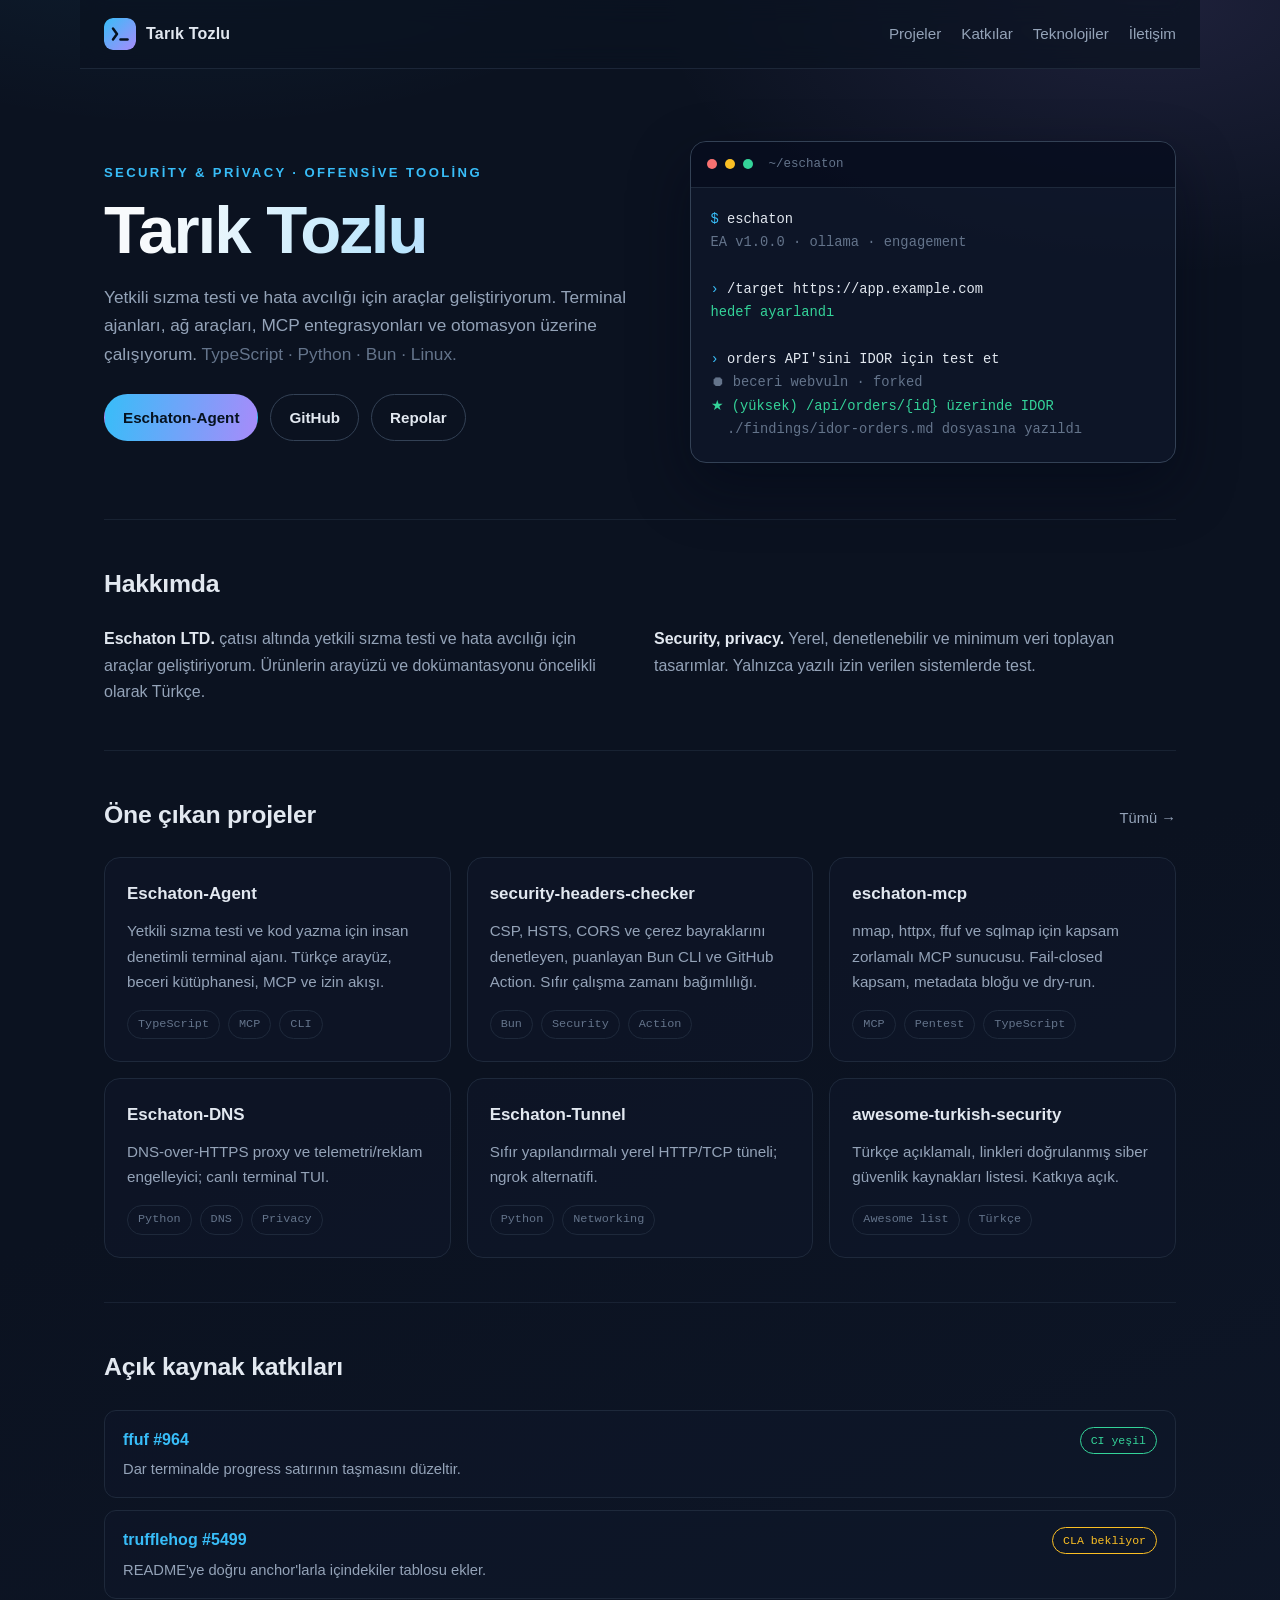
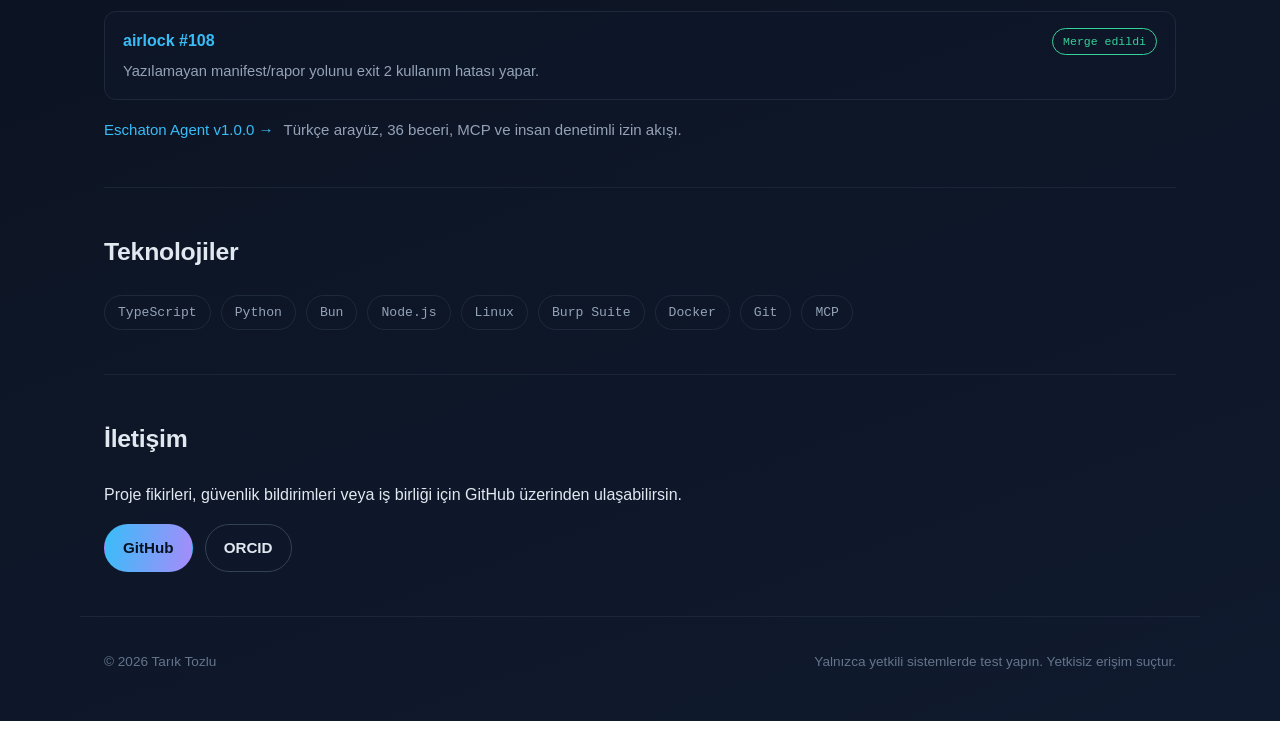
==== index.html @ df63c242 "Katkı: airlock PR merge edildi" ====
<!doctype html>
<html lang="tr">
  <head>
    <meta charset="utf-8" />
    <meta name="viewport" content="width=device-width, initial-scale=1" />
    <title>Tarık Tozlu — Güvenlik Araçları ve Açık Kaynak</title>
    <meta name="description" content="Yetkili sızma testi ve hata avcılığı için Türkçe açık kaynak araçlar: Eschaton-Agent, security-headers-checker, eschaton-mcp." />
    <meta name="theme-color" content="#0b1220" />
    <meta property="og:title" content="Tarık Tozlu — Güvenlik Araçları ve Açık Kaynak" />
    <meta property="og:description" content="Terminal ajanları, güvenlik araçları ve MCP entegrasyonları. TypeScript · Python · Bun · Linux." />
    <meta property="og:type" content="website" />
    <meta property="og:url" content="https://tarikdxd.github.io/" />
    <link rel="icon" href="assets/logo.svg" type="image/svg+xml" />
    <link rel="stylesheet" href="styles.css" />
  </head>
  <body>
    <a class="skip-link" href="#main">İçeriğe geç</a>

    <header class="site-header">
      <a class="brand" href="/" aria-label="Tarık Tozlu, ana sayfa">
        <img src="assets/logo.svg" alt="" width="32" height="32" />
        <span>Tarık Tozlu</span>
      </a>
      <nav aria-label="Ana gezinme">
        <a href="#projects">Projeler</a>
        <a href="#contributions">Katkılar</a>
        <a href="#stack">Teknolojiler</a>
        <a href="#contact">İletişim</a>
      </nav>
    </header>

    <main id="main">
      <section class="hero">
        <div class="hero-copy">
        <p class="eyebrow">Security &amp; Privacy · Offensive Tooling</p>
        <h1>Tarık Tozlu</h1>
        <p class="lead">
          Yetkili sızma testi ve hata avcılığı için araçlar geliştiriyorum. Terminal
          ajanları, ağ araçları, MCP entegrasyonları ve otomasyon üzerine çalışıyorum.
          <span class="muted">TypeScript · Python · Bun · Linux.</span>
        </p>
        <div class="actions">
          <a class="button primary" href="https://github.com/Tarikdxd/Eschaton-Agent">Eschaton-Agent</a>
          <a class="button" href="https://github.com/Tarikdxd">GitHub</a>
          <a class="button" href="https://github.com/Tarikdxd?tab=repositories">Repolar</a>
        </div>
        </div>
        <div class="terminal" aria-hidden="true">
          <div class="terminal-bar">
            <span></span><span></span><span></span>
            <code>~/eschaton</code>
          </div>
          <pre><code><span class="prompt">$</span> eschaton
<span class="dim">EA v1.0.0 · ollama · engagement</span>

<span class="prompt">›</span> /target https://app.example.com
<span class="ok">hedef ayarlandı</span>

<span class="prompt">›</span> orders API'sini IDOR için test et
<span class="dim">⏺ beceri webvuln · forked</span>
<span class="ok">★ (yüksek) /api/orders/{id} üzerinde IDOR</span>
<span class="dim">  ./findings/idor-orders.md dosyasına yazıldı</span></code></pre>
        </div>
      </section>

      <section id="about" class="section">
        <h2>Hakkımda</h2>
        <div class="about-grid">
          <p>
            <strong>Eschaton LTD.</strong> çatısı altında yetkili sızma testi ve hata
            avcılığı için araçlar geliştiriyorum. Ürünlerin arayüzü ve dokümantasyonu
            öncelikli olarak Türkçe.
          </p>
          <p>
            <strong>Security, privacy.</strong> Yerel, denetlenebilir ve minimum veri
            toplayan tasarımlar. Yalnızca yazılı izin verilen sistemlerde test.
          </p>
        </div>
      </section>

      <section id="projects" class="section">
        <div class="section-head">
          <h2>Öne çıkan projeler</h2>
          <a href="https://github.com/Tarikdxd?tab=repositories">Tümü →</a>
        </div>
        <div class="cards">
          <article class="card">
            <h3><a href="https://github.com/Tarikdxd/Eschaton-Agent">Eschaton-Agent</a></h3>
            <p>Yetkili sızma testi ve kod yazma için insan denetimli terminal ajanı. Türkçe arayüz, beceri kütüphanesi, MCP ve izin akışı.</p>
            <ul class="tags"><li>TypeScript</li><li>MCP</li><li>CLI</li></ul>
          </article>
          <article class="card">
            <h3><a href="https://github.com/Tarikdxd/security-headers-checker">security-headers-checker</a></h3>
            <p>CSP, HSTS, CORS ve çerez bayraklarını denetleyen, puanlayan Bun CLI ve GitHub Action. Sıfır çalışma zamanı bağımlılığı.</p>
            <ul class="tags"><li>Bun</li><li>Security</li><li>Action</li></ul>
          </article>
          <article class="card">
            <h3><a href="https://github.com/Tarikdxd/eschaton-mcp">eschaton-mcp</a></h3>
            <p>nmap, httpx, ffuf ve sqlmap için kapsam zorlamalı MCP sunucusu. Fail-closed kapsam, metadata bloğu ve dry-run.</p>
            <ul class="tags"><li>MCP</li><li>Pentest</li><li>TypeScript</li></ul>
          </article>
          <article class="card">
            <h3><a href="https://github.com/Tarikdxd/Eschaton-DNS">Eschaton-DNS</a></h3>
            <p>DNS-over-HTTPS proxy ve telemetri/reklam engelleyici; canlı terminal TUI.</p>
            <ul class="tags"><li>Python</li><li>DNS</li><li>Privacy</li></ul>
          </article>
          <article class="card">
            <h3><a href="https://github.com/Tarikdxd/Eschaton-Tunnel">Eschaton-Tunnel</a></h3>
            <p>Sıfır yapılandırmalı yerel HTTP/TCP tüneli; ngrok alternatifi.</p>
            <ul class="tags"><li>Python</li><li>Networking</li></ul>
          </article>
          <article class="card">
            <h3><a href="https://github.com/Tarikdxd/awesome-turkish-security">awesome-turkish-security</a></h3>
            <p>Türkçe açıklamalı, linkleri doğrulanmış siber güvenlik kaynakları listesi. Katkıya açık.</p>
            <ul class="tags"><li>Awesome list</li><li>Türkçe</li></ul>
          </article>
        </div>
      </section>

      <section id="contributions" class="section">
        <h2>Açık kaynak katkıları</h2>
        <ul class="contributions">
          <li>
            <div>
              <a href="https://github.com/ffuf/ffuf/pull/964">ffuf #964</a>
              <p>Dar terminalde progress satırının taşmasını düzeltir.</p>
            </div>
            <span class="status ok">CI yeşil</span>
          </li>
          <li>
            <div>
              <a href="https://github.com/trufflesecurity/trufflehog/pull/5499">trufflehog #5499</a>
              <p>README'ye doğru anchor'larla içindekiler tablosu ekler.</p>
            </div>
            <span class="status wait">CLA bekliyor</span>
          </li>
          <li>
            <div>
              <a href="https://github.com/airlock-sec/airlock/pull/108">airlock #108</a>
              <p>Yazılamayan manifest/rapor yolunu exit 2 kullanım hatası yapar.</p>
            </div>
            <span class="status ok">Merge edildi</span>
          </li>
        </ul>
        <p class="release">
          <a href="https://github.com/Tarikdxd/Eschaton-Agent/releases/tag/v1.0.0">Eschaton Agent v1.0.0 →</a>
          Türkçe arayüz, 36 beceri, MCP ve insan denetimli izin akışı.
        </p>
      </section>

      <section id="stack" class="section">
        <h2>Teknolojiler</h2>
        <ul class="stack">
          <li>TypeScript</li><li>Python</li><li>Bun</li><li>Node.js</li><li>Linux</li>
          <li>Burp Suite</li><li>Docker</li><li>Git</li><li>MCP</li>
        </ul>
      </section>

      <section id="contact" class="section">
        <h2>İletişim</h2>
        <p>Proje fikirleri, güvenlik bildirimleri veya iş birliği için GitHub üzerinden ulaşabilirsin.</p>
        <div class="actions">
          <a class="button primary" href="https://github.com/Tarikdxd">GitHub</a>
          <a class="button" href="https://orcid.org/0009-0008-7306-9232">ORCID</a>
        </div>
      </section>
    </main>

    <footer class="site-footer">
      <p>© 2026 Tarık Tozlu</p>
      <p class="muted">Yalnızca yetkili sistemlerde test yapın. Yetkisiz erişim suçtur.</p>
    </footer>
  </body>
</html>
---- styles.css ----
:root {
  --bg: #0b1220;
  --bg-soft: #0f172a;
  --panel: rgba(15, 23, 42, 0.72);
  --border: #1e293b;
  --border-strong: #334155;
  --text: #e2e8f0;
  --muted: #94a3b8;
  --dim: #64748b;
  --accent: #38bdf8;
  --accent-2: #a78bfa;
  --ok: #34d399;
  --warn: #fbbf24;
  --radius: 16px;
  --shadow: 0 24px 60px rgba(2, 6, 23, 0.45);
  --font: Inter, "Segoe UI", Helvetica, Arial, sans-serif;
  --mono: ui-monospace, SFMono-Regular, Consolas, "Liberation Mono", monospace;
}

* {
  box-sizing: border-box;
}

html {
  scroll-behavior: smooth;
}

body {
  margin: 0;
  min-height: 100vh;
  background:
    radial-gradient(1000px 600px at 15% -10%, rgba(56, 189, 248, 0.12), transparent 60%),
    radial-gradient(900px 500px at 90% 0%, rgba(167, 139, 250, 0.12), transparent 55%),
    linear-gradient(160deg, #0b1220 0%, #0b1220 45%, #101a2e 100%);
  color: var(--text);
  font-family: var(--font);
  line-height: 1.65;
  -webkit-font-smoothing: antialiased;
}

a {
  color: var(--accent);
  text-decoration: none;
}

a:hover {
  text-decoration: underline;
  text-underline-offset: 3px;
}

.skip-link {
  position: absolute;
  left: -9999px;
  top: 0;
  background: var(--accent);
  color: #06121f;
  padding: 10px 16px;
  border-radius: 0 0 10px 0;
  font-weight: 700;
  z-index: 10;
}

.skip-link:focus {
  left: 0;
}

.site-header {
  position: sticky;
  top: 0;
  z-index: 5;
  display: flex;
  align-items: center;
  justify-content: space-between;
  gap: 24px;
  max-width: 1120px;
  margin: 0 auto;
  padding: 18px 24px;
  backdrop-filter: blur(12px);
  background: rgba(11, 18, 32, 0.72);
  border-bottom: 1px solid rgba(51, 65, 85, 0.45);
}

.brand {
  display: inline-flex;
  align-items: center;
  gap: 10px;
  color: var(--text);
  font-weight: 700;
  letter-spacing: 0.2px;
}

.brand:hover {
  text-decoration: none;
}

.brand img {
  border-radius: 9px;
}

.site-header nav {
  display: flex;
  gap: 20px;
  flex-wrap: wrap;
}

.site-header nav a {
  color: var(--muted);
  font-size: 0.95rem;
}

.site-header nav a:hover {
  color: var(--text);
  text-decoration: none;
}

main {
  max-width: 1120px;
  margin: 0 auto;
  padding: 0 24px;
}

.hero {
  display: grid;
  grid-template-columns: minmax(0, 1.05fr) minmax(320px, 0.95fr);
  gap: 48px;
  align-items: center;
  padding: 72px 0 56px;
}

.eyebrow {
  margin: 0 0 12px;
  color: var(--accent);
  font-size: 0.82rem;
  font-weight: 700;
  letter-spacing: 0.18em;
  text-transform: uppercase;
}

h1 {
  margin: 0 0 18px;
  font-size: clamp(2.6rem, 6vw, 4.2rem);
  line-height: 1.02;
  letter-spacing: -0.03em;
  background: linear-gradient(100deg, #f8fafc 10%, #bae6fd 55%, #c4b5fd 100%);
  -webkit-background-clip: text;
  background-clip: text;
  color: transparent;
}

.lead {
  margin: 0 0 26px;
  max-width: 56ch;
  color: var(--muted);
  font-size: 1.08rem;
}

.muted {
  color: var(--dim);
}

.actions {
  display: flex;
  flex-wrap: wrap;
  gap: 12px;
}

.button {
  display: inline-flex;
  align-items: center;
  justify-content: center;
  padding: 10px 18px;
  border: 1px solid var(--border-strong);
  border-radius: 999px;
  color: var(--text);
  font-weight: 600;
  font-size: 0.95rem;
  transition: border-color 160ms ease, transform 160ms ease, background 160ms ease;
}

.button:hover {
  text-decoration: none;
  border-color: var(--accent);
  transform: translateY(-1px);
}

.button.primary {
  border-color: transparent;
  background: linear-gradient(100deg, var(--accent), var(--accent-2));
  color: #06121f;
}

.terminal {
  overflow: hidden;
  border: 1px solid var(--border-strong);
  border-radius: var(--radius);
  background: var(--panel);
  box-shadow: var(--shadow);
}

.terminal-bar {
  display: flex;
  align-items: center;
  gap: 8px;
  padding: 12px 16px;
  border-bottom: 1px solid var(--border);
  background: rgba(2, 6, 23, 0.5);
}

.terminal-bar span {
  width: 10px;
  height: 10px;
  border-radius: 50%;
  background: #f87171;
}

.terminal-bar span:nth-child(2) {
  background: #fbbf24;
}

.terminal-bar span:nth-child(3) {
  background: #34d399;
}

.terminal-bar code {
  margin-left: 8px;
  color: var(--dim);
  font-family: var(--mono);
  font-size: 0.78rem;
}

.terminal pre {
  margin: 0;
  padding: 20px;
  overflow-x: auto;
  font-family: var(--mono);
  font-size: 0.86rem;
  line-height: 1.7;
}

.prompt {
  color: var(--accent);
}

.ok {
  color: var(--ok);
}

.dim {
  color: var(--dim);
}

.section {
  padding: 44px 0;
  border-top: 1px solid rgba(51, 65, 85, 0.35);
}

.section h2 {
  margin: 0 0 22px;
  font-size: 1.55rem;
  letter-spacing: -0.01em;
}

.section-head {
  display: flex;
  align-items: baseline;
  justify-content: space-between;
  gap: 16px;
}

.section-head a {
  font-size: 0.92rem;
  color: var(--muted);
}

.about-grid {
  display: grid;
  grid-template-columns: 1fr 1fr;
  gap: 28px;
}

.about-grid p {
  margin: 0;
  color: var(--muted);
}

.about-grid strong {
  color: var(--text);
}

.cards {
  display: grid;
  grid-template-columns: repeat(auto-fit, minmax(280px, 1fr));
  gap: 16px;
}

.card {
  padding: 22px;
  border: 1px solid var(--border);
  border-radius: var(--radius);
  background: rgba(15, 23, 42, 0.55);
  transition: border-color 160ms ease, transform 160ms ease;
}

.card:hover {
  border-color: var(--border-strong);
  transform: translateY(-2px);
}

.card h3 {
  margin: 0 0 10px;
  font-size: 1.06rem;
}

.card h3 a {
  color: var(--text);
}

.card p {
  margin: 0 0 16px;
  color: var(--muted);
  font-size: 0.95rem;
}

.tags {
  display: flex;
  flex-wrap: wrap;
  gap: 8px;
  margin: 0;
  padding: 0;
  list-style: none;
}

.tags li,
.stack li {
  padding: 4px 10px;
  border: 1px solid var(--border);
  border-radius: 999px;
  color: var(--dim);
  font-family: var(--mono);
  font-size: 0.74rem;
}

.contributions {
  display: grid;
  gap: 12px;
  margin: 0;
  padding: 0;
  list-style: none;
}

.contributions li {
  display: flex;
  align-items: flex-start;
  justify-content: space-between;
  gap: 18px;
  padding: 16px 18px;
  border: 1px solid var(--border);
  border-radius: 12px;
  background: rgba(15, 23, 42, 0.45);
}

.contributions a {
  font-weight: 600;
}

.contributions p {
  margin: 4px 0 0;
  color: var(--muted);
  font-size: 0.92rem;
}

.status {
  flex-shrink: 0;
  padding: 3px 10px;
  border-radius: 999px;
  font-family: var(--mono);
  font-size: 0.72rem;
  border: 1px solid currentColor;
}

.status.ok {
  color: var(--ok);
}

.status.wait {
  color: var(--warn);
}

.status.review {
  color: var(--accent);
}

.release {
  margin: 18px 0 0;
  color: var(--muted);
  font-size: 0.94rem;
}

.release a {
  margin-right: 6px;
}

.stack {
  display: flex;
  flex-wrap: wrap;
  gap: 10px;
  margin: 0;
  padding: 0;
  list-style: none;
}

.stack li {
  padding: 6px 13px;
  color: var(--muted);
  font-size: 0.82rem;
}

.site-footer {
  max-width: 1120px;
  margin: 0 auto;
  padding: 34px 24px 48px;
  border-top: 1px solid rgba(51, 65, 85, 0.35);
  display: flex;
  justify-content: space-between;
  gap: 16px;
  flex-wrap: wrap;
  color: var(--dim);
  font-size: 0.85rem;
}

.site-footer p {
  margin: 0;
}

:focus-visible {
  outline: 2px solid var(--accent);
  outline-offset: 3px;
  border-radius: 4px;
}

@media (max-width: 860px) {
  .hero {
    grid-template-columns: 1fr;
    gap: 32px;
    padding-top: 48px;
  }

  .about-grid {
    grid-template-columns: 1fr;
  }

  .site-header {
    align-items: flex-start;
    flex-direction: column;
    gap: 12px;
  }
}

@media (prefers-reduced-motion: reduce) {
  html {
    scroll-behavior: auto;
  }

  .button,
  .card {
    transition: none;
  }
}
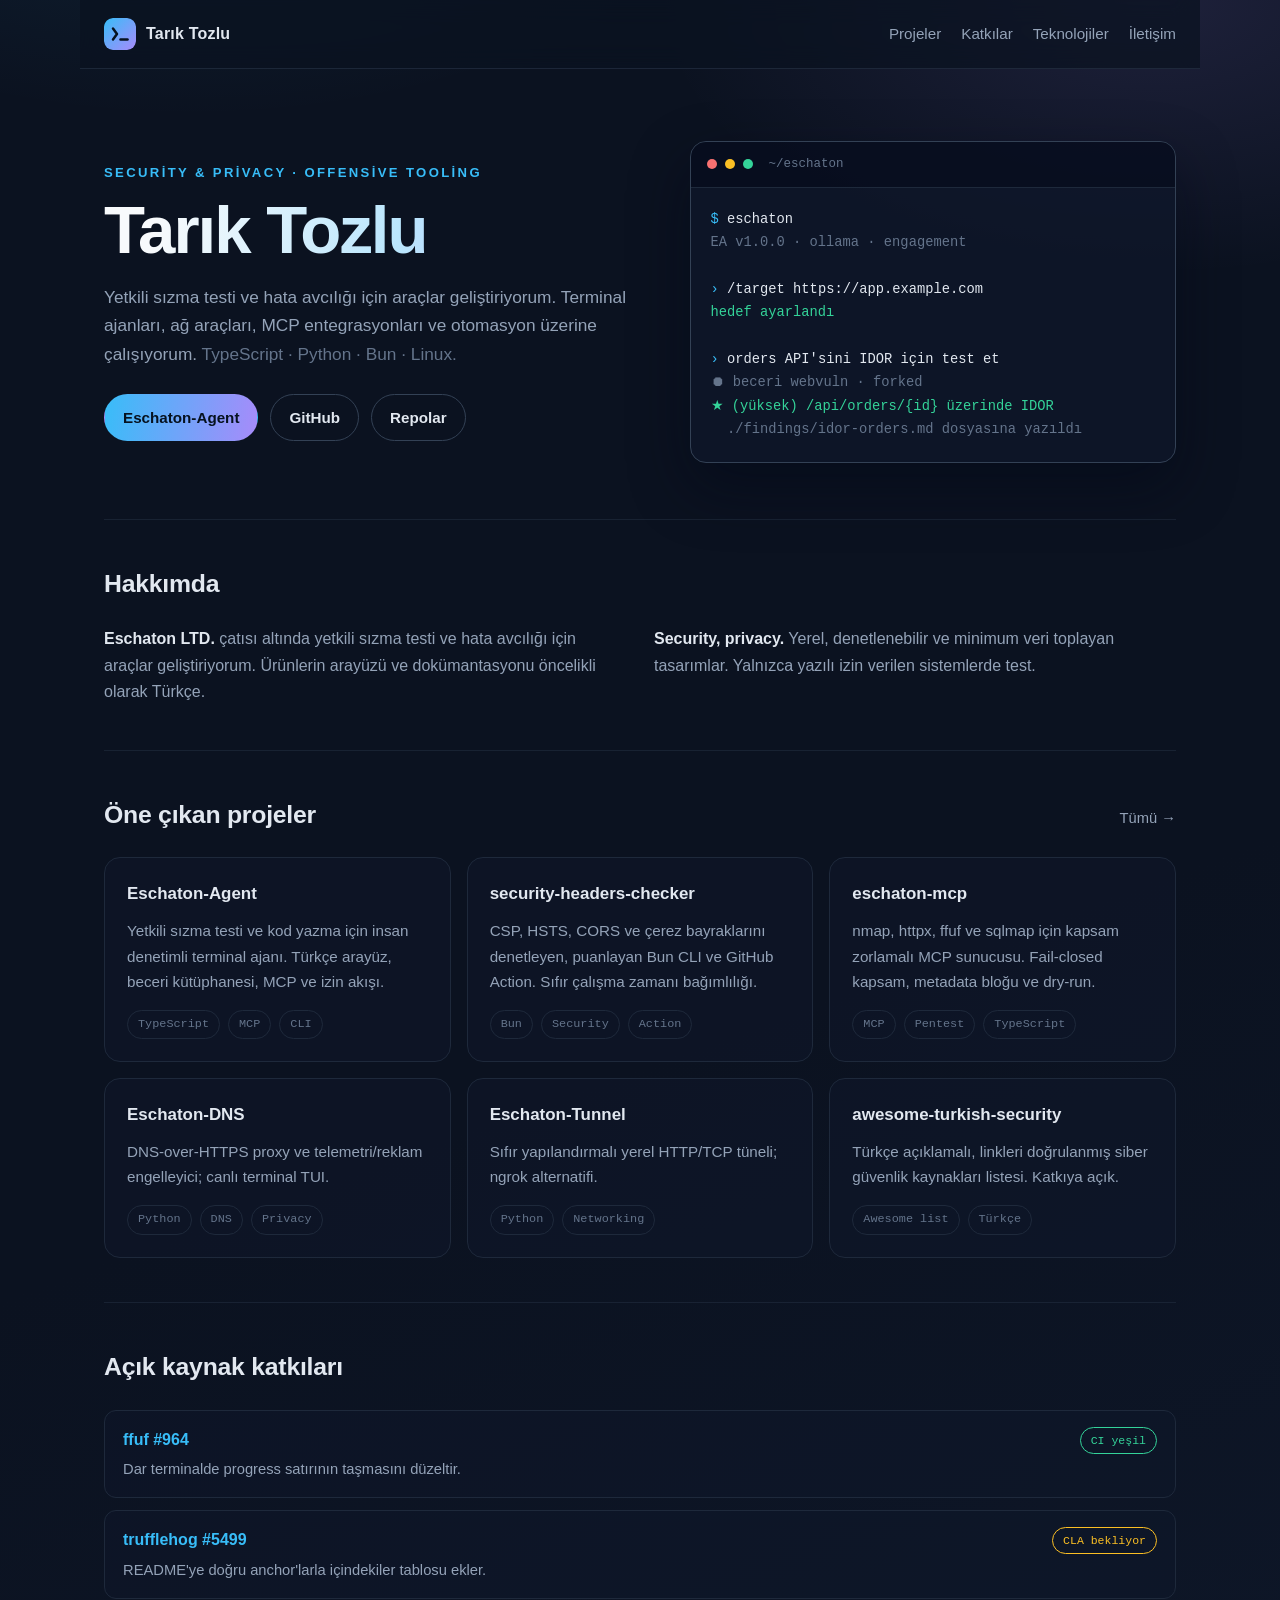
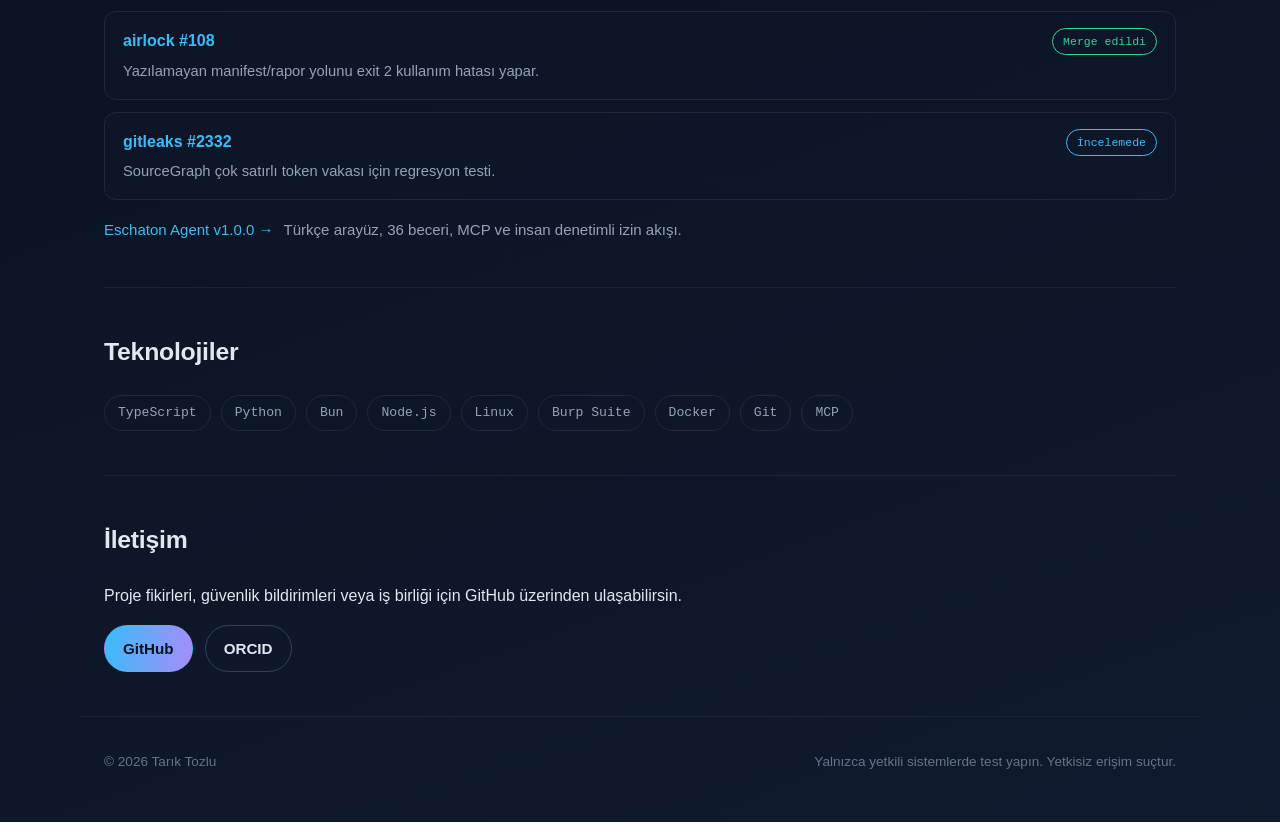
==== commit 55074c23: "Katkı: gitleaks PR'ını ekle" ====
--- a/index.html
+++ b/index.html
@@ -6,6 +6,32 @@
     <title>Tarık Tozlu — Güvenlik Araçları ve Açık Kaynak</title>
     <meta name="description" content="Yetkili sızma testi ve hata avcılığı için Türkçe açık kaynak araçlar: Eschaton-Agent, security-headers-checker, eschaton-mcp." />
     <meta name="theme-color" content="#0b1220" />
+    <meta name="author" content="Tarık Tozlu" />
+    <link rel="canonical" href="https://tarikdxd.github.io/" />
+    <meta name="twitter:card" content="summary" />
+    <meta name="twitter:title" content="Tarık Tozlu — Güvenlik Araçları ve Açık Kaynak" />
+    <meta name="twitter:description" content="Terminal ajanları, güvenlik araçları ve MCP entegrasyonları. TypeScript · Python · Bun · Linux." />
+    <script type="application/ld+json">
+      {
+        "@context": "https://schema.org",
+        "@type": "Person",
+        "name": "Tarık Tozlu",
+        "url": "https://tarikdxd.github.io/",
+        "jobTitle": "Security tooling developer",
+        "worksFor": { "@type": "Organization", "name": "Eschaton LTD." },
+        "sameAs": [
+          "https://github.com/Tarikdxd",
+          "https://orcid.org/0009-0008-7306-9232"
+        ],
+        "knowsAbout": [
+          "Penetration testing",
+          "Application security",
+          "TypeScript",
+          "Python",
+          "Model Context Protocol"
+        ]
+      }
+    </script>
     <meta property="og:title" content="Tarık Tozlu — Güvenlik Araçları ve Açık Kaynak" />
     <meta property="og:description" content="Terminal ajanları, güvenlik araçları ve MCP entegrasyonları. TypeScript · Python · Bun · Linux." />
     <meta property="og:type" content="website" />
@@ -141,6 +167,13 @@
             </div>
             <span class="status ok">Merge edildi</span>
           </li>
+          <li>
+            <div>
+              <a href="https://github.com/gitleaks/gitleaks/pull/2332">gitleaks #2332</a>
+              <p>SourceGraph çok satırlı token vakası için regresyon testi.</p>
+            </div>
+            <span class="status review">İncelemede</span>
+          </li>
         </ul>
         <p class="release">
           <a href="https://github.com/Tarikdxd/Eschaton-Agent/releases/tag/v1.0.0">Eschaton Agent v1.0.0 →</a>
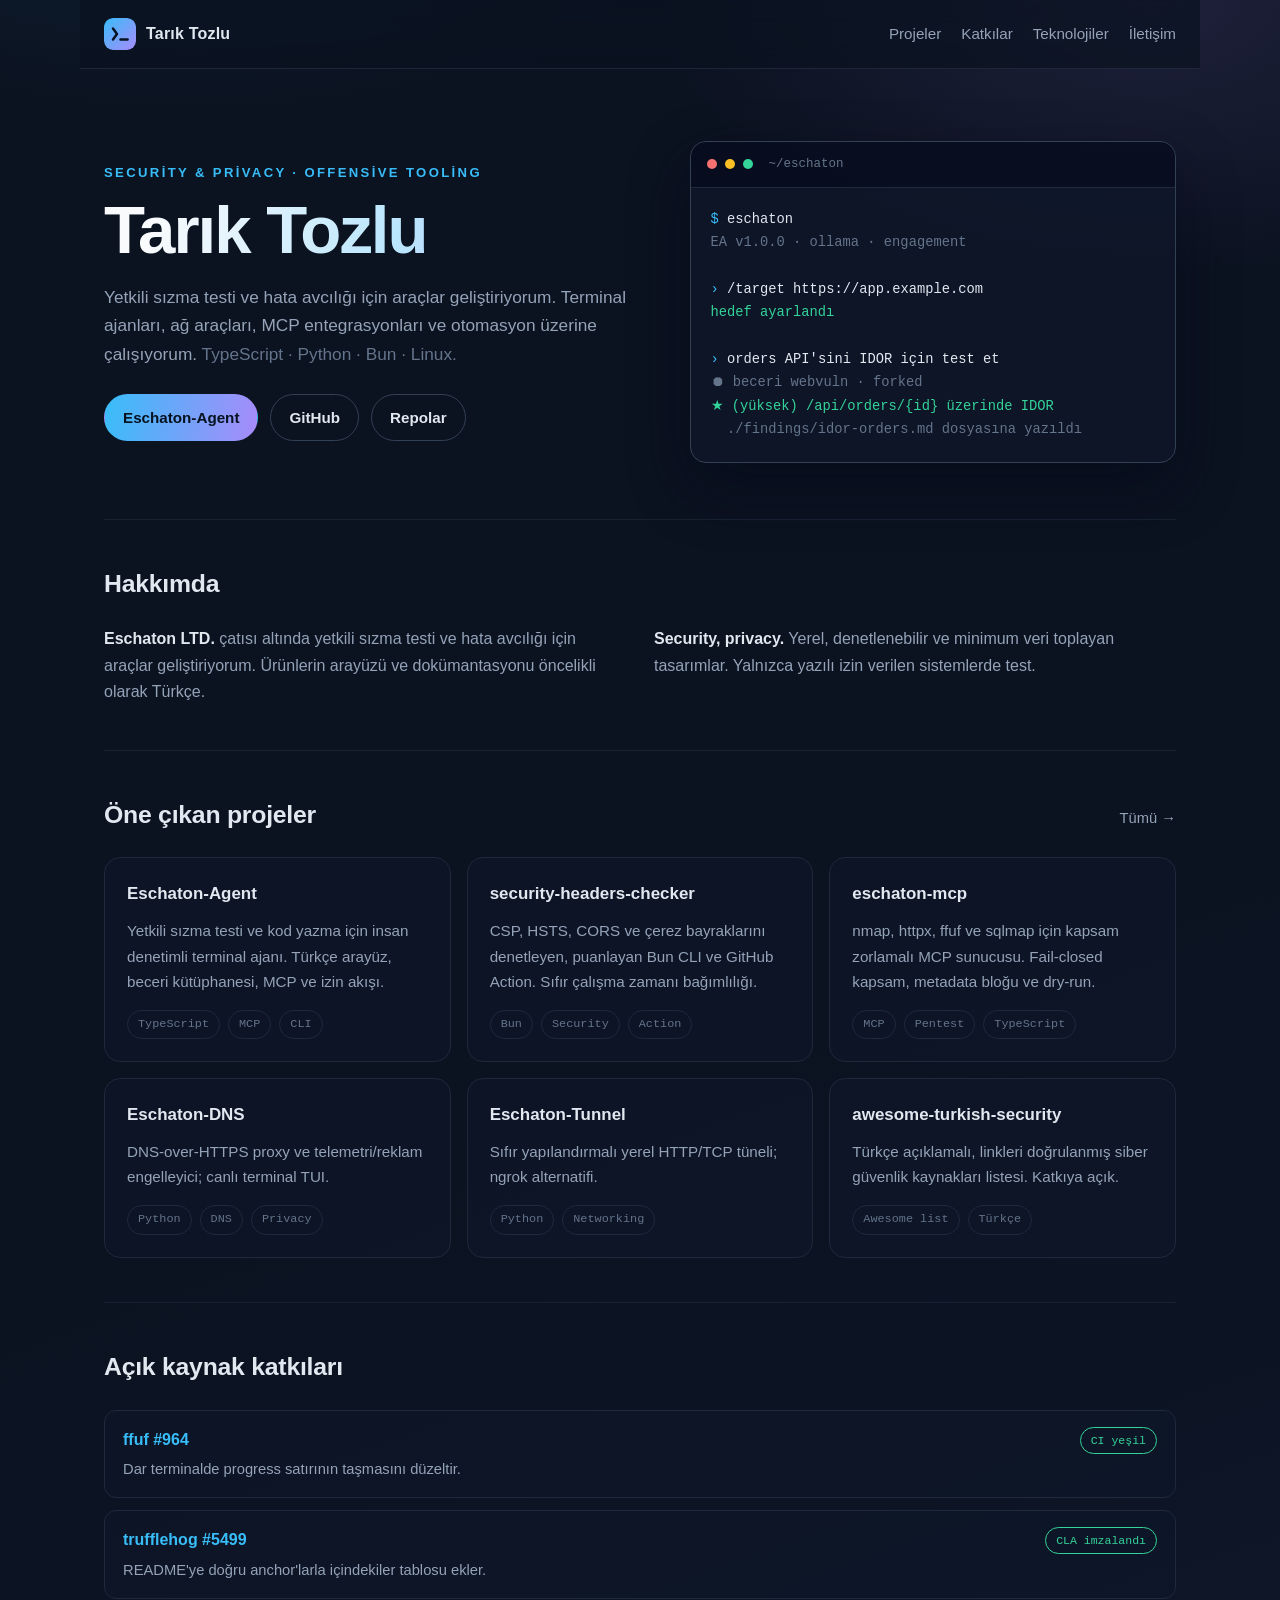
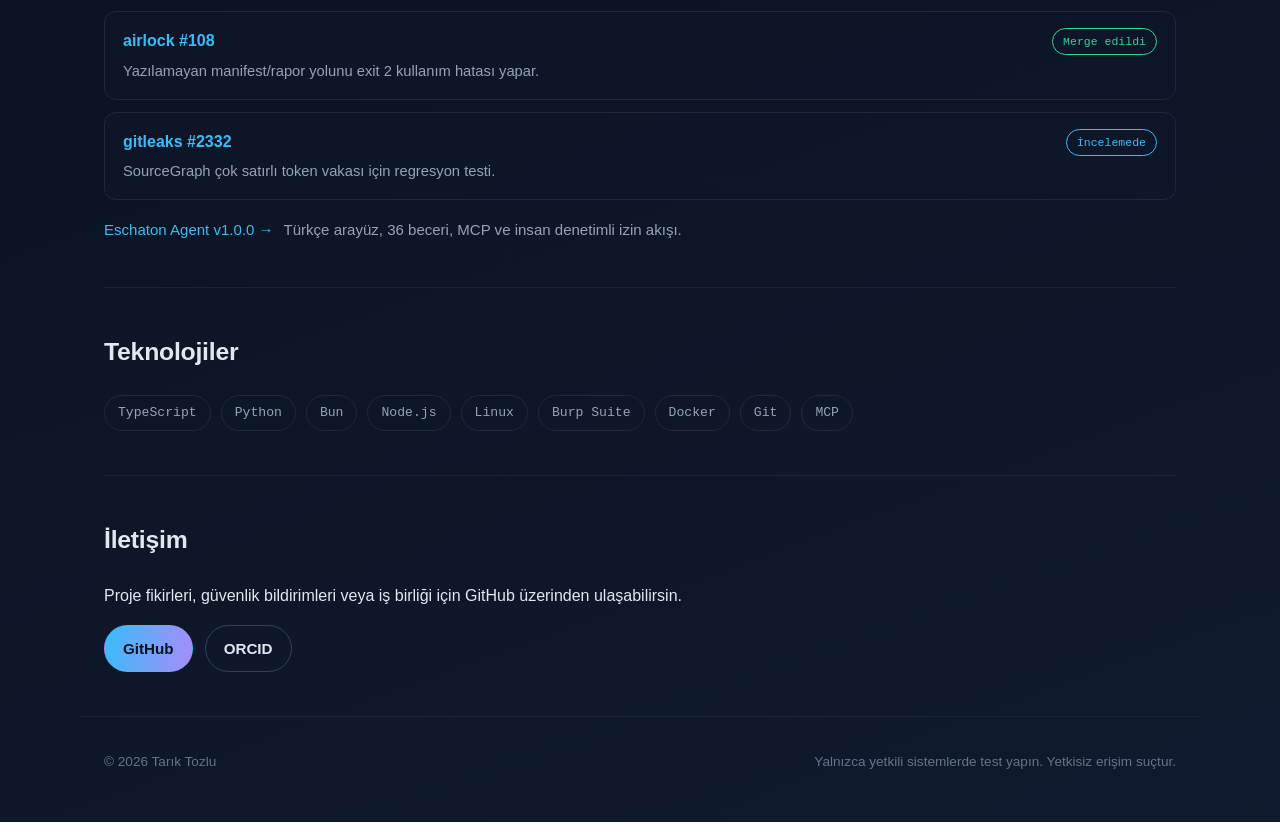
==== commit 89911578: "Katkı: trufflehog CLA durumunu güncelle" ====
--- a/index.html
+++ b/index.html
@@ -158,7 +158,7 @@
               <a href="https://github.com/trufflesecurity/trufflehog/pull/5499">trufflehog #5499</a>
               <p>README'ye doğru anchor'larla içindekiler tablosu ekler.</p>
             </div>
-            <span class="status wait">CLA bekliyor</span>
+            <span class="status ok">CLA imzalandı</span>
           </li>
           <li>
             <div>
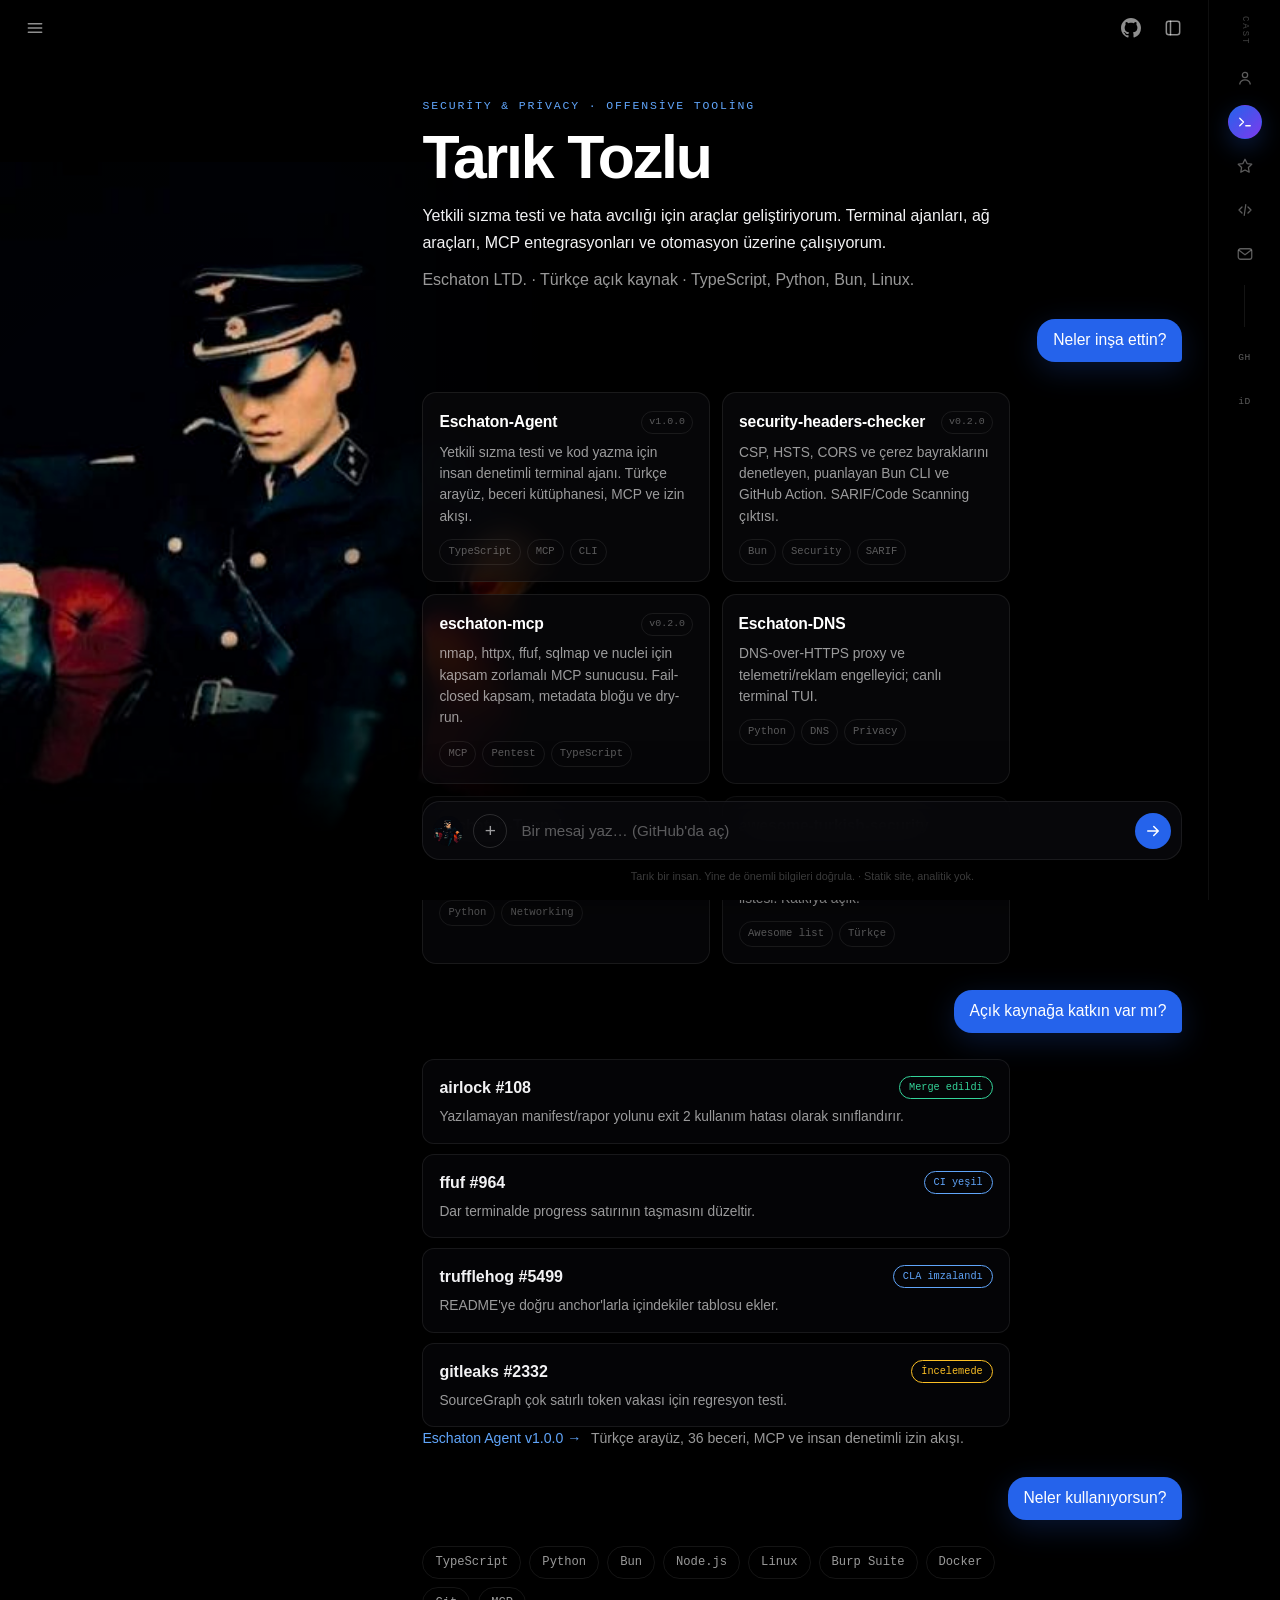
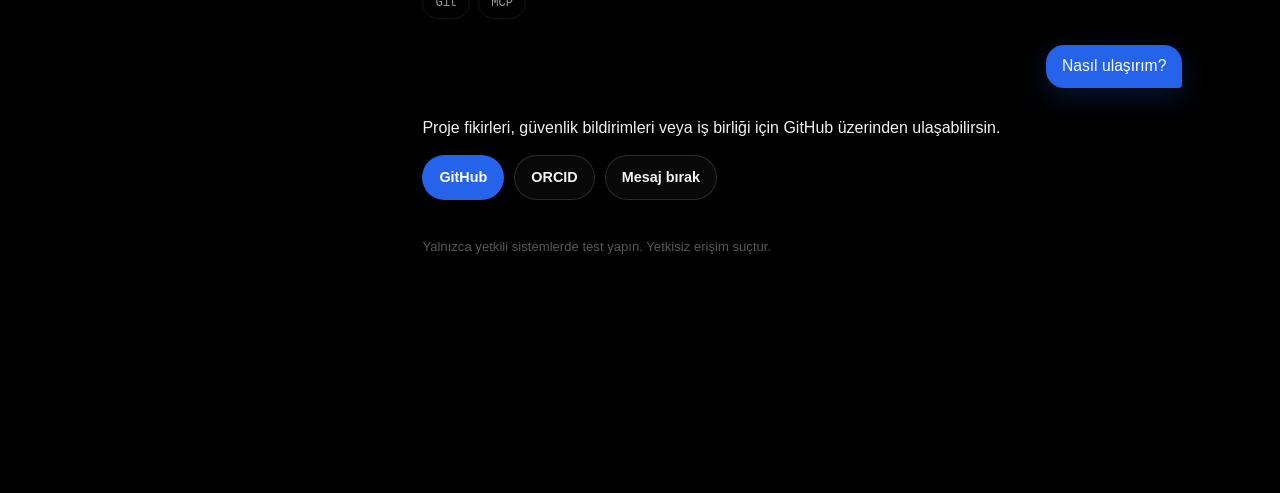
==== commit e3a04dc1: "Tasarım: sohbet arayüzü ve karanlık tema" ====
--- a/index.html
+++ b/index.html
@@ -3,13 +3,18 @@
   <head>
     <meta charset="utf-8" />
     <meta name="viewport" content="width=device-width, initial-scale=1" />
-    <title>Tarık Tozlu — Güvenlik Araçları ve Açık Kaynak</title>
+    <title>Tarık Tozlu — Güvenlik Araçları ve Terminal Ajanları</title>
     <meta name="description" content="Yetkili sızma testi ve hata avcılığı için Türkçe açık kaynak araçlar: Eschaton-Agent, security-headers-checker, eschaton-mcp." />
-    <meta name="theme-color" content="#0b1220" />
     <meta name="author" content="Tarık Tozlu" />
+    <meta name="theme-color" content="#000000" />
     <link rel="canonical" href="https://tarikdxd.github.io/" />
+    <meta property="og:type" content="website" />
+    <meta property="og:site_name" content="Tarık Tozlu" />
+    <meta property="og:title" content="Tarık Tozlu — Güvenlik Araçları ve Terminal Ajanları" />
+    <meta property="og:description" content="Terminal ajanları, güvenlik araçları ve MCP entegrasyonları. TypeScript · Python · Bun · Linux." />
+    <meta property="og:url" content="https://tarikdxd.github.io/" />
     <meta name="twitter:card" content="summary" />
-    <meta name="twitter:title" content="Tarık Tozlu — Güvenlik Araçları ve Açık Kaynak" />
+    <meta name="twitter:title" content="Tarık Tozlu — Güvenlik Araçları ve Terminal Ajanları" />
     <meta name="twitter:description" content="Terminal ajanları, güvenlik araçları ve MCP entegrasyonları. TypeScript · Python · Bun · Linux." />
     <script type="application/ld+json">
       {
@@ -19,189 +24,197 @@
         "url": "https://tarikdxd.github.io/",
         "jobTitle": "Security tooling developer",
         "worksFor": { "@type": "Organization", "name": "Eschaton LTD." },
-        "sameAs": [
-          "https://github.com/Tarikdxd",
-          "https://orcid.org/0009-0008-7306-9232"
-        ],
-        "knowsAbout": [
-          "Penetration testing",
-          "Application security",
-          "TypeScript",
-          "Python",
-          "Model Context Protocol"
-        ]
+        "sameAs": ["https://github.com/Tarikdxd", "https://orcid.org/0009-0008-7306-9232"],
+        "knowsAbout": ["Penetration testing", "Application security", "TypeScript", "Python", "Model Context Protocol"]
       }
     </script>
-    <meta property="og:title" content="Tarık Tozlu — Güvenlik Araçları ve Açık Kaynak" />
-    <meta property="og:description" content="Terminal ajanları, güvenlik araçları ve MCP entegrasyonları. TypeScript · Python · Bun · Linux." />
-    <meta property="og:type" content="website" />
-    <meta property="og:url" content="https://tarikdxd.github.io/" />
     <link rel="icon" href="assets/logo.svg" type="image/svg+xml" />
     <link rel="stylesheet" href="styles.css" />
   </head>
   <body>
     <a class="skip-link" href="#main">İçeriğe geç</a>
 
-    <header class="site-header">
-      <a class="brand" href="/" aria-label="Tarık Tozlu, ana sayfa">
-        <img src="assets/logo.svg" alt="" width="32" height="32" />
-        <span>Tarık Tozlu</span>
-      </a>
-      <nav aria-label="Ana gezinme">
-        <a href="#projects">Projeler</a>
-        <a href="#contributions">Katkılar</a>
-        <a href="#stack">Teknolojiler</a>
-        <a href="#contact">İletişim</a>
+    <div class="splash" id="splash" aria-hidden="true">
+      <div class="splash-inner">
+        <img src="assets/logo.svg" width="64" height="64" alt="" />
+        <span>tarık</span>
+      </div>
+    </div>
+
+    <header class="topbar">
+      <button class="icon-button" id="menu-button" type="button" aria-label="Menüyü aç" aria-expanded="false" aria-controls="drawer">
+        <svg viewBox="0 0 24 24" aria-hidden="true"><path d="M4 7h16M4 12h16M4 17h16" /></svg>
+      </button>
+      <div class="topbar-actions">
+        <a class="icon-button" href="https://github.com/Tarikdxd" target="_blank" rel="noopener" aria-label="GitHub profili">
+          <svg viewBox="0 0 16 16" aria-hidden="true"><path d="M8 0C3.58 0 0 3.58 0 8c0 3.54 2.29 6.53 5.47 7.59.4.07.55-.17.55-.38 0-.19-.01-.82-.01-1.49-2.01.37-2.53-.49-2.69-.94-.09-.23-.48-.94-.82-1.13-.28-.15-.68-.52-.01-.53.63-.01 1.08.58 1.23.82.72 1.21 1.87.87 2.33.66.07-.52.28-.87.51-1.07-1.78-.2-3.64-.89-3.64-3.95 0-.87.31-1.59.82-2.15-.08-.2-.36-1.02.08-2.12 0 0 .67-.21 2.2.82.64-.18 1.32-.27 2-.27.68 0 1.36.09 2 .27 1.53-1.04 2.2-.82 2.2-.82.44 1.1.16 1.92.08 2.12.51.56.82 1.27.82 2.15 0 3.07-1.87 3.75-3.65 3.95.29.25.54.73.54 1.48 0 1.07-.01 1.93-.01 2.2 0 .21.15.46.55.38A8.013 8.013 0 0 0 16 8c0-4.42-3.58-8-8-8Z" /></svg>
+        </a>
+        <button class="icon-button" id="info-button" type="button" aria-label="İletişime git">
+          <svg viewBox="0 0 24 24" aria-hidden="true"><rect x="4" y="4" width="16" height="16" rx="3" /><path d="M9 4v16" /></svg>
+        </button>
+      </div>
+    </header>
+
+    <div class="drawer" id="drawer" hidden>
+      <button class="icon-button drawer-close" id="drawer-close" type="button" aria-label="Menüyü kapat">
+        <svg viewBox="0 0 24 24" aria-hidden="true"><path d="M6 6l12 12M18 6 6 18" /></svg>
+      </button>
+      <nav aria-label="Bölümler">
+        <a href="#about"><span>01</span>Hakkımda</a>
+        <a href="#projects"><span>02</span>Projeler</a>
+        <a href="#contributions"><span>03</span>Katkılar</a>
+        <a href="#stack"><span>04</span>Teknolojiler</a>
+        <a href="#contact"><span>05</span>İletişim</a>
       </nav>
-    </header>
-
-    <main id="main">
-      <section class="hero">
-        <div class="hero-copy">
-        <p class="eyebrow">Security &amp; Privacy · Offensive Tooling</p>
-        <h1>Tarık Tozlu</h1>
-        <p class="lead">
-          Yetkili sızma testi ve hata avcılığı için araçlar geliştiriyorum. Terminal
-          ajanları, ağ araçları, MCP entegrasyonları ve otomasyon üzerine çalışıyorum.
-          <span class="muted">TypeScript · Python · Bun · Linux.</span>
-        </p>
-        <div class="actions">
-          <a class="button primary" href="https://github.com/Tarikdxd/Eschaton-Agent">Eschaton-Agent</a>
-          <a class="button" href="https://github.com/Tarikdxd">GitHub</a>
-          <a class="button" href="https://github.com/Tarikdxd?tab=repositories">Repolar</a>
-        </div>
-        </div>
-        <div class="terminal" aria-hidden="true">
-          <div class="terminal-bar">
-            <span></span><span></span><span></span>
-            <code>~/eschaton</code>
+      <div class="drawer-meta">
+        <a href="https://github.com/Tarikdxd" target="_blank" rel="noopener">GitHub</a>
+        <a href="https://orcid.org/0009-0008-7306-9232" target="_blank" rel="noopener">ORCID</a>
+        <a href="https://github.com/Tarikdxd/Tarikdxd/issues/new" target="_blank" rel="noopener">Mesaj bırak</a>
+      </div>
+    </div>
+
+    <main class="stage" id="main">
+      <div class="portrait" aria-hidden="true">
+        <img src="assets/avatar.jpg" alt="" />
+      </div>
+
+      <div class="chat">
+        <article class="msg assistant" id="about">
+          <p class="kicker">Security &amp; Privacy · Offensive Tooling</p>
+          <h1>Tarık Tozlu</h1>
+          <p>
+            Yetkili sızma testi ve hata avcılığı için araçlar geliştiriyorum. Terminal
+            ajanları, ağ araçları, MCP entegrasyonları ve otomasyon üzerine çalışıyorum.
+          </p>
+          <p class="muted">
+            Eschaton LTD. · Türkçe açık kaynak · TypeScript, Python, Bun, Linux.
+          </p>
+        </article>
+
+        <div class="msg user">Neler inşa ettin?</div>
+
+        <article class="msg assistant" id="projects">
+          <div class="project-grid">
+            <a class="project-card" href="https://github.com/Tarikdxd/Eschaton-Agent" target="_blank" rel="noopener">
+              <div class="project-head"><h3>Eschaton-Agent</h3><span class="version">v1.0.0</span></div>
+              <p>Yetkili sızma testi ve kod yazma için insan denetimli terminal ajanı. Türkçe arayüz, beceri kütüphanesi, MCP ve izin akışı.</p>
+              <ul class="tags"><li>TypeScript</li><li>MCP</li><li>CLI</li></ul>
+            </a>
+            <a class="project-card" href="https://github.com/Tarikdxd/security-headers-checker" target="_blank" rel="noopener">
+              <div class="project-head"><h3>security-headers-checker</h3><span class="version">v0.2.0</span></div>
+              <p>CSP, HSTS, CORS ve çerez bayraklarını denetleyen, puanlayan Bun CLI ve GitHub Action. SARIF/Code Scanning çıktısı.</p>
+              <ul class="tags"><li>Bun</li><li>Security</li><li>SARIF</li></ul>
+            </a>
+            <a class="project-card" href="https://github.com/Tarikdxd/eschaton-mcp" target="_blank" rel="noopener">
+              <div class="project-head"><h3>eschaton-mcp</h3><span class="version">v0.2.0</span></div>
+              <p>nmap, httpx, ffuf, sqlmap ve nuclei için kapsam zorlamalı MCP sunucusu. Fail-closed kapsam, metadata bloğu ve dry-run.</p>
+              <ul class="tags"><li>MCP</li><li>Pentest</li><li>TypeScript</li></ul>
+            </a>
+            <a class="project-card" href="https://github.com/Tarikdxd/Eschaton-DNS" target="_blank" rel="noopener">
+              <div class="project-head"><h3>Eschaton-DNS</h3></div>
+              <p>DNS-over-HTTPS proxy ve telemetri/reklam engelleyici; canlı terminal TUI.</p>
+              <ul class="tags"><li>Python</li><li>DNS</li><li>Privacy</li></ul>
+            </a>
+            <a class="project-card" href="https://github.com/Tarikdxd/Eschaton-Tunnel" target="_blank" rel="noopener">
+              <div class="project-head"><h3>Eschaton-Tunnel</h3></div>
+              <p>Sıfır yapılandırmalı yerel HTTP/TCP tüneli; ngrok alternatifi.</p>
+              <ul class="tags"><li>Python</li><li>Networking</li></ul>
+            </a>
+            <a class="project-card" href="https://github.com/Tarikdxd/awesome-turkish-security" target="_blank" rel="noopener">
+              <div class="project-head"><h3>awesome-turkish-security</h3></div>
+              <p>Türkçe açıklamalı, linkleri CI ile doğrulanan siber güvenlik kaynakları listesi. Katkıya açık.</p>
+              <ul class="tags"><li>Awesome list</li><li>Türkçe</li></ul>
+            </a>
           </div>
-          <pre><code><span class="prompt">$</span> eschaton
-<span class="dim">EA v1.0.0 · ollama · engagement</span>
-
-<span class="prompt">›</span> /target https://app.example.com
-<span class="ok">hedef ayarlandı</span>
-
-<span class="prompt">›</span> orders API'sini IDOR için test et
-<span class="dim">⏺ beceri webvuln · forked</span>
-<span class="ok">★ (yüksek) /api/orders/{id} üzerinde IDOR</span>
-<span class="dim">  ./findings/idor-orders.md dosyasına yazıldı</span></code></pre>
-        </div>
-      </section>
-
-      <section id="about" class="section">
-        <h2>Hakkımda</h2>
-        <div class="about-grid">
-          <p>
-            <strong>Eschaton LTD.</strong> çatısı altında yetkili sızma testi ve hata
-            avcılığı için araçlar geliştiriyorum. Ürünlerin arayüzü ve dokümantasyonu
-            öncelikli olarak Türkçe.
+        </article>
+
+        <div class="msg user">Açık kaynağa katkın var mı?</div>
+
+        <article class="msg assistant" id="contributions">
+          <ul class="contributions">
+            <li>
+              <div class="contribution-head"><a href="https://github.com/airlock-sec/airlock/pull/108" target="_blank" rel="noopener">airlock #108</a><span class="status done">Merge edildi</span></div>
+              <p>Yazılamayan manifest/rapor yolunu exit 2 kullanım hatası olarak sınıflandırır.</p>
+            </li>
+            <li>
+              <div class="contribution-head"><a href="https://github.com/ffuf/ffuf/pull/964" target="_blank" rel="noopener">ffuf #964</a><span class="status ok">CI yeşil</span></div>
+              <p>Dar terminalde progress satırının taşmasını düzeltir.</p>
+            </li>
+            <li>
+              <div class="contribution-head"><a href="https://github.com/trufflesecurity/trufflehog/pull/5499" target="_blank" rel="noopener">trufflehog #5499</a><span class="status ok">CLA imzalandı</span></div>
+              <p>README'ye doğru anchor'larla içindekiler tablosu ekler.</p>
+            </li>
+            <li>
+              <div class="contribution-head"><a href="https://github.com/gitleaks/gitleaks/pull/2332" target="_blank" rel="noopener">gitleaks #2332</a><span class="status wait">İncelemede</span></div>
+              <p>SourceGraph çok satırlı token vakası için regresyon testi.</p>
+            </li>
+          </ul>
+          <p class="muted release-line">
+            <a href="https://github.com/Tarikdxd/Eschaton-Agent/releases/tag/v1.0.0" target="_blank" rel="noopener">Eschaton Agent v1.0.0 →</a>
+            Türkçe arayüz, 36 beceri, MCP ve insan denetimli izin akışı.
           </p>
-          <p>
-            <strong>Security, privacy.</strong> Yerel, denetlenebilir ve minimum veri
-            toplayan tasarımlar. Yalnızca yazılı izin verilen sistemlerde test.
-          </p>
-        </div>
-      </section>
-
-      <section id="projects" class="section">
-        <div class="section-head">
-          <h2>Öne çıkan projeler</h2>
-          <a href="https://github.com/Tarikdxd?tab=repositories">Tümü →</a>
-        </div>
-        <div class="cards">
-          <article class="card">
-            <h3><a href="https://github.com/Tarikdxd/Eschaton-Agent">Eschaton-Agent</a></h3>
-            <p>Yetkili sızma testi ve kod yazma için insan denetimli terminal ajanı. Türkçe arayüz, beceri kütüphanesi, MCP ve izin akışı.</p>
-            <ul class="tags"><li>TypeScript</li><li>MCP</li><li>CLI</li></ul>
-          </article>
-          <article class="card">
-            <h3><a href="https://github.com/Tarikdxd/security-headers-checker">security-headers-checker</a></h3>
-            <p>CSP, HSTS, CORS ve çerez bayraklarını denetleyen, puanlayan Bun CLI ve GitHub Action. Sıfır çalışma zamanı bağımlılığı.</p>
-            <ul class="tags"><li>Bun</li><li>Security</li><li>Action</li></ul>
-          </article>
-          <article class="card">
-            <h3><a href="https://github.com/Tarikdxd/eschaton-mcp">eschaton-mcp</a></h3>
-            <p>nmap, httpx, ffuf ve sqlmap için kapsam zorlamalı MCP sunucusu. Fail-closed kapsam, metadata bloğu ve dry-run.</p>
-            <ul class="tags"><li>MCP</li><li>Pentest</li><li>TypeScript</li></ul>
-          </article>
-          <article class="card">
-            <h3><a href="https://github.com/Tarikdxd/Eschaton-DNS">Eschaton-DNS</a></h3>
-            <p>DNS-over-HTTPS proxy ve telemetri/reklam engelleyici; canlı terminal TUI.</p>
-            <ul class="tags"><li>Python</li><li>DNS</li><li>Privacy</li></ul>
-          </article>
-          <article class="card">
-            <h3><a href="https://github.com/Tarikdxd/Eschaton-Tunnel">Eschaton-Tunnel</a></h3>
-            <p>Sıfır yapılandırmalı yerel HTTP/TCP tüneli; ngrok alternatifi.</p>
-            <ul class="tags"><li>Python</li><li>Networking</li></ul>
-          </article>
-          <article class="card">
-            <h3><a href="https://github.com/Tarikdxd/awesome-turkish-security">awesome-turkish-security</a></h3>
-            <p>Türkçe açıklamalı, linkleri doğrulanmış siber güvenlik kaynakları listesi. Katkıya açık.</p>
-            <ul class="tags"><li>Awesome list</li><li>Türkçe</li></ul>
-          </article>
-        </div>
-      </section>
-
-      <section id="contributions" class="section">
-        <h2>Açık kaynak katkıları</h2>
-        <ul class="contributions">
-          <li>
-            <div>
-              <a href="https://github.com/ffuf/ffuf/pull/964">ffuf #964</a>
-              <p>Dar terminalde progress satırının taşmasını düzeltir.</p>
-            </div>
-            <span class="status ok">CI yeşil</span>
-          </li>
-          <li>
-            <div>
-              <a href="https://github.com/trufflesecurity/trufflehog/pull/5499">trufflehog #5499</a>
-              <p>README'ye doğru anchor'larla içindekiler tablosu ekler.</p>
-            </div>
-            <span class="status ok">CLA imzalandı</span>
-          </li>
-          <li>
-            <div>
-              <a href="https://github.com/airlock-sec/airlock/pull/108">airlock #108</a>
-              <p>Yazılamayan manifest/rapor yolunu exit 2 kullanım hatası yapar.</p>
-            </div>
-            <span class="status ok">Merge edildi</span>
-          </li>
-          <li>
-            <div>
-              <a href="https://github.com/gitleaks/gitleaks/pull/2332">gitleaks #2332</a>
-              <p>SourceGraph çok satırlı token vakası için regresyon testi.</p>
-            </div>
-            <span class="status review">İncelemede</span>
-          </li>
-        </ul>
-        <p class="release">
-          <a href="https://github.com/Tarikdxd/Eschaton-Agent/releases/tag/v1.0.0">Eschaton Agent v1.0.0 →</a>
-          Türkçe arayüz, 36 beceri, MCP ve insan denetimli izin akışı.
-        </p>
-      </section>
-
-      <section id="stack" class="section">
-        <h2>Teknolojiler</h2>
-        <ul class="stack">
-          <li>TypeScript</li><li>Python</li><li>Bun</li><li>Node.js</li><li>Linux</li>
-          <li>Burp Suite</li><li>Docker</li><li>Git</li><li>MCP</li>
-        </ul>
-      </section>
-
-      <section id="contact" class="section">
-        <h2>İletişim</h2>
-        <p>Proje fikirleri, güvenlik bildirimleri veya iş birliği için GitHub üzerinden ulaşabilirsin.</p>
-        <div class="actions">
-          <a class="button primary" href="https://github.com/Tarikdxd">GitHub</a>
-          <a class="button" href="https://orcid.org/0009-0008-7306-9232">ORCID</a>
-        </div>
-      </section>
+        </article>
+
+        <div class="msg user">Neler kullanıyorsun?</div>
+
+        <article class="msg assistant" id="stack">
+          <ul class="chips">
+            <li>TypeScript</li><li>Python</li><li>Bun</li><li>Node.js</li><li>Linux</li>
+            <li>Burp Suite</li><li>Docker</li><li>Git</li><li>MCP</li>
+          </ul>
+        </article>
+
+        <div class="msg user">Nasıl ulaşırım?</div>
+
+        <article class="msg assistant" id="contact">
+          <p>Proje fikirleri, güvenlik bildirimleri veya iş birliği için GitHub üzerinden ulaşabilirsin.</p>
+          <div class="actions">
+            <a class="button primary" href="https://github.com/Tarikdxd" target="_blank" rel="noopener">GitHub</a>
+            <a class="button" href="https://orcid.org/0009-0008-7306-9232" target="_blank" rel="noopener">ORCID</a>
+            <a class="button" href="https://github.com/Tarikdxd/Tarikdxd/issues/new" target="_blank" rel="noopener">Mesaj bırak</a>
+          </div>
+        </article>
+
+        <p class="assistant-note">Yalnızca yetkili sistemlerde test yapın. Yetkisiz erişim suçtur.</p>
+      </div>
+
+      <div class="composer-wrap">
+        <form class="composer" id="composer">
+          <img class="composer-avatar" src="assets/avatar.jpg" alt="" width="30" height="30" />
+          <a class="composer-plus" href="https://github.com/Tarikdxd?tab=repositories" target="_blank" rel="noopener" aria-label="Repolar">+</a>
+          <input id="message" name="message" type="text" autocomplete="off" placeholder="Bir mesaj yaz… (GitHub'da aç)" aria-label="Mesaj" />
+          <button class="composer-send" type="submit" aria-label="Gönder">
+            <svg viewBox="0 0 24 24" aria-hidden="true"><path d="M5 12h13M13 6l6 6-6 6" /></svg>
+          </button>
+        </form>
+        <p class="composer-note">Tarık bir insan. Yine de önemli bilgileri doğrula. · Statik site, analitik yok.</p>
+      </div>
+
+      <div class="brand-mark" aria-hidden="true">Eschaton</div>
     </main>
 
-    <footer class="site-footer">
-      <p>© 2026 Tarık Tozlu</p>
-      <p class="muted">Yalnızca yetkili sistemlerde test yapın. Yetkisiz erişim suçtur.</p>
-    </footer>
+    <aside class="rail" aria-label="Hızlı gezinme">
+      <span class="rail-label">CAST</span>
+      <a class="rail-item" href="#about" data-section="about" aria-label="Hakkımda">
+        <svg viewBox="0 0 24 24" aria-hidden="true"><circle cx="12" cy="8" r="3.5" /><path d="M5 20c.8-3.6 3.4-5.5 7-5.5s6.2 1.9 7 5.5" /></svg>
+      </a>
+      <a class="rail-item" href="#projects" data-section="projects" aria-label="Projeler">
+        <svg viewBox="0 0 24 24" aria-hidden="true"><path d="M5 7l5 5-5 5M13 17h6" /></svg>
+      </a>
+      <a class="rail-item" href="#contributions" data-section="contributions" aria-label="Katkılar">
+        <svg viewBox="0 0 24 24" aria-hidden="true"><path d="m12 3 2.8 5.7 6.2.9-4.5 4.4 1.1 6.2L12 17.3 6.4 20.2l1.1-6.2L3 9.6l6.2-.9L12 3Z" /></svg>
+      </a>
+      <a class="rail-item" href="#stack" data-section="stack" aria-label="Teknolojiler">
+        <svg viewBox="0 0 24 24" aria-hidden="true"><path d="m8 8-4 4 4 4M16 8l4 4-4 4M13 5l-2 14" /></svg>
+      </a>
+      <a class="rail-item" href="#contact" data-section="contact" aria-label="İletişim">
+        <svg viewBox="0 0 24 24" aria-hidden="true"><rect x="3" y="5" width="18" height="14" rx="3" /><path d="m4 7 8 6 8-6" /></svg>
+      </a>
+      <span class="rail-line"></span>
+      <a class="rail-item rail-text" href="https://github.com/Tarikdxd" target="_blank" rel="noopener" aria-label="GitHub">GH</a>
+      <a class="rail-item rail-text" href="https://orcid.org/0009-0008-7306-9232" target="_blank" rel="noopener" aria-label="ORCID">iD</a>
+    </aside>
+
+    <script src="app.js" defer></script>
   </body>
 </html>
--- a/styles.css
+++ b/styles.css
@@ -1,20 +1,19 @@
 :root {
-  --bg: #0b1220;
-  --bg-soft: #0f172a;
-  --panel: rgba(15, 23, 42, 0.72);
-  --border: #1e293b;
-  --border-strong: #334155;
-  --text: #e2e8f0;
-  --muted: #94a3b8;
-  --dim: #64748b;
-  --accent: #38bdf8;
-  --accent-2: #a78bfa;
-  --ok: #34d399;
-  --warn: #fbbf24;
+  --bg: #000000;
+  --panel: rgba(11, 11, 15, 0.58);
+  --panel-solid: #141418;
+  --text: #f2f2f4;
+  --muted: rgba(255, 255, 255, 0.6);
+  --dim: rgba(255, 255, 255, 0.34);
+  --faint: rgba(255, 255, 255, 0.08);
+  --blue: #2563eb;
+  --blue-soft: #60a5fa;
+  --violet: #7c3aed;
+  --green: #34d399;
+  --amber: #fbbf24;
   --radius: 16px;
-  --shadow: 0 24px 60px rgba(2, 6, 23, 0.45);
-  --font: Inter, "Segoe UI", Helvetica, Arial, sans-serif;
-  --mono: ui-monospace, SFMono-Regular, Consolas, "Liberation Mono", monospace;
+  --font: Inter, Roboto, -apple-system, BlinkMacSystemFont, "Segoe UI", sans-serif;
+  --mono: ui-monospace, "SF Mono", Menlo, Consolas, monospace;
 }
 
 * {
@@ -23,436 +22,796 @@
 
 html {
   scroll-behavior: smooth;
+  scroll-padding-top: 84px;
+  background: var(--bg);
 }
 
 body {
   margin: 0;
   min-height: 100vh;
-  background:
-    radial-gradient(1000px 600px at 15% -10%, rgba(56, 189, 248, 0.12), transparent 60%),
-    radial-gradient(900px 500px at 90% 0%, rgba(167, 139, 250, 0.12), transparent 55%),
-    linear-gradient(160deg, #0b1220 0%, #0b1220 45%, #101a2e 100%);
+  background: var(--bg);
   color: var(--text);
   font-family: var(--font);
+  font-size: 16px;
+  font-weight: 450;
   line-height: 1.65;
   -webkit-font-smoothing: antialiased;
+  overflow-x: hidden;
+}
+
+body.no-scroll {
+  overflow: hidden;
 }
 
 a {
-  color: var(--accent);
+  color: var(--blue-soft);
   text-decoration: none;
 }
 
 a:hover {
   text-decoration: underline;
   text-underline-offset: 3px;
+}
+
+::selection {
+  background: rgba(37, 99, 235, 0.45);
+  color: #fff;
 }
 
 .skip-link {
   position: absolute;
   left: -9999px;
   top: 0;
-  background: var(--accent);
-  color: #06121f;
+  z-index: 200;
   padding: 10px 16px;
-  border-radius: 0 0 10px 0;
-  font-weight: 700;
-  z-index: 10;
+  background: var(--blue);
+  color: #fff;
+  font-weight: 600;
 }
 
 .skip-link:focus {
   left: 0;
 }
 
-.site-header {
-  position: sticky;
+/* Splash */
+.splash {
+  position: fixed;
+  inset: 0;
+  z-index: 100;
+  display: grid;
+  place-items: center;
+  background: #000;
+  animation: splash-out 0.5s 1s forwards;
+}
+
+.splash-inner {
+  display: flex;
+  flex-direction: column;
+  align-items: center;
+  gap: 14px;
+}
+
+.splash img {
+  width: 64px;
+  height: 64px;
+  animation: splash-pulse 1.6s cubic-bezier(0.32, 0.72, 0, 1) infinite;
+}
+
+.splash span {
+  font-size: 12px;
+  letter-spacing: 0.34em;
+  text-transform: lowercase;
+  color: rgba(255, 255, 255, 0.5);
+}
+
+@keyframes splash-pulse {
+  0%,
+  100% {
+    opacity: 0.7;
+    transform: scale(0.96);
+  }
+  50% {
+    opacity: 1;
+    transform: scale(1.04);
+  }
+}
+
+@keyframes splash-out {
+  to {
+    opacity: 0;
+    visibility: hidden;
+  }
+}
+
+/* Top bar */
+.topbar {
+  position: fixed;
   top: 0;
-  z-index: 5;
+  left: 0;
+  right: 72px;
+  z-index: 7;
   display: flex;
   align-items: center;
   justify-content: space-between;
-  gap: 24px;
-  max-width: 1120px;
-  margin: 0 auto;
-  padding: 18px 24px;
+  height: 56px;
+  padding: 0 16px;
+  background: linear-gradient(to bottom, rgba(0, 0, 0, 0.86), transparent);
+}
+
+.topbar-actions {
+  display: flex;
+  align-items: center;
+  gap: 4px;
+}
+
+.icon-button {
+  display: grid;
+  place-items: center;
+  width: 38px;
+  height: 38px;
+  border: 0;
+  border-radius: 10px;
+  background: transparent;
+  color: rgba(255, 255, 255, 0.56);
+  cursor: pointer;
+  transition: background 160ms ease, color 160ms ease;
+}
+
+.icon-button:hover {
+  background: rgba(255, 255, 255, 0.06);
+  color: #fff;
+}
+
+.icon-button svg {
+  width: 20px;
+  height: 20px;
+  fill: none;
+  stroke: currentColor;
+  stroke-width: 1.8;
+  stroke-linecap: round;
+  stroke-linejoin: round;
+}
+
+.icon-button a,
+a.icon-button {
+  display: grid;
+  place-items: center;
+}
+
+a.icon-button svg {
+  fill: currentColor;
+  stroke: none;
+}
+
+/* Drawer */
+.drawer {
+  position: fixed;
+  inset: 0;
+  z-index: 30;
+  display: flex;
+  flex-direction: column;
+  justify-content: space-between;
+  gap: 32px;
+  padding: 96px 28px 28px;
+  background: rgba(0, 0, 0, 0.9);
+  backdrop-filter: blur(20px);
+}
+
+.drawer[hidden] {
+  display: none;
+}
+
+.drawer-close {
+  position: absolute;
+  top: 16px;
+  right: 16px;
+}
+
+.drawer nav {
+  display: grid;
+  gap: 6px;
+  max-width: 720px;
+}
+
+.drawer nav a {
+  display: flex;
+  align-items: baseline;
+  gap: 18px;
+  padding: 8px 0;
+  color: rgba(255, 255, 255, 0.58);
+  font-size: clamp(1.9rem, 5vw, 3rem);
+  font-weight: 600;
+  letter-spacing: -0.02em;
+}
+
+.drawer nav a:hover {
+  color: #fff;
+  text-decoration: none;
+}
+
+.drawer nav span {
+  font-family: var(--mono);
+  font-size: 0.72rem;
+  letter-spacing: 0.16em;
+  color: var(--dim);
+}
+
+.drawer-meta {
+  display: flex;
+  flex-wrap: wrap;
+  gap: 20px;
+  font-family: var(--mono);
+  font-size: 0.78rem;
+}
+
+.drawer-meta a {
+  color: var(--dim);
+}
+
+.drawer-meta a:hover {
+  color: #fff;
+}
+
+/* Stage and portrait */
+.stage {
+  position: relative;
+  min-height: 100vh;
+}
+
+.portrait {
+  position: fixed;
+  left: 0;
+  bottom: 0;
+  z-index: 0;
+  width: min(44vw, 620px);
+  height: 82vh;
+  overflow: hidden;
+  pointer-events: none;
+  -webkit-mask-image: linear-gradient(to right, #000 55%, transparent 100%);
+  mask-image: linear-gradient(to right, #000 55%, transparent 100%);
+}
+
+.portrait img {
+  width: 100%;
+  height: 100%;
+  object-fit: cover;
+  object-position: center top;
+  opacity: 0.96;
+  filter: brightness(1.06) saturate(0.95) contrast(1.04);
+}
+
+.portrait::after {
+  content: "";
+  position: absolute;
+  inset: 0;
+  background:
+    linear-gradient(to top, #000 0%, transparent 38%),
+    radial-gradient(ellipse at 35% 55%, transparent 42%, rgba(0, 0, 0, 0.45) 100%);
+}
+
+/* Chat */
+.chat {
+  position: relative;
+  z-index: 2;
+  display: flex;
+  flex-direction: column;
+  gap: 26px;
+  width: min(760px, calc(100vw - clamp(320px, 33vw, 500px) - 90px));
+  margin-left: clamp(320px, 33vw, 500px);
+  padding: 96px 0 236px;
+}
+
+.msg {
+  position: relative;
+}
+
+.msg.assistant {
+  max-width: 66ch;
+  color: var(--text);
+  font-size: 1rem;
+  line-height: 1.7;
+}
+
+.msg.assistant > p {
+  margin: 0 0 10px;
+}
+
+.msg.assistant > p:last-child {
+  margin-bottom: 0;
+}
+
+.msg.user {
+  align-self: flex-end;
+  max-width: 72%;
+  padding: 10px 16px;
+  border-radius: 18px 18px 4px 18px;
+  background: var(--blue);
+  color: #fff;
+  font-size: 0.98rem;
+  line-height: 1.45;
+  box-shadow: 0 8px 30px rgba(37, 99, 235, 0.22);
+}
+
+.kicker {
+  margin: 0 0 10px;
+  font-family: var(--mono);
+  font-size: 0.72rem;
+  letter-spacing: 0.16em;
+  text-transform: uppercase;
+  color: var(--blue-soft);
+}
+
+h1 {
+  margin: 0 0 14px;
+  font-size: clamp(2.5rem, 5.4vw, 3.8rem);
+  font-weight: 700;
+  line-height: 1.02;
+  letter-spacing: -0.035em;
+  color: #fff;
+}
+
+.muted {
+  color: var(--muted);
+}
+
+.assistant-note {
+  margin: 10px 0 0;
+  font-size: 0.82rem;
+  color: var(--dim);
+}
+
+/* Project cards */
+.project-grid {
+  display: grid;
+  grid-template-columns: repeat(2, minmax(0, 1fr));
+  gap: 12px;
+  margin-top: 4px;
+}
+
+.project-card {
+  display: block;
+  padding: 16px;
+  border: 1px solid var(--faint);
+  border-radius: 14px;
+  background: var(--panel);
   backdrop-filter: blur(12px);
-  background: rgba(11, 18, 32, 0.72);
-  border-bottom: 1px solid rgba(51, 65, 85, 0.45);
-}
-
-.brand {
-  display: inline-flex;
+  color: var(--text);
+  transition: transform 160ms ease, border-color 160ms ease, background 160ms ease;
+}
+
+.project-card:hover {
+  transform: translateY(-2px);
+  border-color: rgba(96, 165, 250, 0.45);
+  background: rgba(15, 15, 20, 0.78);
+  text-decoration: none;
+}
+
+.project-head {
+  display: flex;
   align-items: center;
+  justify-content: space-between;
   gap: 10px;
+  margin-bottom: 6px;
+}
+
+.project-card h3 {
+  margin: 0;
+  font-size: 0.98rem;
+  font-weight: 600;
+  color: #fff;
+  letter-spacing: -0.01em;
+}
+
+.version {
+  flex-shrink: 0;
+  padding: 2px 7px;
+  border: 1px solid var(--faint);
+  border-radius: 999px;
+  font-family: var(--mono);
+  font-size: 0.62rem;
+  color: var(--dim);
+}
+
+.project-card p {
+  margin: 0 0 12px;
+  font-size: 0.86rem;
+  line-height: 1.55;
+  color: var(--muted);
+}
+
+.tags,
+.chips {
+  display: flex;
+  flex-wrap: wrap;
+  gap: 6px;
+  margin: 0;
+  padding: 0;
+  list-style: none;
+}
+
+.tags li,
+.chips li {
+  padding: 3px 8px;
+  border: 1px solid var(--faint);
+  border-radius: 999px;
+  font-family: var(--mono);
+  font-size: 0.66rem;
+  color: var(--dim);
+}
+
+.chips {
+  gap: 8px;
+}
+
+.chips li {
+  padding: 5px 12px;
+  font-size: 0.76rem;
+  color: var(--muted);
+}
+
+/* Contributions */
+.contributions {
+  display: grid;
+  gap: 10px;
+  margin: 0;
+  padding: 0;
+  list-style: none;
+}
+
+.contributions li {
+  padding: 14px 16px;
+  border: 1px solid var(--faint);
+  border-radius: 12px;
+  background: rgba(11, 11, 15, 0.45);
+}
+
+.contribution-head {
+  display: flex;
+  align-items: center;
+  justify-content: space-between;
+  gap: 12px;
+}
+
+.contribution-head a {
+  font-weight: 600;
   color: var(--text);
-  font-weight: 700;
-  letter-spacing: 0.2px;
-}
-
-.brand:hover {
-  text-decoration: none;
-}
-
-.brand img {
-  border-radius: 9px;
-}
-
-.site-header nav {
-  display: flex;
-  gap: 20px;
+}
+
+.contributions p {
+  margin: 4px 0 0;
+  font-size: 0.86rem;
+  color: var(--muted);
+}
+
+.status {
+  flex-shrink: 0;
+  padding: 2px 9px;
+  border: 1px solid currentColor;
+  border-radius: 999px;
+  font-family: var(--mono);
+  font-size: 0.64rem;
+}
+
+.status.done {
+  color: var(--green);
+}
+
+.status.ok {
+  color: var(--blue-soft);
+}
+
+.status.wait {
+  color: var(--amber);
+}
+
+.release-line {
+  margin: 14px 0 0;
+  font-size: 0.88rem;
+}
+
+.release-line a {
+  margin-right: 6px;
+}
+
+/* Contact */
+.actions {
+  display: flex;
   flex-wrap: wrap;
-}
-
-.site-header nav a {
-  color: var(--muted);
-  font-size: 0.95rem;
-}
-
-.site-header nav a:hover {
-  color: var(--text);
-  text-decoration: none;
-}
-
-main {
-  max-width: 1120px;
-  margin: 0 auto;
-  padding: 0 24px;
-}
-
-.hero {
-  display: grid;
-  grid-template-columns: minmax(0, 1.05fr) minmax(320px, 0.95fr);
-  gap: 48px;
-  align-items: center;
-  padding: 72px 0 56px;
-}
-
-.eyebrow {
-  margin: 0 0 12px;
-  color: var(--accent);
-  font-size: 0.82rem;
-  font-weight: 700;
-  letter-spacing: 0.18em;
-  text-transform: uppercase;
-}
-
-h1 {
-  margin: 0 0 18px;
-  font-size: clamp(2.6rem, 6vw, 4.2rem);
-  line-height: 1.02;
-  letter-spacing: -0.03em;
-  background: linear-gradient(100deg, #f8fafc 10%, #bae6fd 55%, #c4b5fd 100%);
-  -webkit-background-clip: text;
-  background-clip: text;
-  color: transparent;
-}
-
-.lead {
-  margin: 0 0 26px;
-  max-width: 56ch;
-  color: var(--muted);
-  font-size: 1.08rem;
-}
-
-.muted {
-  color: var(--dim);
-}
-
-.actions {
-  display: flex;
-  flex-wrap: wrap;
-  gap: 12px;
+  gap: 10px;
+  margin-top: 14px;
 }
 
 .button {
   display: inline-flex;
   align-items: center;
   justify-content: center;
-  padding: 10px 18px;
-  border: 1px solid var(--border-strong);
+  padding: 9px 16px;
+  border: 1px solid rgba(255, 255, 255, 0.14);
   border-radius: 999px;
+  background: rgba(255, 255, 255, 0.03);
   color: var(--text);
+  font-size: 0.9rem;
   font-weight: 600;
-  font-size: 0.95rem;
   transition: border-color 160ms ease, transform 160ms ease, background 160ms ease;
 }
 
 .button:hover {
+  border-color: var(--blue-soft);
+  transform: translateY(-1px);
   text-decoration: none;
-  border-color: var(--accent);
-  transform: translateY(-1px);
 }
 
 .button.primary {
   border-color: transparent;
-  background: linear-gradient(100deg, var(--accent), var(--accent-2));
-  color: #06121f;
-}
-
-.terminal {
-  overflow: hidden;
-  border: 1px solid var(--border-strong);
-  border-radius: var(--radius);
-  background: var(--panel);
-  box-shadow: var(--shadow);
-}
-
-.terminal-bar {
+  background: var(--blue);
+  color: #fff;
+}
+
+.button.primary:hover {
+  background: #1d4ed8;
+}
+
+/* Composer */
+.composer-wrap {
+  position: fixed;
+  left: 0;
+  right: 72px;
+  bottom: 0;
+  z-index: 6;
+  display: flex;
+  flex-direction: column;
+  align-items: stretch;
+  padding: 18px 24px 14px clamp(320px, 33vw, 500px);
+  background: linear-gradient(to top, #000 55%, transparent);
+  pointer-events: none;
+}
+
+.composer {
   display: flex;
   align-items: center;
-  gap: 8px;
-  padding: 12px 16px;
-  border-bottom: 1px solid var(--border);
-  background: rgba(2, 6, 23, 0.5);
-}
-
-.terminal-bar span {
-  width: 10px;
-  height: 10px;
+  gap: 10px;
+  width: min(760px, 100%);
+  margin-right: auto;
+  padding: 8px 10px;
+  border: 1px solid var(--faint);
+  border-radius: 18px;
+  background: rgba(11, 11, 15, 0.72);
+  backdrop-filter: blur(18px);
+  box-shadow: 0 24px 70px rgba(0, 0, 0, 0.65);
+  pointer-events: auto;
+}
+
+.composer-avatar {
+  width: 30px;
+  height: 30px;
   border-radius: 50%;
-  background: #f87171;
-}
-
-.terminal-bar span:nth-child(2) {
-  background: #fbbf24;
-}
-
-.terminal-bar span:nth-child(3) {
-  background: #34d399;
-}
-
-.terminal-bar code {
-  margin-left: 8px;
+  object-fit: cover;
+}
+
+.composer-plus {
+  display: grid;
+  place-items: center;
+  width: 34px;
+  height: 34px;
+  flex-shrink: 0;
+  border: 1px solid rgba(255, 255, 255, 0.14);
+  border-radius: 50%;
+  color: var(--muted);
+  font-size: 1.2rem;
+  line-height: 1;
+}
+
+.composer-plus:hover {
+  color: #fff;
+  border-color: var(--blue-soft);
+  text-decoration: none;
+}
+
+.composer input {
+  flex: 1;
+  min-width: 0;
+  padding: 8px 4px;
+  border: 0;
+  background: transparent;
+  color: var(--text);
+  font: inherit;
+  font-size: 0.95rem;
+}
+
+.composer input::placeholder {
   color: var(--dim);
+}
+
+.composer input:focus {
+  outline: none;
+}
+
+.composer:focus-within {
+  border-color: rgba(96, 165, 250, 0.45);
+}
+
+.composer-send {
+  display: grid;
+  place-items: center;
+  width: 36px;
+  height: 36px;
+  flex-shrink: 0;
+  border: 0;
+  border-radius: 50%;
+  background: var(--blue);
+  color: #fff;
+  cursor: pointer;
+  transition: background 160ms ease, transform 160ms ease;
+}
+
+.composer-send:hover {
+  background: #1d4ed8;
+  transform: scale(1.04);
+}
+
+.composer-send svg {
+  width: 18px;
+  height: 18px;
+  fill: none;
+  stroke: currentColor;
+  stroke-width: 2;
+  stroke-linecap: round;
+  stroke-linejoin: round;
+}
+
+.composer-note {
+  width: min(760px, 100%);
+  margin: 8px 0 0;
+  font-size: 0.68rem;
+  color: var(--dim);
+  text-align: center;
+}
+
+.brand-mark {
+  position: fixed;
+  right: 86px;
+  bottom: 16px;
+  z-index: 4;
   font-family: var(--mono);
-  font-size: 0.78rem;
-}
-
-.terminal pre {
-  margin: 0;
-  padding: 20px;
-  overflow-x: auto;
+  font-size: 0.66rem;
+  letter-spacing: 0.2em;
+  text-transform: uppercase;
+  color: rgba(255, 255, 255, 0.26);
+}
+
+/* Right rail */
+.rail {
+  position: fixed;
+  top: 0;
+  right: 0;
+  bottom: 0;
+  z-index: 8;
+  display: flex;
+  flex-direction: column;
+  align-items: center;
+  gap: 10px;
+  width: 72px;
+  padding: 16px 0;
+  border-left: 1px solid rgba(255, 255, 255, 0.06);
+  background: rgba(0, 0, 0, 0.32);
+  backdrop-filter: blur(12px);
+}
+
+.rail-label {
+  writing-mode: vertical-rl;
+  margin-bottom: 6px;
   font-family: var(--mono);
-  font-size: 0.86rem;
-  line-height: 1.7;
-}
-
-.prompt {
-  color: var(--accent);
-}
-
-.ok {
-  color: var(--ok);
-}
-
-.dim {
-  color: var(--dim);
-}
-
-.section {
-  padding: 44px 0;
-  border-top: 1px solid rgba(51, 65, 85, 0.35);
-}
-
-.section h2 {
-  margin: 0 0 22px;
-  font-size: 1.55rem;
-  letter-spacing: -0.01em;
-}
-
-.section-head {
-  display: flex;
-  align-items: baseline;
-  justify-content: space-between;
-  gap: 16px;
-}
-
-.section-head a {
-  font-size: 0.92rem;
-  color: var(--muted);
-}
-
-.about-grid {
+  font-size: 0.56rem;
+  letter-spacing: 0.22em;
+  color: rgba(255, 255, 255, 0.26);
+}
+
+.rail-item {
   display: grid;
-  grid-template-columns: 1fr 1fr;
-  gap: 28px;
-}
-
-.about-grid p {
-  margin: 0;
-  color: var(--muted);
-}
-
-.about-grid strong {
-  color: var(--text);
-}
-
-.cards {
-  display: grid;
-  grid-template-columns: repeat(auto-fit, minmax(280px, 1fr));
-  gap: 16px;
-}
-
-.card {
-  padding: 22px;
-  border: 1px solid var(--border);
-  border-radius: var(--radius);
-  background: rgba(15, 23, 42, 0.55);
-  transition: border-color 160ms ease, transform 160ms ease;
-}
-
-.card:hover {
-  border-color: var(--border-strong);
-  transform: translateY(-2px);
-}
-
-.card h3 {
-  margin: 0 0 10px;
-  font-size: 1.06rem;
-}
-
-.card h3 a {
-  color: var(--text);
-}
-
-.card p {
-  margin: 0 0 16px;
-  color: var(--muted);
-  font-size: 0.95rem;
-}
-
-.tags {
-  display: flex;
-  flex-wrap: wrap;
-  gap: 8px;
-  margin: 0;
-  padding: 0;
-  list-style: none;
-}
-
-.tags li,
-.stack li {
-  padding: 4px 10px;
-  border: 1px solid var(--border);
-  border-radius: 999px;
-  color: var(--dim);
+  place-items: center;
+  width: 34px;
+  height: 34px;
+  border-radius: 50%;
+  border: 1px solid transparent;
+  color: rgba(255, 255, 255, 0.36);
+  transition: background 160ms ease, color 160ms ease, border-color 160ms ease;
+}
+
+.rail-item:hover {
+  color: #fff;
+  background: rgba(255, 255, 255, 0.06);
+  text-decoration: none;
+}
+
+.rail-item.active {
+  color: #fff;
+  background: linear-gradient(135deg, var(--blue), var(--violet));
+  box-shadow: 0 8px 24px rgba(37, 99, 235, 0.28);
+}
+
+.rail-item svg {
+  width: 18px;
+  height: 18px;
+  fill: none;
+  stroke: currentColor;
+  stroke-width: 1.7;
+  stroke-linecap: round;
+  stroke-linejoin: round;
+}
+
+.rail-text {
   font-family: var(--mono);
-  font-size: 0.74rem;
-}
-
-.contributions {
-  display: grid;
-  gap: 12px;
-  margin: 0;
-  padding: 0;
-  list-style: none;
-}
-
-.contributions li {
-  display: flex;
-  align-items: flex-start;
-  justify-content: space-between;
-  gap: 18px;
-  padding: 16px 18px;
-  border: 1px solid var(--border);
-  border-radius: 12px;
-  background: rgba(15, 23, 42, 0.45);
-}
-
-.contributions a {
-  font-weight: 600;
-}
-
-.contributions p {
-  margin: 4px 0 0;
-  color: var(--muted);
-  font-size: 0.92rem;
-}
-
-.status {
-  flex-shrink: 0;
-  padding: 3px 10px;
-  border-radius: 999px;
-  font-family: var(--mono);
-  font-size: 0.72rem;
-  border: 1px solid currentColor;
-}
-
-.status.ok {
-  color: var(--ok);
-}
-
-.status.wait {
-  color: var(--warn);
-}
-
-.status.review {
-  color: var(--accent);
-}
-
-.release {
-  margin: 18px 0 0;
-  color: var(--muted);
-  font-size: 0.94rem;
-}
-
-.release a {
-  margin-right: 6px;
-}
-
-.stack {
-  display: flex;
-  flex-wrap: wrap;
-  gap: 10px;
-  margin: 0;
-  padding: 0;
-  list-style: none;
-}
-
-.stack li {
-  padding: 6px 13px;
-  color: var(--muted);
-  font-size: 0.82rem;
-}
-
-.site-footer {
-  max-width: 1120px;
-  margin: 0 auto;
-  padding: 34px 24px 48px;
-  border-top: 1px solid rgba(51, 65, 85, 0.35);
-  display: flex;
-  justify-content: space-between;
-  gap: 16px;
-  flex-wrap: wrap;
-  color: var(--dim);
-  font-size: 0.85rem;
-}
-
-.site-footer p {
-  margin: 0;
+  font-size: 0.6rem;
+  letter-spacing: 0.04em;
+}
+
+.rail-line {
+  width: 1px;
+  height: 42px;
+  margin: 4px 0;
+  background: rgba(255, 255, 255, 0.08);
 }
 
 :focus-visible {
-  outline: 2px solid var(--accent);
+  outline: 2px solid var(--blue-soft);
   outline-offset: 3px;
   border-radius: 4px;
 }
 
-@media (max-width: 860px) {
-  .hero {
+/* Responsive */
+@media (max-width: 900px) {
+  .topbar {
+    right: 0;
+  }
+
+  .rail {
+    display: none;
+  }
+
+  .portrait {
+    width: 100%;
+    height: 100vh;
+    opacity: 0.12;
+    -webkit-mask-image: radial-gradient(ellipse at 50% 30%, #000 20%, transparent 72%);
+    mask-image: radial-gradient(ellipse at 50% 30%, #000 20%, transparent 72%);
+  }
+
+  .chat {
+    width: calc(100% - 32px);
+    margin: 0 auto;
+    padding: 84px 0 220px;
+  }
+
+  .composer-wrap {
+    right: 0;
+    padding: 18px 16px 12px;
+  }
+
+  .brand-mark {
+    display: none;
+  }
+
+  .project-grid {
     grid-template-columns: 1fr;
-    gap: 32px;
-    padding-top: 48px;
-  }
-
-  .about-grid {
-    grid-template-columns: 1fr;
-  }
-
-  .site-header {
-    align-items: flex-start;
-    flex-direction: column;
-    gap: 12px;
+  }
+}
+
+@media (max-width: 560px) {
+  h1 {
+    font-size: 2.35rem;
+  }
+
+  .msg.user {
+    max-width: 86%;
+  }
+
+  .drawer {
+    padding: 84px 20px 24px;
+  }
+
+  .composer-avatar,
+  .composer-plus {
+    display: none;
   }
 }
 
@@ -461,8 +820,18 @@
     scroll-behavior: auto;
   }
 
+  .splash {
+    animation-duration: 0.01s;
+    animation-delay: 0.1s;
+  }
+
+  .splash img {
+    animation: none;
+  }
+
+  .project-card,
   .button,
-  .card {
+  .composer-send {
     transition: none;
   }
 }
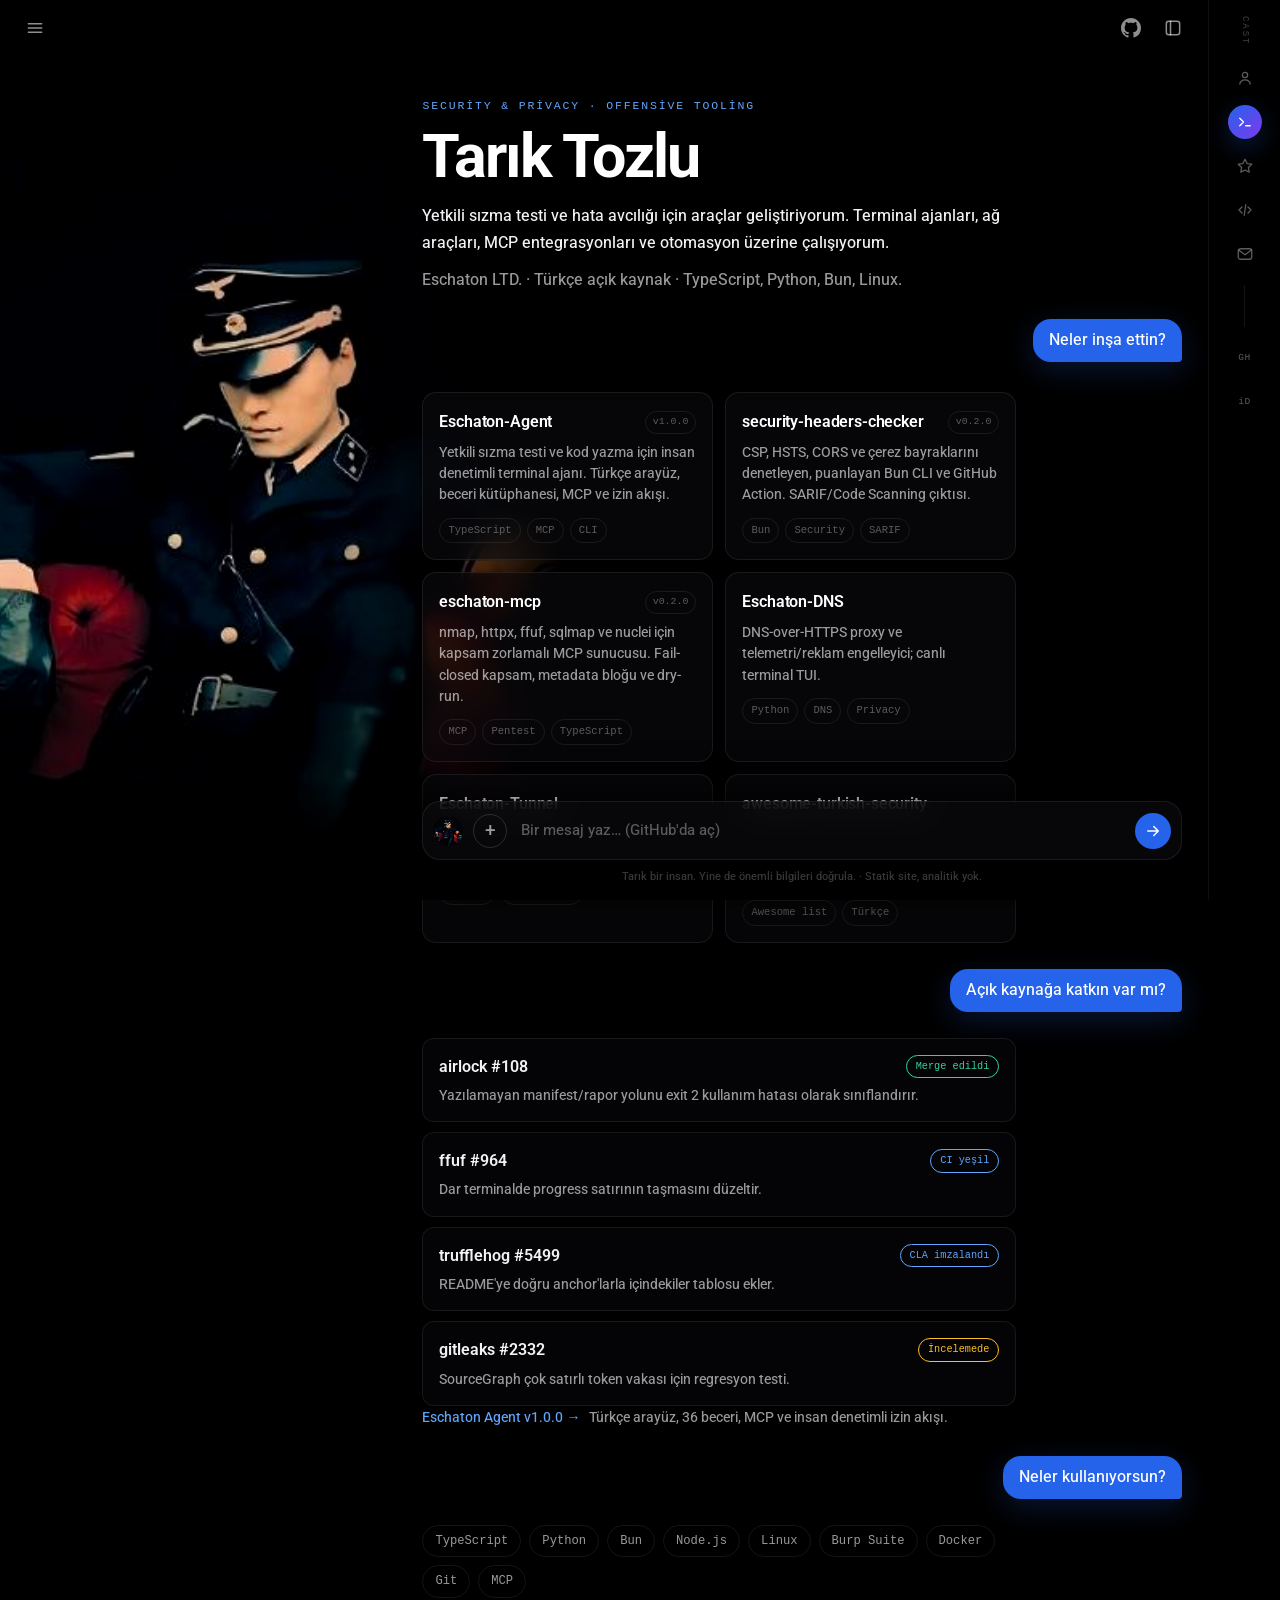
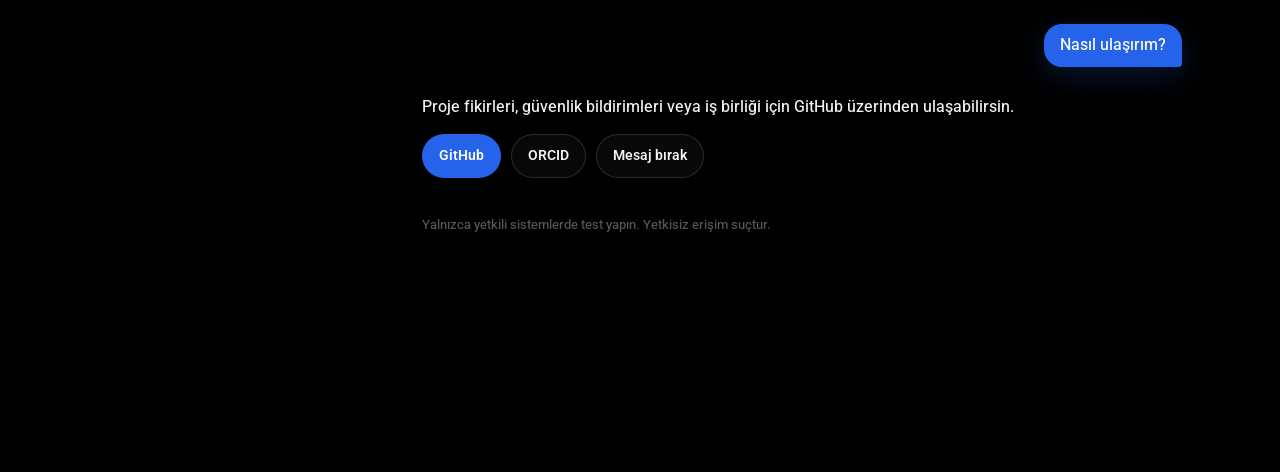
==== commit 3c9aea0d: "Avatarı güncelle ve önbelleği kır" ====
--- a/index.html
+++ b/index.html
@@ -75,7 +75,7 @@
 
     <main class="stage" id="main">
       <div class="portrait" aria-hidden="true">
-        <img src="assets/avatar.jpg" alt="" />
+        <img src="assets/avatar.jpg?v=395fbabb" alt="" />
       </div>
 
       <div class="chat">
@@ -180,7 +180,7 @@
 
       <div class="composer-wrap">
         <form class="composer" id="composer">
-          <img class="composer-avatar" src="assets/avatar.jpg" alt="" width="30" height="30" />
+          <img class="composer-avatar" src="assets/avatar.jpg?v=395fbabb" alt="" width="30" height="30" />
           <a class="composer-plus" href="https://github.com/Tarikdxd?tab=repositories" target="_blank" rel="noopener" aria-label="Repolar">+</a>
           <input id="message" name="message" type="text" autocomplete="off" placeholder="Bir mesaj yaz… (GitHub'da aç)" aria-label="Mesaj" />
           <button class="composer-send" type="submit" aria-label="Gönder">
--- a/styles.css
+++ b/styles.css
@@ -1,3 +1,21 @@
+@font-face {
+  font-family: "Roboto";
+  font-style: normal;
+  font-weight: 100 900;
+  font-display: swap;
+  src: url("assets/fonts/roboto-latin-ext.woff2") format("woff2");
+  unicode-range: U+0100-02BA, U+02BD-02C5, U+02C7-02CC, U+02CE-02D7, U+02DD-02FF, U+0304, U+0308, U+0329, U+1D00-1DBF, U+1E00-1E9F, U+1EF2-1EFF, U+2020, U+20A0-20AB, U+20AD-20C4, U+2113, U+2C60-2C7F, U+A720-A7FF;
+}
+
+@font-face {
+  font-family: "Roboto";
+  font-style: normal;
+  font-weight: 100 900;
+  font-display: swap;
+  src: url("assets/fonts/roboto-latin.woff2") format("woff2");
+  unicode-range: U+0000-00FF, U+0131, U+0152-0153, U+02BB-02BC, U+02C6, U+02DA, U+02DC, U+0304, U+0308, U+0329, U+2000-206F, U+20AC, U+2122, U+2191, U+2193, U+2212, U+2215, U+FEFF, U+FFFD;
+}
+
 :root {
   --bg: #000000;
   --panel: rgba(11, 11, 15, 0.58);
@@ -12,7 +30,7 @@
   --green: #34d399;
   --amber: #fbbf24;
   --radius: 16px;
-  --font: Inter, Roboto, -apple-system, BlinkMacSystemFont, "Segoe UI", sans-serif;
+  --font: Roboto, Inter, -apple-system, BlinkMacSystemFont, "Segoe UI", sans-serif;
   --mono: ui-monospace, "SF Mono", Menlo, Consolas, monospace;
 }
 
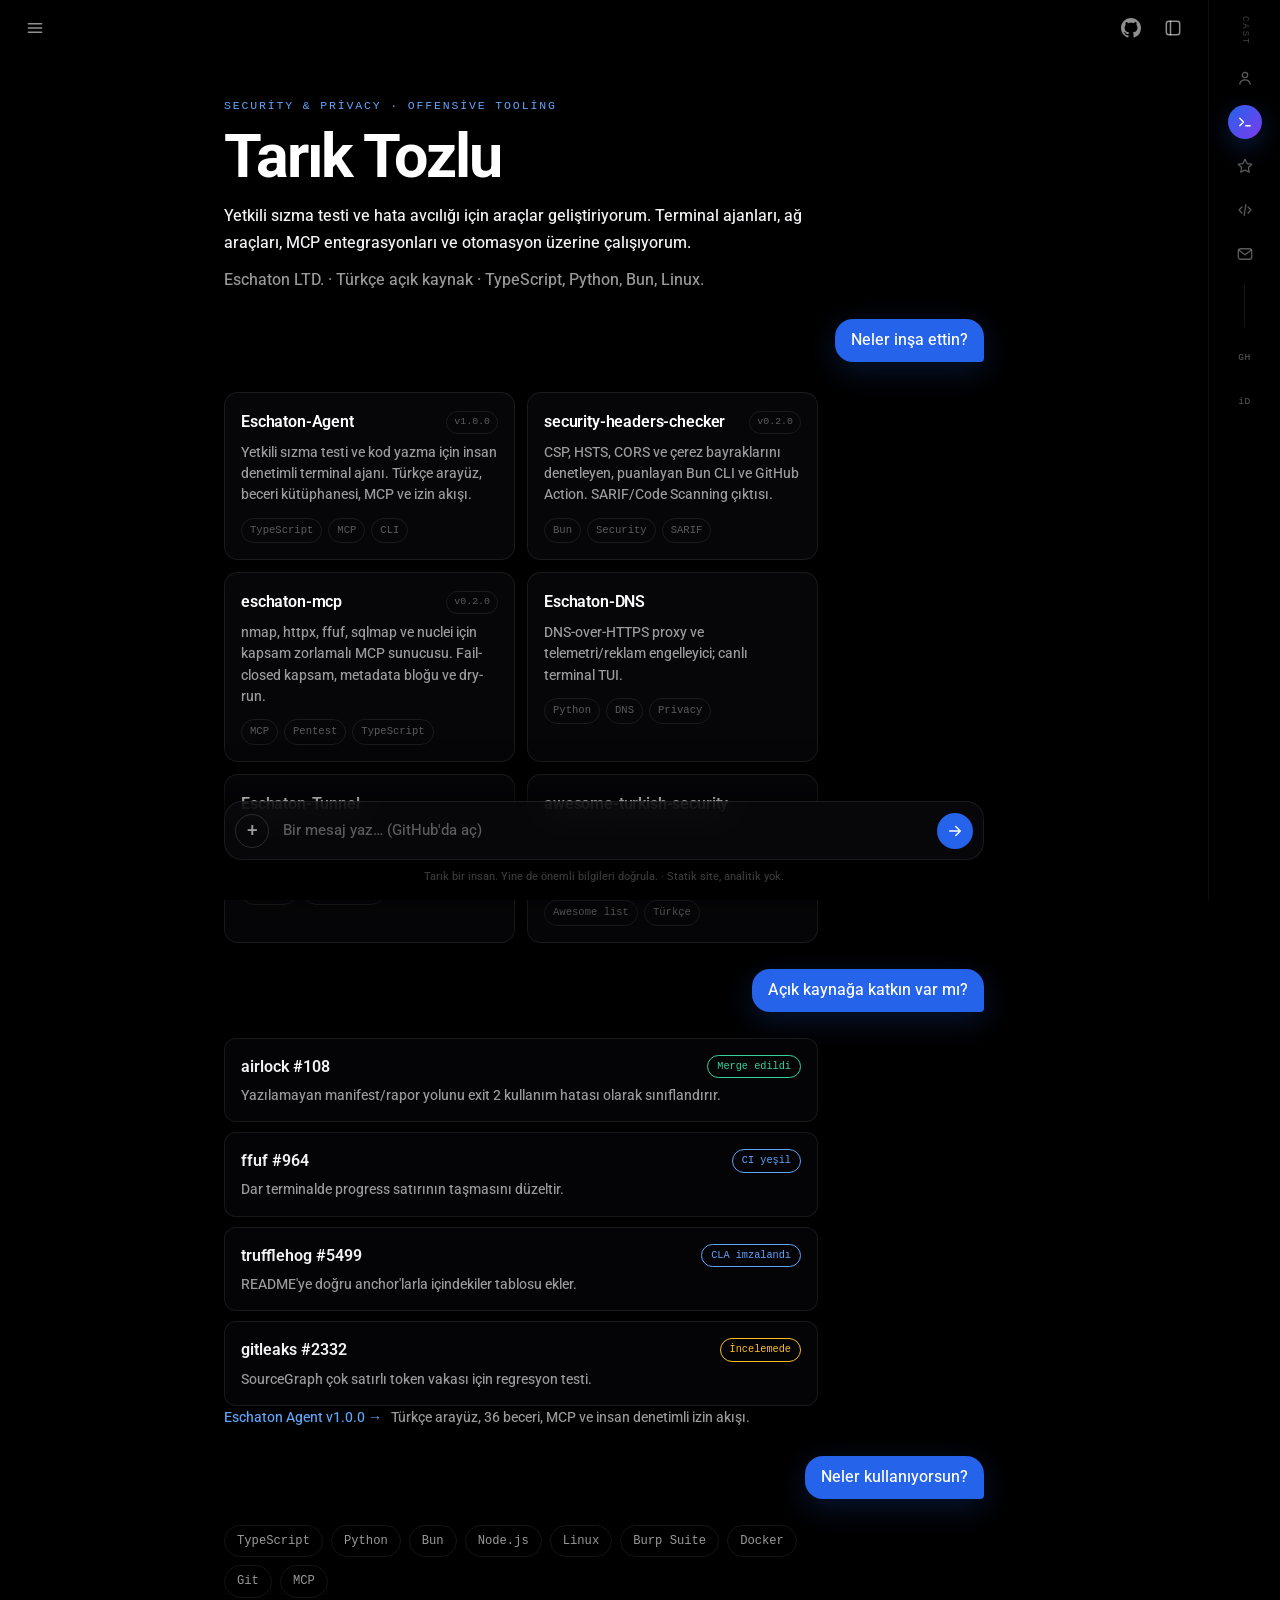
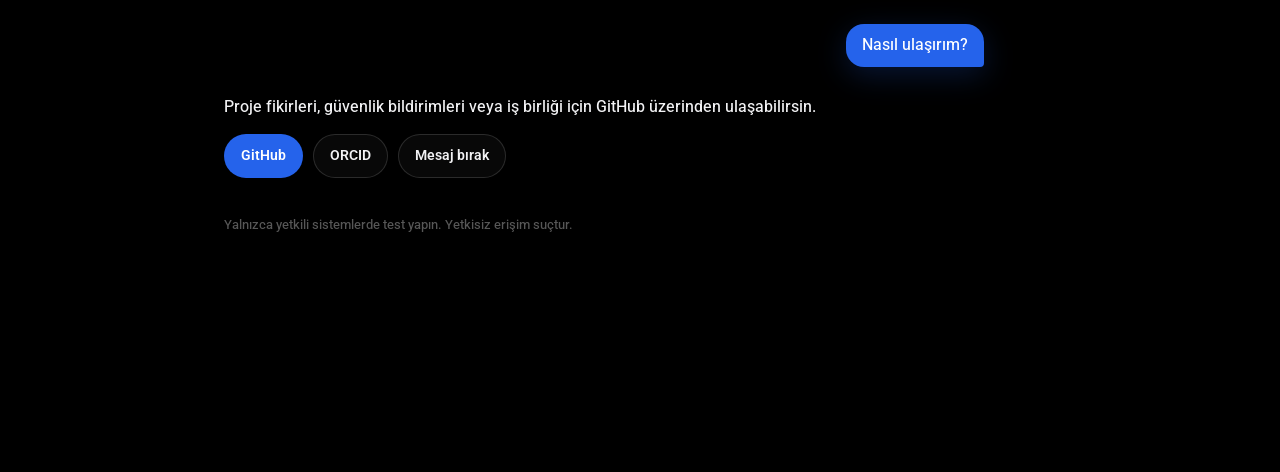
==== commit 0f550b3c: "Siteden profil fotoğrafını kaldır" ====
--- a/index.html
+++ b/index.html
@@ -74,10 +74,6 @@
     </div>
 
     <main class="stage" id="main">
-      <div class="portrait" aria-hidden="true">
-        <img src="assets/avatar.jpg?v=395fbabb" alt="" />
-      </div>
-
       <div class="chat">
         <article class="msg assistant" id="about">
           <p class="kicker">Security &amp; Privacy · Offensive Tooling</p>
@@ -180,7 +176,6 @@
 
       <div class="composer-wrap">
         <form class="composer" id="composer">
-          <img class="composer-avatar" src="assets/avatar.jpg?v=395fbabb" alt="" width="30" height="30" />
           <a class="composer-plus" href="https://github.com/Tarikdxd?tab=repositories" target="_blank" rel="noopener" aria-label="Repolar">+</a>
           <input id="message" name="message" type="text" autocomplete="off" placeholder="Bir mesaj yaz… (GitHub'da aç)" aria-label="Mesaj" />
           <button class="composer-send" type="submit" aria-label="Gönder">
--- a/styles.css
+++ b/styles.css
@@ -270,41 +270,10 @@
   color: #fff;
 }
 
-/* Stage and portrait */
+/* Stage */
 .stage {
   position: relative;
   min-height: 100vh;
-}
-
-.portrait {
-  position: fixed;
-  left: 0;
-  bottom: 0;
-  z-index: 0;
-  width: min(44vw, 620px);
-  height: 82vh;
-  overflow: hidden;
-  pointer-events: none;
-  -webkit-mask-image: linear-gradient(to right, #000 55%, transparent 100%);
-  mask-image: linear-gradient(to right, #000 55%, transparent 100%);
-}
-
-.portrait img {
-  width: 100%;
-  height: 100%;
-  object-fit: cover;
-  object-position: center top;
-  opacity: 0.96;
-  filter: brightness(1.06) saturate(0.95) contrast(1.04);
-}
-
-.portrait::after {
-  content: "";
-  position: absolute;
-  inset: 0;
-  background:
-    linear-gradient(to top, #000 0%, transparent 38%),
-    radial-gradient(ellipse at 35% 55%, transparent 42%, rgba(0, 0, 0, 0.45) 100%);
 }
 
 /* Chat */
@@ -314,8 +283,8 @@
   display: flex;
   flex-direction: column;
   gap: 26px;
-  width: min(760px, calc(100vw - clamp(320px, 33vw, 500px) - 90px));
-  margin-left: clamp(320px, 33vw, 500px);
+  width: min(760px, calc(100vw - 136px));
+  margin-left: max(24px, calc((100vw - 72px - 760px) / 2));
   padding: 96px 0 236px;
 }
 
@@ -579,7 +548,7 @@
   display: flex;
   flex-direction: column;
   align-items: stretch;
-  padding: 18px 24px 14px clamp(320px, 33vw, 500px);
+  padding: 18px 24px 14px max(24px, calc((100vw - 72px - 760px) / 2));
   background: linear-gradient(to top, #000 55%, transparent);
   pointer-events: none;
 }
@@ -599,13 +568,6 @@
   pointer-events: auto;
 }
 
-.composer-avatar {
-  width: 30px;
-  height: 30px;
-  border-radius: 50%;
-  object-fit: cover;
-}
-
 .composer-plus {
   display: grid;
   place-items: center;
@@ -786,14 +748,6 @@
     display: none;
   }
 
-  .portrait {
-    width: 100%;
-    height: 100vh;
-    opacity: 0.12;
-    -webkit-mask-image: radial-gradient(ellipse at 50% 30%, #000 20%, transparent 72%);
-    mask-image: radial-gradient(ellipse at 50% 30%, #000 20%, transparent 72%);
-  }
-
   .chat {
     width: calc(100% - 32px);
     margin: 0 auto;
@@ -827,7 +781,6 @@
     padding: 84px 20px 24px;
   }
 
-  .composer-avatar,
   .composer-plus {
     display: none;
   }
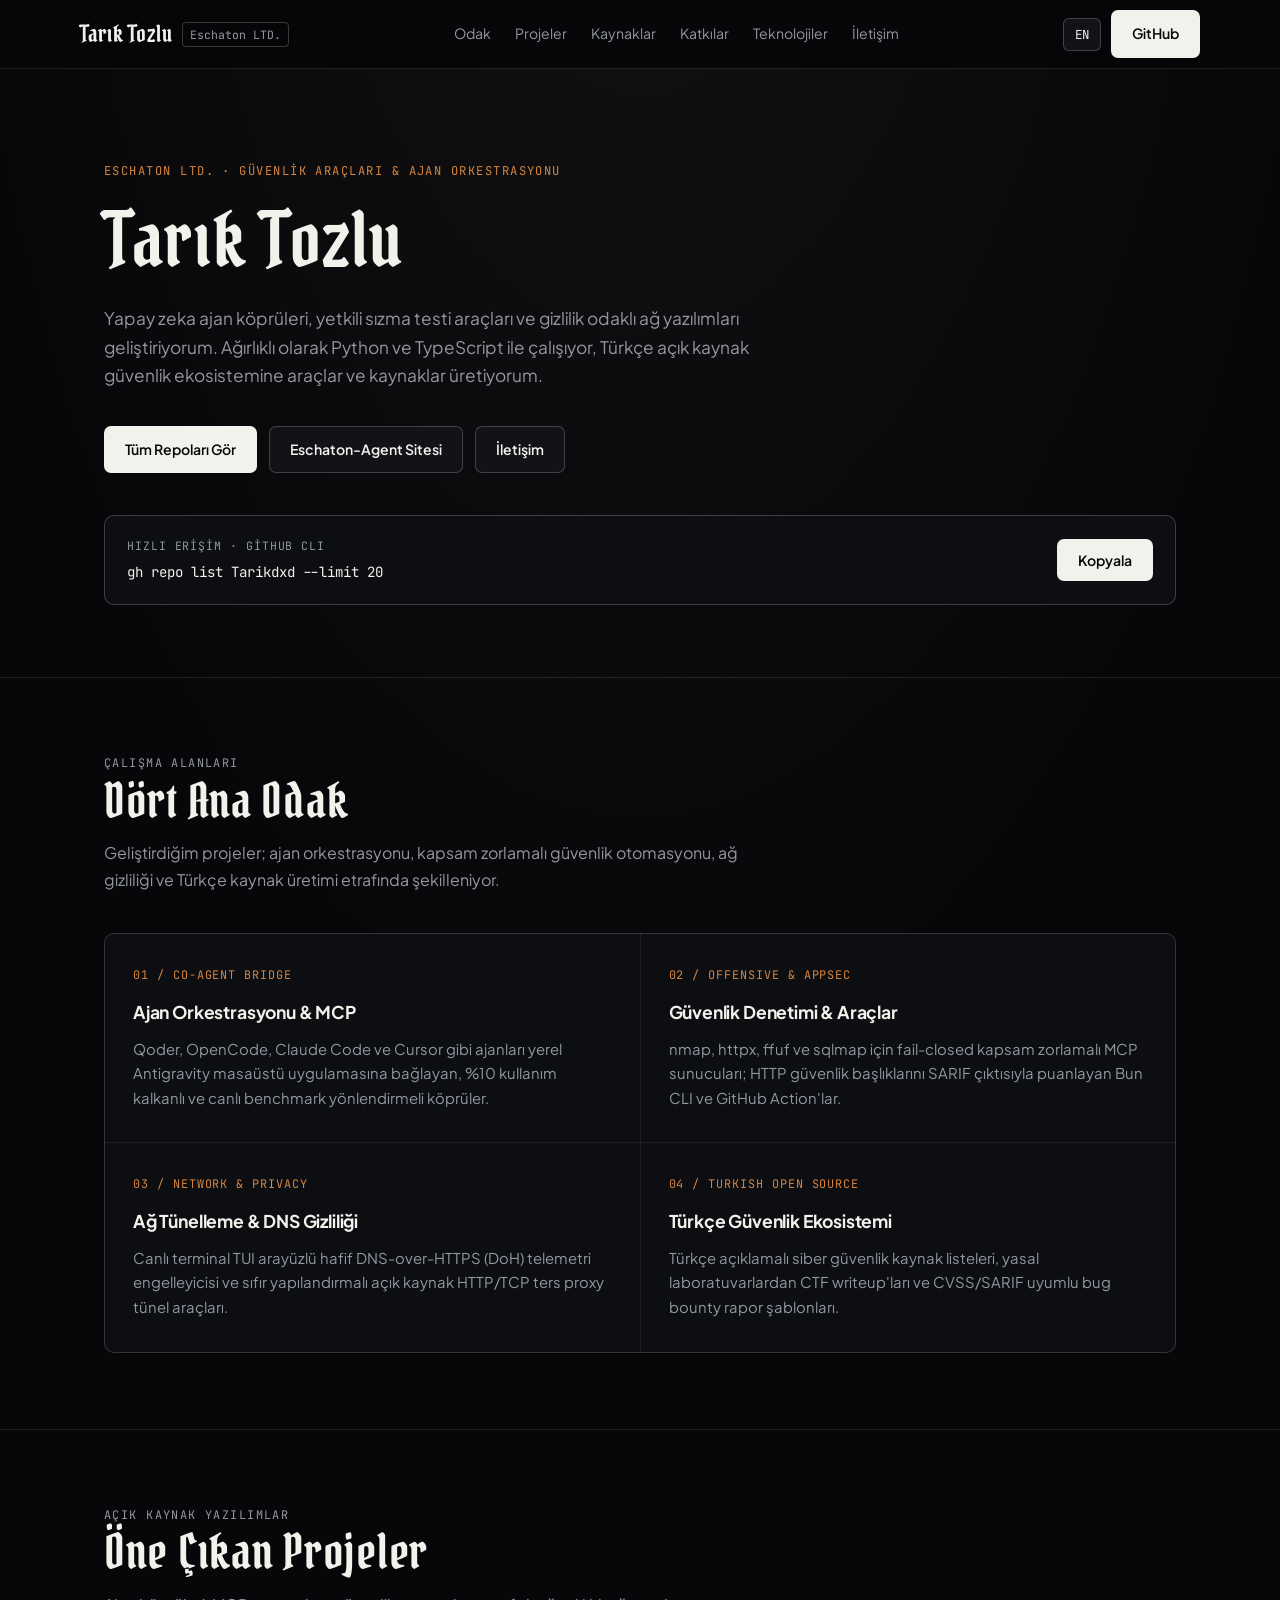
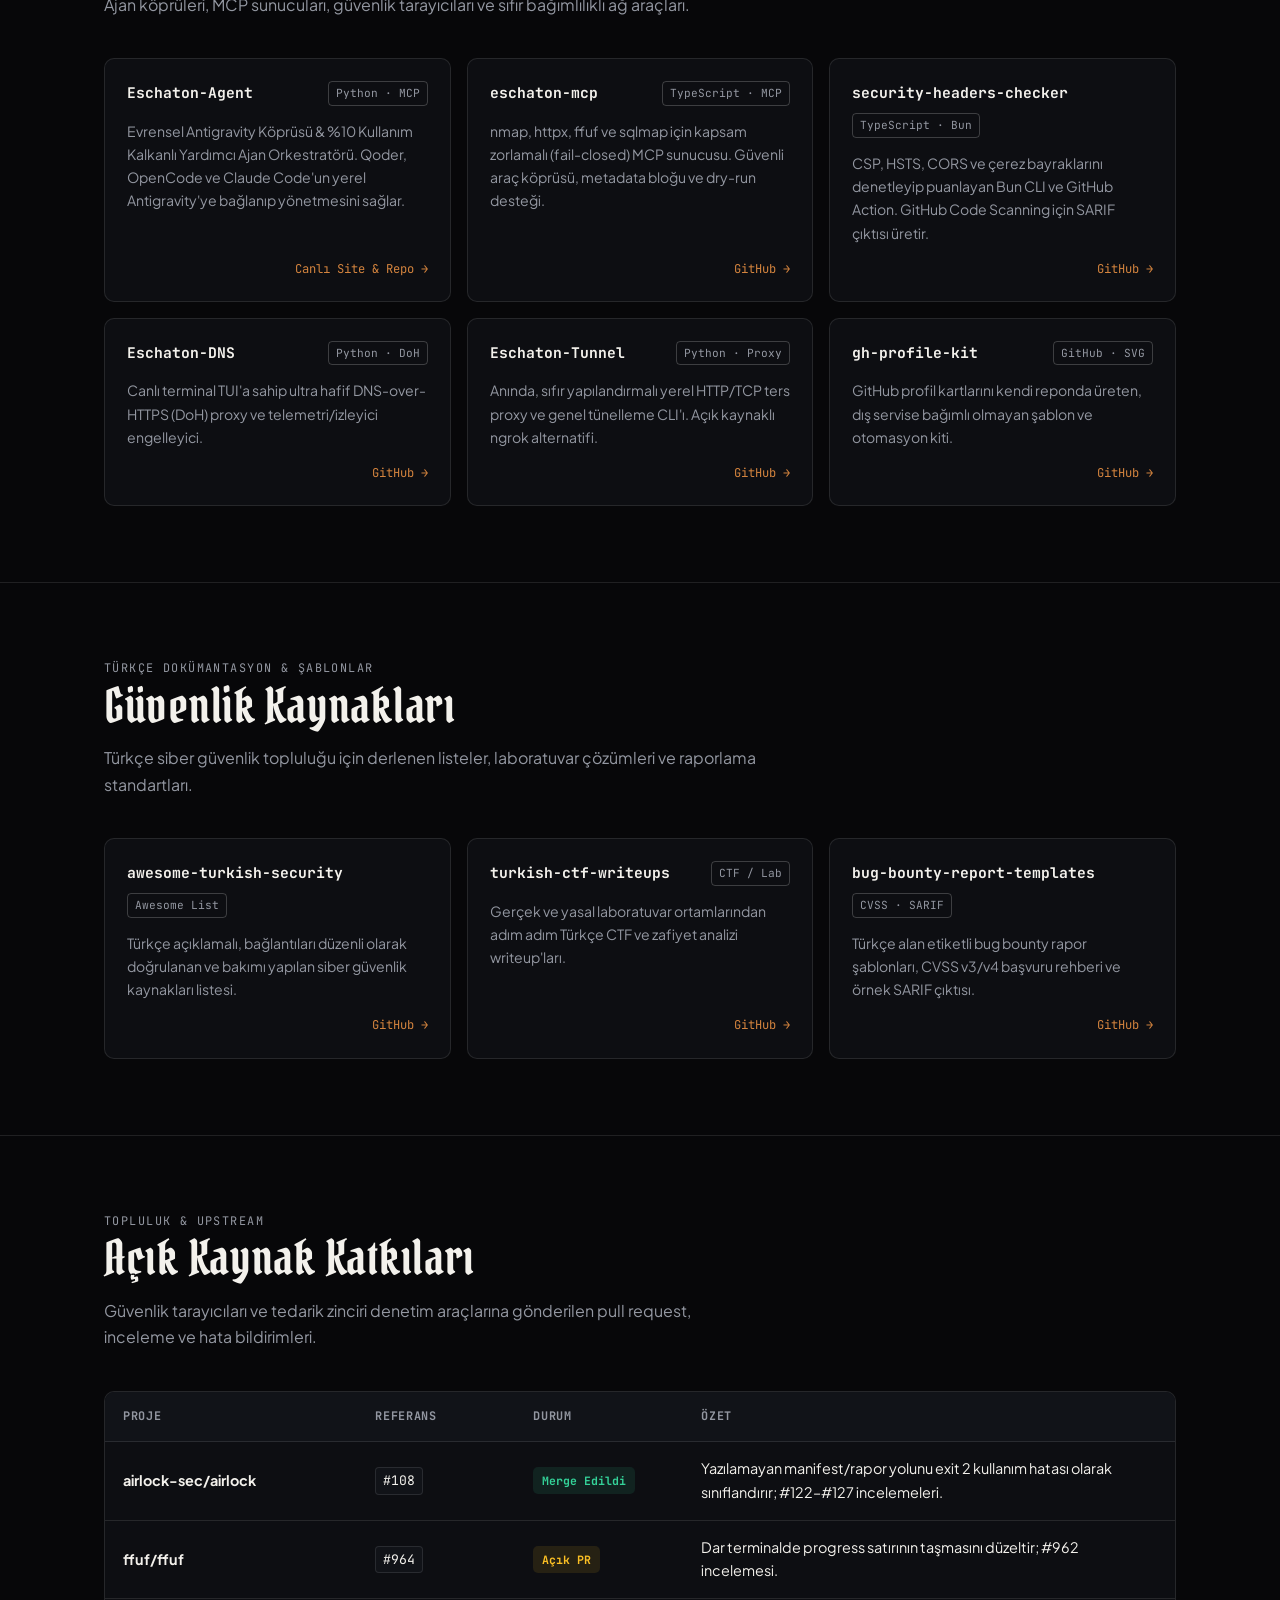
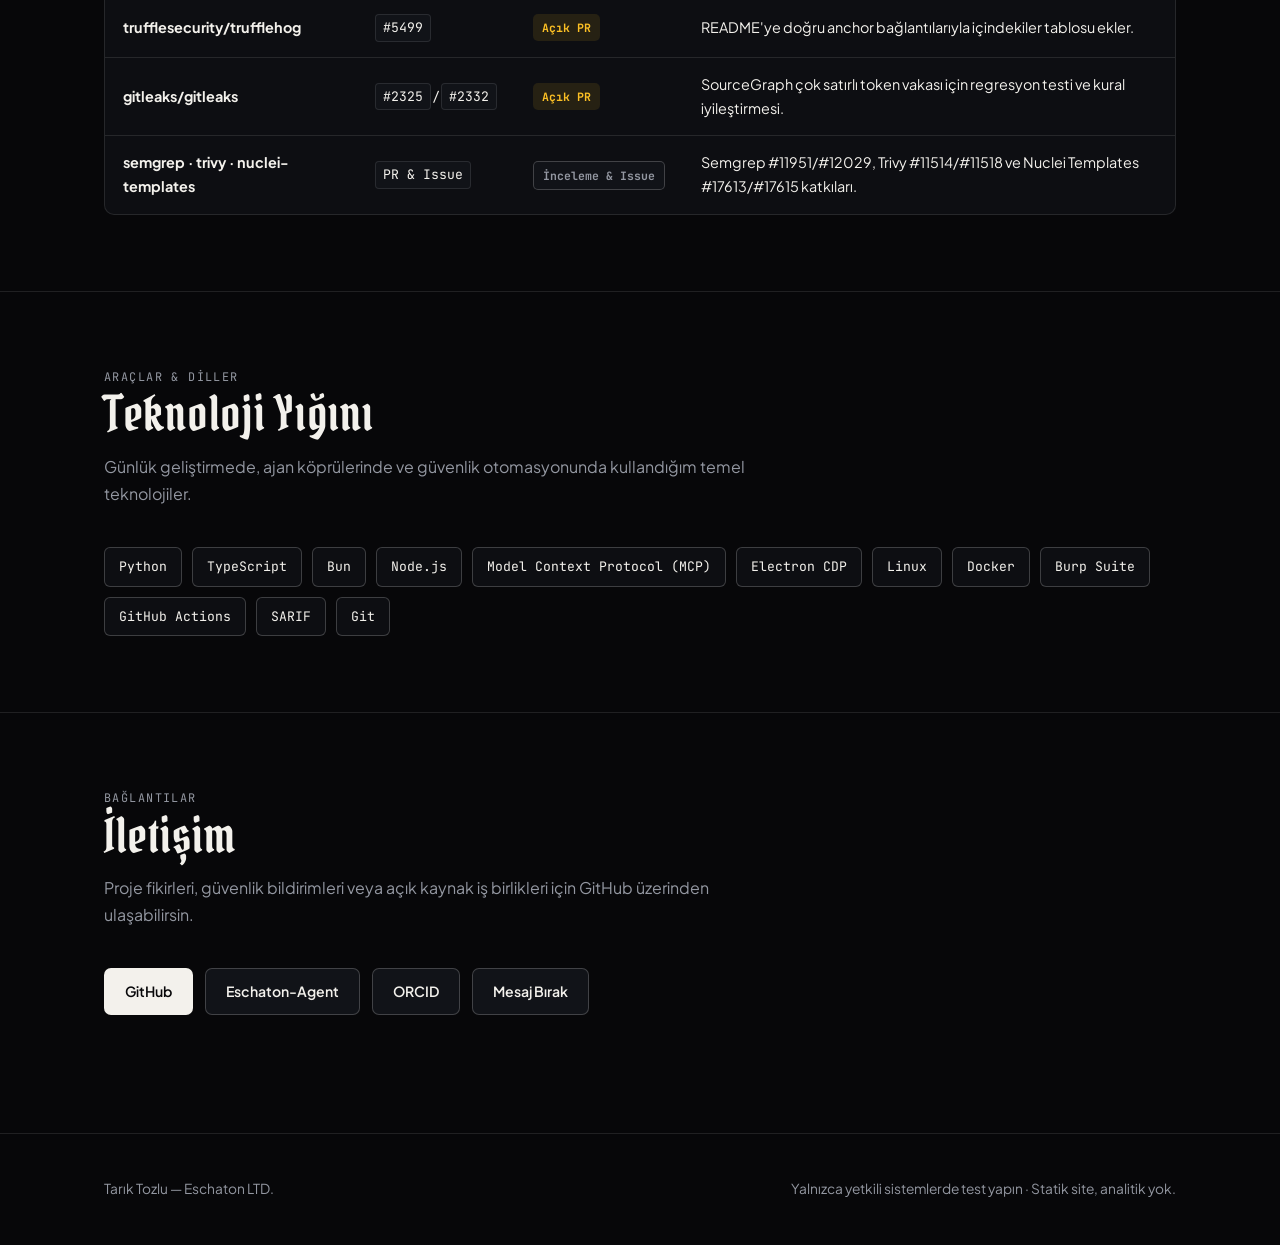
==== commit 5f9f4781: "Initial commit: deploy site with Pirata One Old English font, custom favicon, and responsive fixes" ====
--- a/index.html
+++ b/index.html
@@ -1,215 +1,434 @@
-<!doctype html>
+<!DOCTYPE html>
 <html lang="tr">
-  <head>
-    <meta charset="utf-8" />
-    <meta name="viewport" content="width=device-width, initial-scale=1" />
-    <title>Tarık Tozlu — Güvenlik Araçları ve Terminal Ajanları</title>
-    <meta name="description" content="Yetkili sızma testi ve hata avcılığı için Türkçe açık kaynak araçlar: Eschaton-Agent, security-headers-checker, eschaton-mcp." />
-    <meta name="author" content="Tarık Tozlu" />
-    <meta name="theme-color" content="#000000" />
-    <link rel="canonical" href="https://tarikdxd.github.io/" />
-    <meta property="og:type" content="website" />
-    <meta property="og:site_name" content="Tarık Tozlu" />
-    <meta property="og:title" content="Tarık Tozlu — Güvenlik Araçları ve Terminal Ajanları" />
-    <meta property="og:description" content="Terminal ajanları, güvenlik araçları ve MCP entegrasyonları. TypeScript · Python · Bun · Linux." />
-    <meta property="og:url" content="https://tarikdxd.github.io/" />
-    <meta name="twitter:card" content="summary" />
-    <meta name="twitter:title" content="Tarık Tozlu — Güvenlik Araçları ve Terminal Ajanları" />
-    <meta name="twitter:description" content="Terminal ajanları, güvenlik araçları ve MCP entegrasyonları. TypeScript · Python · Bun · Linux." />
-    <script type="application/ld+json">
-      {
-        "@context": "https://schema.org",
-        "@type": "Person",
-        "name": "Tarık Tozlu",
-        "url": "https://tarikdxd.github.io/",
-        "jobTitle": "Security tooling developer",
-        "worksFor": { "@type": "Organization", "name": "Eschaton LTD." },
-        "sameAs": ["https://github.com/Tarikdxd", "https://orcid.org/0009-0008-7306-9232"],
-        "knowsAbout": ["Penetration testing", "Application security", "TypeScript", "Python", "Model Context Protocol"]
-      }
-    </script>
-    <link rel="icon" href="assets/logo.svg" type="image/svg+xml" />
-    <link rel="stylesheet" href="styles.css" />
-  </head>
-  <body>
-    <a class="skip-link" href="#main">İçeriğe geç</a>
-
-    <div class="splash" id="splash" aria-hidden="true">
-      <div class="splash-inner">
-        <img src="assets/logo.svg" width="64" height="64" alt="" />
-        <span>tarık</span>
+<head>
+  <meta charset="UTF-8" />
+  <meta name="viewport" content="width=device-width, initial-scale=1.0" />
+  <title>Tarık Tozlu — Güvenlik Araçları &amp; Ajan Orkestrasyonu</title>
+  <meta
+    name="description"
+    content="Eschaton LTD. çatısı altında yapay zeka ajan köprüleri, yetkili sızma testi araçları, ağ/gizlilik yazılımları ve Türkçe açık kaynak güvenlik projeleri."
+  />
+  <meta name="author" content="Tarık Tozlu" />
+  <meta name="theme-color" content="#070709" />
+  <link rel="canonical" href="https://tarikdxd.github.io/" />
+  <meta property="og:type" content="website" />
+  <meta property="og:site_name" content="Tarık Tozlu" />
+  <meta property="og:title" content="Tarık Tozlu — Güvenlik Araçları &amp; Ajan Orkestrasyonu" />
+  <meta property="og:description" content="Eschaton-Agent, eschaton-mcp, security-headers-checker, Eschaton-DNS ve Türkçe açık kaynak güvenlik projeleri." />
+  <meta property="og:url" content="https://tarikdxd.github.io/" />
+  <meta name="twitter:card" content="summary" />
+  <meta name="twitter:title" content="Tarık Tozlu — Güvenlik Araçları &amp; Ajan Orkestrasyonu" />
+  <meta name="twitter:description" content="Eschaton-Agent, eschaton-mcp, security-headers-checker, Eschaton-DNS ve Türkçe açık kaynak güvenlik projeleri." />
+  <script type="application/ld+json">
+    {
+      "@context": "https://schema.org",
+      "@type": "Person",
+      "name": "Tarık Tozlu",
+      "url": "https://tarikdxd.github.io/",
+      "jobTitle": "Security tooling & AI agent developer",
+      "worksFor": { "@type": "Organization", "name": "Eschaton LTD." },
+      "sameAs": [
+        "https://github.com/Tarikdxd",
+        "https://tarikdxd.github.io/Eschaton-Agent/",
+        "https://orcid.org/0009-0008-7306-9232"
+      ],
+      "knowsAbout": ["AI Agents", "Model Context Protocol", "Application Security", "TypeScript", "Python"]
+    }
+  </script>
+  <link rel="icon" href="assets/logo.svg?v=2" type="image/svg+xml" />
+  <link rel="preconnect" href="https://fonts.googleapis.com" />
+  <link rel="preconnect" href="https://fonts.gstatic.com" crossorigin />
+  <link
+    href="https://fonts.googleapis.com/css2?family=JetBrains+Mono:wght@400;500;700&family=Pirata+One&family=Plus+Jakarta+Sans:wght@400;500;600;700&display=swap"
+    rel="stylesheet"
+  />
+  <link rel="stylesheet" href="./styles.css" />
+</head>
+<body>
+  <a class="skip-link" href="#main" data-i18n="skipLink">İçeriğe geç</a>
+
+  <header class="site-header">
+    <div class="container header-inner">
+      <a href="#" class="brand">
+        <span class="brand-name">Tarık Tozlu</span>
+        <span class="brand-version">Eschaton LTD.</span>
+      </a>
+
+      <nav class="nav-links" aria-label="Ana Menü">
+        <a href="#focus" data-i18n="navFocus">Odak</a>
+        <a href="#projects" data-i18n="navProjects">Projeler</a>
+        <a href="#resources" data-i18n="navResources">Kaynaklar</a>
+        <a href="#contributions" data-i18n="navContrib">Katkılar</a>
+        <a href="#stack" data-i18n="navStack">Teknolojiler</a>
+        <a href="#contact" data-i18n="navContact">İletişim</a>
+      </nav>
+
+      <div class="header-actions">
+        <button id="lang-toggle" class="lang-toggle" type="button" aria-label="Dil değiştir">EN</button>
+        <a
+          class="btn btn-primary"
+          href="https://github.com/Tarikdxd"
+          target="_blank"
+          rel="noopener noreferrer"
+        >
+          GitHub
+        </a>
       </div>
     </div>
-
-    <header class="topbar">
-      <button class="icon-button" id="menu-button" type="button" aria-label="Menüyü aç" aria-expanded="false" aria-controls="drawer">
-        <svg viewBox="0 0 24 24" aria-hidden="true"><path d="M4 7h16M4 12h16M4 17h16" /></svg>
-      </button>
-      <div class="topbar-actions">
-        <a class="icon-button" href="https://github.com/Tarikdxd" target="_blank" rel="noopener" aria-label="GitHub profili">
-          <svg viewBox="0 0 16 16" aria-hidden="true"><path d="M8 0C3.58 0 0 3.58 0 8c0 3.54 2.29 6.53 5.47 7.59.4.07.55-.17.55-.38 0-.19-.01-.82-.01-1.49-2.01.37-2.53-.49-2.69-.94-.09-.23-.48-.94-.82-1.13-.28-.15-.68-.52-.01-.53.63-.01 1.08.58 1.23.82.72 1.21 1.87.87 2.33.66.07-.52.28-.87.51-1.07-1.78-.2-3.64-.89-3.64-3.95 0-.87.31-1.59.82-2.15-.08-.2-.36-1.02.08-2.12 0 0 .67-.21 2.2.82.64-.18 1.32-.27 2-.27.68 0 1.36.09 2 .27 1.53-1.04 2.2-.82 2.2-.82.44 1.1.16 1.92.08 2.12.51.56.82 1.27.82 2.15 0 3.07-1.87 3.75-3.65 3.95.29.25.54.73.54 1.48 0 1.07-.01 1.93-.01 2.2 0 .21.15.46.55.38A8.013 8.013 0 0 0 16 8c0-4.42-3.58-8-8-8Z" /></svg>
-        </a>
-        <button class="icon-button" id="info-button" type="button" aria-label="İletişime git">
-          <svg viewBox="0 0 24 24" aria-hidden="true"><rect x="4" y="4" width="16" height="16" rx="3" /><path d="M9 4v16" /></svg>
-        </button>
-      </div>
-    </header>
-
-    <div class="drawer" id="drawer" hidden>
-      <button class="icon-button drawer-close" id="drawer-close" type="button" aria-label="Menüyü kapat">
-        <svg viewBox="0 0 24 24" aria-hidden="true"><path d="M6 6l12 12M18 6 6 18" /></svg>
-      </button>
-      <nav aria-label="Bölümler">
-        <a href="#about"><span>01</span>Hakkımda</a>
-        <a href="#projects"><span>02</span>Projeler</a>
-        <a href="#contributions"><span>03</span>Katkılar</a>
-        <a href="#stack"><span>04</span>Teknolojiler</a>
-        <a href="#contact"><span>05</span>İletişim</a>
-      </nav>
-      <div class="drawer-meta">
-        <a href="https://github.com/Tarikdxd" target="_blank" rel="noopener">GitHub</a>
-        <a href="https://orcid.org/0009-0008-7306-9232" target="_blank" rel="noopener">ORCID</a>
-        <a href="https://github.com/Tarikdxd/Tarikdxd/issues/new" target="_blank" rel="noopener">Mesaj bırak</a>
-      </div>
+  </header>
+
+  <main id="main">
+    <section class="hero">
+      <div class="container">
+        <p class="hero-eyebrow" data-i18n="eyebrow">Eschaton LTD. · Güvenlik Araçları &amp; Ajan Orkestrasyonu</p>
+        <h1>Tarık Tozlu</h1>
+        <p class="hero-lead" data-i18n="heroLead">
+          Yapay zeka ajan köprüleri, yetkili sızma testi araçları ve gizlilik odaklı ağ yazılımları geliştiriyorum. Ağırlıklı olarak Python ve TypeScript ile çalışıyor, Türkçe açık kaynak güvenlik ekosistemine araçlar ve kaynaklar üretiyorum.
+        </p>
+
+        <div class="hero-cta-row">
+          <a
+            class="btn btn-primary"
+            href="https://github.com/Tarikdxd?tab=repositories"
+            target="_blank"
+            rel="noopener noreferrer"
+            data-i18n="ctaRepos"
+          >
+            Tüm Repoları Gör
+          </a>
+          <a
+            class="btn btn-ghost"
+            href="https://tarikdxd.github.io/Eschaton-Agent/"
+            target="_blank"
+            rel="noopener noreferrer"
+            data-i18n="ctaEschaton"
+          >
+            Eschaton-Agent Sitesi
+          </a>
+          <a class="btn btn-ghost" href="#contact" data-i18n="ctaContact">
+            İletişim
+          </a>
+        </div>
+
+        <div class="quick-prompt-box">
+          <div>
+            <span class="quick-prompt-label" data-i18n="promptLabel">Hızlı Erişim · GitHub CLI</span>
+            <p id="profile-cmd-text" class="quick-prompt-text">gh repo list Tarikdxd --limit 20</p>
+          </div>
+          <button
+            class="btn btn-primary"
+            type="button"
+            data-copy-target="profile-cmd-text"
+            data-i18n="copyBtn"
+          >
+            Kopyala
+          </button>
+        </div>
+      </div>
+    </section>
+
+    <section id="focus" class="section">
+      <div class="container">
+        <div class="section-header">
+          <p class="section-kicker" data-i18n="focusKicker">Çalışma Alanları</p>
+          <h2 data-i18n="focusTitle">Dört Ana Odak</h2>
+          <p data-i18n="focusDesc">
+            Geliştirdiğim projeler; ajan orkestrasyonu, kapsam zorlamalı güvenlik otomasyonu, ağ gizliliği ve Türkçe kaynak üretimi etrafında şekilleniyor.
+          </p>
+        </div>
+
+        <div class="pillars-grid">
+          <article class="pillar-card">
+            <span class="pillar-num">01 / CO-AGENT BRIDGE</span>
+            <h3 data-i18n="f1Title">Ajan Orkestrasyonu &amp; MCP</h3>
+            <p data-i18n="f1Desc">
+              Qoder, OpenCode, Claude Code ve Cursor gibi ajanları yerel Antigravity masaüstü uygulamasına bağlayan, %10 kullanım kalkanlı ve canlı benchmark yönlendirmeli köprüler.
+            </p>
+          </article>
+
+          <article class="pillar-card">
+            <span class="pillar-num">02 / OFFENSIVE &amp; APPSEC</span>
+            <h3 data-i18n="f2Title">Güvenlik Denetimi &amp; Araçlar</h3>
+            <p data-i18n="f2Desc">
+              nmap, httpx, ffuf ve sqlmap için fail-closed kapsam zorlamalı MCP sunucuları; HTTP güvenlik başlıklarını SARIF çıktısıyla puanlayan Bun CLI ve GitHub Action'lar.
+            </p>
+          </article>
+
+          <article class="pillar-card">
+            <span class="pillar-num">03 / NETWORK &amp; PRIVACY</span>
+            <h3 data-i18n="f3Title">Ağ Tünelleme &amp; DNS Gizliliği</h3>
+            <p data-i18n="f3Desc">
+              Canlı terminal TUI arayüzlü hafif DNS-over-HTTPS (DoH) telemetri engelleyicisi ve sıfır yapılandırmalı açık kaynak HTTP/TCP ters proxy tünel araçları.
+            </p>
+          </article>
+
+          <article class="pillar-card">
+            <span class="pillar-num">04 / TURKISH OPEN SOURCE</span>
+            <h3 data-i18n="f4Title">Türkçe Güvenlik Ekosistemi</h3>
+            <p data-i18n="f4Desc">
+              Türkçe açıklamalı siber güvenlik kaynak listeleri, yasal laboratuvarlardan CTF writeup'ları ve CVSS/SARIF uyumlu bug bounty rapor şablonları.
+            </p>
+          </article>
+        </div>
+      </div>
+    </section>
+
+    <section id="projects" class="section">
+      <div class="container">
+        <div class="section-header">
+          <p class="section-kicker" data-i18n="projectsKicker">Açık Kaynak Yazılımlar</p>
+          <h2 data-i18n="projectsTitle">Öne Çıkan Projeler</h2>
+          <p data-i18n="projectsDesc">
+            Ajan köprüleri, MCP sunucuları, güvenlik tarayıcıları ve sıfır bağımlılıklı ağ araçları.
+          </p>
+        </div>
+
+        <div class="cards-grid">
+          <a class="project-card" href="https://github.com/Tarikdxd/Eschaton-Agent" target="_blank" rel="noopener noreferrer">
+            <div class="card-top">
+              <h3>Eschaton-Agent</h3>
+              <span class="tag">Python · MCP</span>
+            </div>
+            <p data-i18n="pEschatonDesc">
+              Evrensel Antigravity Köprüsü &amp; %10 Kullanım Kalkanlı Yardımcı Ajan Orkestratörü. Qoder, OpenCode ve Claude Code'un yerel Antigravity'ye bağlanıp yönetmesini sağlar.
+            </p>
+            <div class="card-meta">
+              <span class="meta-link" data-i18n="metaDocs">Canlı Site &amp; Repo →</span>
+            </div>
+          </a>
+
+          <a class="project-card" href="https://github.com/Tarikdxd/eschaton-mcp" target="_blank" rel="noopener noreferrer">
+            <div class="card-top">
+              <h3>eschaton-mcp</h3>
+              <span class="tag">TypeScript · MCP</span>
+            </div>
+            <p data-i18n="pMcpDesc">
+              nmap, httpx, ffuf ve sqlmap için kapsam zorlamalı (fail-closed) MCP sunucusu. Güvenli araç köprüsü, metadata bloğu ve dry-run desteği.
+            </p>
+            <div class="card-meta">
+              <span class="meta-link" data-i18n="metaRepo">GitHub →</span>
+            </div>
+          </a>
+
+          <a class="project-card" href="https://github.com/Tarikdxd/security-headers-checker" target="_blank" rel="noopener noreferrer">
+            <div class="card-top">
+              <h3>security-headers-checker</h3>
+              <span class="tag">TypeScript · Bun</span>
+            </div>
+            <p data-i18n="pHeadersDesc">
+              CSP, HSTS, CORS ve çerez bayraklarını denetleyip puanlayan Bun CLI ve GitHub Action. GitHub Code Scanning için SARIF çıktısı üretir.
+            </p>
+            <div class="card-meta">
+              <span class="meta-link" data-i18n="metaRepo">GitHub →</span>
+            </div>
+          </a>
+
+          <a class="project-card" href="https://github.com/Tarikdxd/Eschaton-DNS" target="_blank" rel="noopener noreferrer">
+            <div class="card-top">
+              <h3>Eschaton-DNS</h3>
+              <span class="tag">Python · DoH</span>
+            </div>
+            <p data-i18n="pDnsDesc">
+              Canlı terminal TUI'a sahip ultra hafif DNS-over-HTTPS (DoH) proxy ve telemetri/izleyici engelleyici.
+            </p>
+            <div class="card-meta">
+              <span class="meta-link" data-i18n="metaRepo">GitHub →</span>
+            </div>
+          </a>
+
+          <a class="project-card" href="https://github.com/Tarikdxd/Eschaton-Tunnel" target="_blank" rel="noopener noreferrer">
+            <div class="card-top">
+              <h3>Eschaton-Tunnel</h3>
+              <span class="tag">Python · Proxy</span>
+            </div>
+            <p data-i18n="pTunnelDesc">
+              Anında, sıfır yapılandırmalı yerel HTTP/TCP ters proxy ve genel tünelleme CLI'ı. Açık kaynaklı ngrok alternatifi.
+            </p>
+            <div class="card-meta">
+              <span class="meta-link" data-i18n="metaRepo">GitHub →</span>
+            </div>
+          </a>
+
+          <a class="project-card" href="https://github.com/Tarikdxd/gh-profile-kit" target="_blank" rel="noopener noreferrer">
+            <div class="card-top">
+              <h3>gh-profile-kit</h3>
+              <span class="tag">GitHub · SVG</span>
+            </div>
+            <p data-i18n="pKitDesc">
+              GitHub profil kartlarını kendi reponda üreten, dış servise bağımlı olmayan şablon ve otomasyon kiti.
+            </p>
+            <div class="card-meta">
+              <span class="meta-link" data-i18n="metaRepo">GitHub →</span>
+            </div>
+          </a>
+        </div>
+      </div>
+    </section>
+
+    <section id="resources" class="section">
+      <div class="container">
+        <div class="section-header">
+          <p class="section-kicker" data-i18n="resKicker">Türkçe Dokümantasyon &amp; Şablonlar</p>
+          <h2 data-i18n="resTitle">Güvenlik Kaynakları</h2>
+          <p data-i18n="resDesc">
+            Türkçe siber güvenlik topluluğu için derlenen listeler, laboratuvar çözümleri ve raporlama standartları.
+          </p>
+        </div>
+
+        <div class="cards-grid">
+          <a class="project-card" href="https://github.com/Tarikdxd/awesome-turkish-security" target="_blank" rel="noopener noreferrer">
+            <div class="card-top">
+              <h3>awesome-turkish-security</h3>
+              <span class="tag">Awesome List</span>
+            </div>
+            <p data-i18n="rAwesomeDesc">
+              Türkçe açıklamalı, bağlantıları düzenli olarak doğrulanan ve bakımı yapılan siber güvenlik kaynakları listesi.
+            </p>
+            <div class="card-meta">
+              <span class="meta-link" data-i18n="metaRepo">GitHub →</span>
+            </div>
+          </a>
+
+          <a class="project-card" href="https://github.com/Tarikdxd/turkish-ctf-writeups" target="_blank" rel="noopener noreferrer">
+            <div class="card-top">
+              <h3>turkish-ctf-writeups</h3>
+              <span class="tag">CTF / Lab</span>
+            </div>
+            <p data-i18n="rCtfDesc">
+              Gerçek ve yasal laboratuvar ortamlarından adım adım Türkçe CTF ve zafiyet analizi writeup'ları.
+            </p>
+            <div class="card-meta">
+              <span class="meta-link" data-i18n="metaRepo">GitHub →</span>
+            </div>
+          </a>
+
+          <a class="project-card" href="https://github.com/Tarikdxd/bug-bounty-report-templates" target="_blank" rel="noopener noreferrer">
+            <div class="card-top">
+              <h3>bug-bounty-report-templates</h3>
+              <span class="tag">CVSS · SARIF</span>
+            </div>
+            <p data-i18n="rBountyDesc">
+              Türkçe alan etiketli bug bounty rapor şablonları, CVSS v3/v4 başvuru rehberi ve örnek SARIF çıktısı.
+            </p>
+            <div class="card-meta">
+              <span class="meta-link" data-i18n="metaRepo">GitHub →</span>
+            </div>
+          </a>
+        </div>
+      </div>
+    </section>
+
+    <section id="contributions" class="section">
+      <div class="container">
+        <div class="section-header">
+          <p class="section-kicker" data-i18n="contribKicker">Topluluk &amp; Upstream</p>
+          <h2 data-i18n="contribTitle">Açık Kaynak Katkıları</h2>
+          <p data-i18n="contribDesc">
+            Güvenlik tarayıcıları ve tedarik zinciri denetim araçlarına gönderilen pull request, inceleme ve hata bildirimleri.
+          </p>
+        </div>
+
+        <div class="tools-table-wrap">
+          <table>
+            <thead>
+              <tr>
+                <th data-i18n="thRepo">Proje</th>
+                <th data-i18n="thRef">Referans</th>
+                <th data-i18n="thStatus">Durum</th>
+                <th data-i18n="thDetail">Özet</th>
+              </tr>
+            </thead>
+            <tbody>
+              <tr>
+                <td><strong>airlock-sec/airlock</strong></td>
+                <td><a href="https://github.com/airlock-sec/airlock/pull/108" target="_blank" rel="noopener noreferrer"><code>#108</code></a></td>
+                <td><span class="status-badge status-ok" data-i18n="stMerged">Merge Edildi</span></td>
+                <td data-i18n="cAirlock">Yazılamayan manifest/rapor yolunu exit 2 kullanım hatası olarak sınıflandırır; #122–#127 incelemeleri.</td>
+              </tr>
+              <tr>
+                <td><strong>ffuf/ffuf</strong></td>
+                <td><a href="https://github.com/ffuf/ffuf/pull/964" target="_blank" rel="noopener noreferrer"><code>#964</code></a></td>
+                <td><span class="status-badge status-warn" data-i18n="stOpen">Açık PR</span></td>
+                <td data-i18n="cFfuf">Dar terminalde progress satırının taşmasını düzeltir; #962 incelemesi.</td>
+              </tr>
+              <tr>
+                <td><strong>trufflesecurity/trufflehog</strong></td>
+                <td><a href="https://github.com/trufflesecurity/trufflehog/pull/5499" target="_blank" rel="noopener noreferrer"><code>#5499</code></a></td>
+                <td><span class="status-badge status-warn" data-i18n="stOpen">Açık PR</span></td>
+                <td data-i18n="cTruffle">README'ye doğru anchor bağlantılarıyla içindekiler tablosu ekler.</td>
+              </tr>
+              <tr>
+                <td><strong>gitleaks/gitleaks</strong></td>
+                <td><a href="https://github.com/gitleaks/gitleaks/pull/2332" target="_blank" rel="noopener noreferrer"><code>#2325</code> / <code>#2332</code></a></td>
+                <td><span class="status-badge status-warn" data-i18n="stOpen">Açık PR</span></td>
+                <td data-i18n="cGitleaks">SourceGraph çok satırlı token vakası için regresyon testi ve kural iyileştirmesi.</td>
+              </tr>
+              <tr>
+                <td><strong>semgrep · trivy · nuclei-templates</strong></td>
+                <td><code>PR &amp; Issue</code></td>
+                <td><span class="status-badge status-neutral" data-i18n="stReview">İnceleme &amp; Issue</span></td>
+                <td data-i18n="cOthers">Semgrep #11951/#12029, Trivy #11514/#11518 ve Nuclei Templates #17613/#17615 katkıları.</td>
+              </tr>
+            </tbody>
+          </table>
+        </div>
+      </div>
+    </section>
+
+    <section id="stack" class="section">
+      <div class="container">
+        <div class="section-header">
+          <p class="section-kicker" data-i18n="stackKicker">Araçlar &amp; Diller</p>
+          <h2 data-i18n="stackTitle">Teknoloji Yığını</h2>
+          <p data-i18n="stackDesc">
+            Günlük geliştirmede, ajan köprülerinde ve güvenlik otomasyonunda kullandığım temel teknolojiler.
+          </p>
+        </div>
+
+        <ul class="chips">
+          <li>Python</li>
+          <li>TypeScript</li>
+          <li>Bun</li>
+          <li>Node.js</li>
+          <li>Model Context Protocol (MCP)</li>
+          <li>Electron CDP</li>
+          <li>Linux</li>
+          <li>Docker</li>
+          <li>Burp Suite</li>
+          <li>GitHub Actions</li>
+          <li>SARIF</li>
+          <li>Git</li>
+        </ul>
+      </div>
+    </section>
+
+    <section id="contact" class="section">
+      <div class="container">
+        <div class="section-header">
+          <p class="section-kicker" data-i18n="contactKicker">Bağlantılar</p>
+          <h2 data-i18n="contactTitle">İletişim</h2>
+          <p data-i18n="contactDesc">
+            Proje fikirleri, güvenlik bildirimleri veya açık kaynak iş birlikleri için GitHub üzerinden ulaşabilirsin.
+          </p>
+        </div>
+
+        <div class="hero-cta-row">
+          <a class="btn btn-primary" href="https://github.com/Tarikdxd" target="_blank" rel="noopener noreferrer">GitHub</a>
+          <a class="btn btn-ghost" href="https://tarikdxd.github.io/Eschaton-Agent/" target="_blank" rel="noopener noreferrer">Eschaton-Agent</a>
+          <a class="btn btn-ghost" href="https://orcid.org/0009-0008-7306-9232" target="_blank" rel="noopener noreferrer">ORCID</a>
+          <a class="btn btn-ghost" href="https://github.com/Tarikdxd/Tarikdxd/issues/new" target="_blank" rel="noopener noreferrer" data-i18n="ctaIssue">Mesaj Bırak</a>
+        </div>
+      </div>
+    </section>
+  </main>
+
+  <footer class="site-footer">
+    <div class="container footer-inner">
+      <span>Tarık Tozlu — Eschaton LTD.</span>
+      <span data-i18n="footerNote">Yalnızca yetkili sistemlerde test yapın · Statik site, analitik yok.</span>
     </div>
-
-    <main class="stage" id="main">
-      <div class="chat">
-        <article class="msg assistant" id="about">
-          <p class="kicker">Security &amp; Privacy · Offensive Tooling</p>
-          <h1>Tarık Tozlu</h1>
-          <p>
-            Yetkili sızma testi ve hata avcılığı için araçlar geliştiriyorum. Terminal
-            ajanları, ağ araçları, MCP entegrasyonları ve otomasyon üzerine çalışıyorum.
-          </p>
-          <p class="muted">
-            Eschaton LTD. · Türkçe açık kaynak · TypeScript, Python, Bun, Linux.
-          </p>
-        </article>
-
-        <div class="msg user">Neler inşa ettin?</div>
-
-        <article class="msg assistant" id="projects">
-          <div class="project-grid">
-            <a class="project-card" href="https://github.com/Tarikdxd/Eschaton-Agent" target="_blank" rel="noopener">
-              <div class="project-head"><h3>Eschaton-Agent</h3><span class="version">v1.0.0</span></div>
-              <p>Yetkili sızma testi ve kod yazma için insan denetimli terminal ajanı. Türkçe arayüz, beceri kütüphanesi, MCP ve izin akışı.</p>
-              <ul class="tags"><li>TypeScript</li><li>MCP</li><li>CLI</li></ul>
-            </a>
-            <a class="project-card" href="https://github.com/Tarikdxd/security-headers-checker" target="_blank" rel="noopener">
-              <div class="project-head"><h3>security-headers-checker</h3><span class="version">v0.2.0</span></div>
-              <p>CSP, HSTS, CORS ve çerez bayraklarını denetleyen, puanlayan Bun CLI ve GitHub Action. SARIF/Code Scanning çıktısı.</p>
-              <ul class="tags"><li>Bun</li><li>Security</li><li>SARIF</li></ul>
-            </a>
-            <a class="project-card" href="https://github.com/Tarikdxd/eschaton-mcp" target="_blank" rel="noopener">
-              <div class="project-head"><h3>eschaton-mcp</h3><span class="version">v0.2.0</span></div>
-              <p>nmap, httpx, ffuf, sqlmap ve nuclei için kapsam zorlamalı MCP sunucusu. Fail-closed kapsam, metadata bloğu ve dry-run.</p>
-              <ul class="tags"><li>MCP</li><li>Pentest</li><li>TypeScript</li></ul>
-            </a>
-            <a class="project-card" href="https://github.com/Tarikdxd/Eschaton-DNS" target="_blank" rel="noopener">
-              <div class="project-head"><h3>Eschaton-DNS</h3></div>
-              <p>DNS-over-HTTPS proxy ve telemetri/reklam engelleyici; canlı terminal TUI.</p>
-              <ul class="tags"><li>Python</li><li>DNS</li><li>Privacy</li></ul>
-            </a>
-            <a class="project-card" href="https://github.com/Tarikdxd/Eschaton-Tunnel" target="_blank" rel="noopener">
-              <div class="project-head"><h3>Eschaton-Tunnel</h3></div>
-              <p>Sıfır yapılandırmalı yerel HTTP/TCP tüneli; ngrok alternatifi.</p>
-              <ul class="tags"><li>Python</li><li>Networking</li></ul>
-            </a>
-            <a class="project-card" href="https://github.com/Tarikdxd/awesome-turkish-security" target="_blank" rel="noopener">
-              <div class="project-head"><h3>awesome-turkish-security</h3></div>
-              <p>Türkçe açıklamalı, linkleri CI ile doğrulanan siber güvenlik kaynakları listesi. Katkıya açık.</p>
-              <ul class="tags"><li>Awesome list</li><li>Türkçe</li></ul>
-            </a>
-          </div>
-        </article>
-
-        <div class="msg user">Açık kaynağa katkın var mı?</div>
-
-        <article class="msg assistant" id="contributions">
-          <ul class="contributions">
-            <li>
-              <div class="contribution-head"><a href="https://github.com/airlock-sec/airlock/pull/108" target="_blank" rel="noopener">airlock #108</a><span class="status done">Merge edildi</span></div>
-              <p>Yazılamayan manifest/rapor yolunu exit 2 kullanım hatası olarak sınıflandırır.</p>
-            </li>
-            <li>
-              <div class="contribution-head"><a href="https://github.com/ffuf/ffuf/pull/964" target="_blank" rel="noopener">ffuf #964</a><span class="status ok">CI yeşil</span></div>
-              <p>Dar terminalde progress satırının taşmasını düzeltir.</p>
-            </li>
-            <li>
-              <div class="contribution-head"><a href="https://github.com/trufflesecurity/trufflehog/pull/5499" target="_blank" rel="noopener">trufflehog #5499</a><span class="status ok">CLA imzalandı</span></div>
-              <p>README'ye doğru anchor'larla içindekiler tablosu ekler.</p>
-            </li>
-            <li>
-              <div class="contribution-head"><a href="https://github.com/gitleaks/gitleaks/pull/2332" target="_blank" rel="noopener">gitleaks #2332</a><span class="status wait">İncelemede</span></div>
-              <p>SourceGraph çok satırlı token vakası için regresyon testi.</p>
-            </li>
-          </ul>
-          <p class="muted release-line">
-            <a href="https://github.com/Tarikdxd/Eschaton-Agent/releases/tag/v1.0.0" target="_blank" rel="noopener">Eschaton Agent v1.0.0 →</a>
-            Türkçe arayüz, 36 beceri, MCP ve insan denetimli izin akışı.
-          </p>
-        </article>
-
-        <div class="msg user">Neler kullanıyorsun?</div>
-
-        <article class="msg assistant" id="stack">
-          <ul class="chips">
-            <li>TypeScript</li><li>Python</li><li>Bun</li><li>Node.js</li><li>Linux</li>
-            <li>Burp Suite</li><li>Docker</li><li>Git</li><li>MCP</li>
-          </ul>
-        </article>
-
-        <div class="msg user">Nasıl ulaşırım?</div>
-
-        <article class="msg assistant" id="contact">
-          <p>Proje fikirleri, güvenlik bildirimleri veya iş birliği için GitHub üzerinden ulaşabilirsin.</p>
-          <div class="actions">
-            <a class="button primary" href="https://github.com/Tarikdxd" target="_blank" rel="noopener">GitHub</a>
-            <a class="button" href="https://orcid.org/0009-0008-7306-9232" target="_blank" rel="noopener">ORCID</a>
-            <a class="button" href="https://github.com/Tarikdxd/Tarikdxd/issues/new" target="_blank" rel="noopener">Mesaj bırak</a>
-          </div>
-        </article>
-
-        <p class="assistant-note">Yalnızca yetkili sistemlerde test yapın. Yetkisiz erişim suçtur.</p>
-      </div>
-
-      <div class="composer-wrap">
-        <form class="composer" id="composer">
-          <a class="composer-plus" href="https://github.com/Tarikdxd?tab=repositories" target="_blank" rel="noopener" aria-label="Repolar">+</a>
-          <input id="message" name="message" type="text" autocomplete="off" placeholder="Bir mesaj yaz… (GitHub'da aç)" aria-label="Mesaj" />
-          <button class="composer-send" type="submit" aria-label="Gönder">
-            <svg viewBox="0 0 24 24" aria-hidden="true"><path d="M5 12h13M13 6l6 6-6 6" /></svg>
-          </button>
-        </form>
-        <p class="composer-note">Tarık bir insan. Yine de önemli bilgileri doğrula. · Statik site, analitik yok.</p>
-      </div>
-
-      <div class="brand-mark" aria-hidden="true">Eschaton</div>
-    </main>
-
-    <aside class="rail" aria-label="Hızlı gezinme">
-      <span class="rail-label">CAST</span>
-      <a class="rail-item" href="#about" data-section="about" aria-label="Hakkımda">
-        <svg viewBox="0 0 24 24" aria-hidden="true"><circle cx="12" cy="8" r="3.5" /><path d="M5 20c.8-3.6 3.4-5.5 7-5.5s6.2 1.9 7 5.5" /></svg>
-      </a>
-      <a class="rail-item" href="#projects" data-section="projects" aria-label="Projeler">
-        <svg viewBox="0 0 24 24" aria-hidden="true"><path d="M5 7l5 5-5 5M13 17h6" /></svg>
-      </a>
-      <a class="rail-item" href="#contributions" data-section="contributions" aria-label="Katkılar">
-        <svg viewBox="0 0 24 24" aria-hidden="true"><path d="m12 3 2.8 5.7 6.2.9-4.5 4.4 1.1 6.2L12 17.3 6.4 20.2l1.1-6.2L3 9.6l6.2-.9L12 3Z" /></svg>
-      </a>
-      <a class="rail-item" href="#stack" data-section="stack" aria-label="Teknolojiler">
-        <svg viewBox="0 0 24 24" aria-hidden="true"><path d="m8 8-4 4 4 4M16 8l4 4-4 4M13 5l-2 14" /></svg>
-      </a>
-      <a class="rail-item" href="#contact" data-section="contact" aria-label="İletişim">
-        <svg viewBox="0 0 24 24" aria-hidden="true"><rect x="3" y="5" width="18" height="14" rx="3" /><path d="m4 7 8 6 8-6" /></svg>
-      </a>
-      <span class="rail-line"></span>
-      <a class="rail-item rail-text" href="https://github.com/Tarikdxd" target="_blank" rel="noopener" aria-label="GitHub">GH</a>
-      <a class="rail-item rail-text" href="https://orcid.org/0009-0008-7306-9232" target="_blank" rel="noopener" aria-label="ORCID">iD</a>
-    </aside>
-
-    <script src="app.js" defer></script>
-  </body>
+  </footer>
+
+  <script src="./app.js" defer></script>
+</body>
 </html>
--- a/styles.css
+++ b/styles.css
@@ -1,78 +1,55 @@
-@font-face {
-  font-family: "Roboto";
-  font-style: normal;
-  font-weight: 100 900;
-  font-display: swap;
-  src: url("assets/fonts/roboto-latin-ext.woff2") format("woff2");
-  unicode-range: U+0100-02BA, U+02BD-02C5, U+02C7-02CC, U+02CE-02D7, U+02DD-02FF, U+0304, U+0308, U+0329, U+1D00-1DBF, U+1E00-1E9F, U+1EF2-1EFF, U+2020, U+20A0-20AB, U+20AD-20C4, U+2113, U+2C60-2C7F, U+A720-A7FF;
-}
-
-@font-face {
-  font-family: "Roboto";
-  font-style: normal;
-  font-weight: 100 900;
-  font-display: swap;
-  src: url("assets/fonts/roboto-latin.woff2") format("woff2");
-  unicode-range: U+0000-00FF, U+0131, U+0152-0153, U+02BB-02BC, U+02C6, U+02DA, U+02DC, U+0304, U+0308, U+0329, U+2000-206F, U+20AC, U+2122, U+2191, U+2193, U+2212, U+2215, U+FEFF, U+FFFD;
-}
-
 :root {
-  --bg: #000000;
-  --panel: rgba(11, 11, 15, 0.58);
-  --panel-solid: #141418;
-  --text: #f2f2f4;
-  --muted: rgba(255, 255, 255, 0.6);
-  --dim: rgba(255, 255, 255, 0.34);
-  --faint: rgba(255, 255, 255, 0.08);
-  --blue: #2563eb;
-  --blue-soft: #60a5fa;
-  --violet: #7c3aed;
-  --green: #34d399;
-  --amber: #fbbf24;
-  --radius: 16px;
-  --font: Roboto, Inter, -apple-system, BlinkMacSystemFont, "Segoe UI", sans-serif;
-  --mono: ui-monospace, "SF Mono", Menlo, Consolas, monospace;
-}
-
-* {
+  --bg: #070709;
+  --bg-elevated: #0d0e12;
+  --surface: #111318;
+  --surface-hover: #171920;
+  --ink: #f3f1ec;
+  --ink-muted: #9397a1;
+  --hairline: rgba(255, 255, 255, 0.1);
+  --hairline-strong: rgba(255, 255, 255, 0.2);
+  --accent: #e2e0d8;
+  --accent-warm: #d4843e;
+  --safe: #34d399;
+  --safe-bg: rgba(52, 211, 153, 0.1);
+  --warn: #fbbf24;
+  --warn-bg: rgba(251, 191, 36, 0.1);
+  --danger: #f87171;
+  --danger-bg: rgba(248, 113, 113, 0.12);
+  --gothic: "Pirata One", "Old English Text MT", Georgia, serif;
+  --sans: "Plus Jakarta Sans", -apple-system, BlinkMacSystemFont, "Segoe UI", sans-serif;
+  --mono: "JetBrains Mono", ui-monospace, SFMono-Regular, Menlo, monospace;
+  --radius: 10px;
+}
+
+*,
+*::before,
+*::after {
   box-sizing: border-box;
 }
 
 html {
   scroll-behavior: smooth;
   scroll-padding-top: 84px;
-  background: var(--bg);
+  background-color: var(--bg);
+  color: var(--ink);
+  font-family: var(--sans);
+  -webkit-font-smoothing: antialiased;
 }
 
 body {
   margin: 0;
-  min-height: 100vh;
-  background: var(--bg);
-  color: var(--text);
-  font-family: var(--font);
-  font-size: 16px;
-  font-weight: 450;
   line-height: 1.65;
-  -webkit-font-smoothing: antialiased;
-  overflow-x: hidden;
-}
-
-body.no-scroll {
-  overflow: hidden;
+  background: radial-gradient(ellipse 80% 50% at 50% -10%, rgba(255, 255, 255, 0.05), transparent 70%),
+    var(--bg);
 }
 
 a {
-  color: var(--blue-soft);
+  color: inherit;
   text-decoration: none;
 }
 
-a:hover {
-  text-decoration: underline;
-  text-underline-offset: 3px;
-}
-
 ::selection {
-  background: rgba(37, 99, 235, 0.45);
+  background: rgba(212, 132, 62, 0.35);
   color: #fff;
 }
 
@@ -82,8 +59,8 @@
   top: 0;
   z-index: 200;
   padding: 10px 16px;
-  background: var(--blue);
-  color: #fff;
+  background: var(--ink);
+  color: var(--bg);
   font-weight: 600;
 }
 
@@ -91,718 +68,545 @@
   left: 0;
 }
 
-/* Splash */
-.splash {
-  position: fixed;
-  inset: 0;
-  z-index: 100;
+.container {
+  width: 100%;
+  max-width: 1120px;
+  margin: 0 auto;
+  padding: 0 24px;
+}
+
+/* Header */
+.site-header {
+  position: sticky;
+  top: 0;
+  z-index: 40;
+  background: rgba(7, 7, 9, 0.85);
+  backdrop-filter: blur(12px);
+  border-bottom: 1px solid var(--hairline);
+}
+
+.header-inner {
+  display: flex;
+  align-items: center;
+  justify-content: space-between;
+  min-height: 68px;
+  padding: 10px 0;
+  gap: 16px;
+}
+
+.brand {
+  display: flex;
+  align-items: center;
+  gap: 10px;
+  min-width: 0;
+  flex-shrink: 0;
+}
+
+.brand-name {
+  font-family: var(--gothic);
+  font-size: 1.45rem;
+  font-weight: 400;
+  letter-spacing: 0.02em;
+  white-space: nowrap;
+  color: var(--ink);
+}
+
+.brand-version {
+  font-family: var(--mono);
+  font-size: 0.72rem;
+  color: var(--ink-muted);
+  border: 1px solid var(--hairline-strong);
+  padding: 2px 7px;
+  border-radius: 4px;
+  white-space: nowrap;
+}
+
+.nav-links {
+  display: flex;
+  align-items: center;
+  gap: 24px;
+  font-size: 0.88rem;
+  color: var(--ink-muted);
+}
+
+.nav-links a {
+  transition: color 0.15s ease;
+}
+
+.nav-links a:hover {
+  color: var(--ink);
+}
+
+.header-actions {
+  display: flex;
+  align-items: center;
+  gap: 10px;
+}
+
+.lang-toggle {
+  font-family: var(--mono);
+  font-size: 0.78rem;
+  background: var(--surface);
+  color: var(--ink);
+  border: 1px solid var(--hairline-strong);
+  border-radius: 6px;
+  padding: 7px 11px;
+  cursor: pointer;
+  transition: border-color 0.15s ease, background 0.15s ease;
+}
+
+.lang-toggle:hover {
+  border-color: var(--ink);
+  background: var(--surface-hover);
+}
+
+.btn {
+  display: inline-flex;
+  align-items: center;
+  justify-content: center;
+  gap: 8px;
+  font-family: var(--sans);
+  font-size: 0.88rem;
+  font-weight: 600;
+  padding: 11px 20px;
+  border-radius: 7px;
+  border: 1px solid transparent;
+  cursor: pointer;
+  transition: transform 0.12s ease, background 0.15s ease, border-color 0.15s ease;
+}
+
+.btn:active {
+  transform: translateY(1px);
+}
+
+.btn-primary {
+  background: var(--ink);
+  color: #070709;
+}
+
+.btn-primary:hover {
+  background: #ffffff;
+}
+
+.btn-ghost {
+  background: var(--surface);
+  color: var(--ink);
+  border-color: var(--hairline-strong);
+}
+
+.btn-ghost:hover {
+  border-color: var(--ink);
+  background: var(--surface-hover);
+}
+
+/* Hero */
+.hero {
+  padding: 92px 0 72px;
+  border-bottom: 1px solid var(--hairline);
+}
+
+.hero-eyebrow {
+  font-family: var(--mono);
+  font-size: 0.76rem;
+  text-transform: uppercase;
+  letter-spacing: 0.12em;
+  color: var(--accent-warm);
+  margin: 0 0 18px;
+}
+
+.hero h1 {
+  font-family: var(--gothic);
+  font-weight: 400;
+  font-size: clamp(2.8rem, 6vw, 4.7rem);
+  line-height: 1.08;
+  letter-spacing: 0.015em;
+  margin: 0 0 24px;
+  max-width: 900px;
+  color: var(--ink);
+}
+
+.hero-lead {
+  font-size: 1.08rem;
+  color: var(--ink-muted);
+  max-width: 700px;
+  margin: 0 0 36px;
+}
+
+.hero-cta-row {
+  display: flex;
+  flex-wrap: wrap;
+  gap: 12px;
+  margin-bottom: 42px;
+}
+
+.quick-prompt-box {
+  background: var(--bg-elevated);
+  border: 1px solid var(--hairline-strong);
+  border-radius: var(--radius);
+  padding: 20px 22px;
+  display: flex;
+  align-items: center;
+  justify-content: space-between;
+  gap: 18px;
+  flex-wrap: wrap;
+}
+
+.quick-prompt-label {
+  font-family: var(--mono);
+  font-size: 0.72rem;
+  text-transform: uppercase;
+  letter-spacing: 0.08em;
+  color: var(--ink-muted);
+  display: block;
+  margin-bottom: 6px;
+}
+
+.quick-prompt-text {
+  font-family: var(--mono);
+  font-size: 0.88rem;
+  color: var(--ink);
+  margin: 0;
+  word-break: break-word;
+}
+
+/* Sections */
+.section {
+  padding: 76px 0;
+  border-bottom: 1px solid var(--hairline);
+}
+
+.section-header {
+  margin-bottom: 40px;
+}
+
+.section-kicker {
+  font-family: var(--mono);
+  font-size: 0.74rem;
+  text-transform: uppercase;
+  letter-spacing: 0.12em;
+  color: var(--accent-warm);
+  margin: 0 0 10px;
+}
+
+.section-header h2 {
+  font-family: var(--gothic);
+  font-weight: 400;
+  font-size: clamp(2.05rem, 4vw, 3rem);
+  line-height: 1.14;
+  letter-spacing: 0.015em;
+  margin: 0 0 12px;
+  color: var(--ink);
+}
+
+.section-header p {
+  color: var(--ink-muted);
+  margin: 0;
+  max-width: 660px;
+}
+
+/* Pillars Grid */
+.pillars-grid {
   display: grid;
-  place-items: center;
-  background: #000;
-  animation: splash-out 0.5s 1s forwards;
-}
-
-.splash-inner {
-  display: flex;
-  flex-direction: column;
-  align-items: center;
-  gap: 14px;
-}
-
-.splash img {
-  width: 64px;
-  height: 64px;
-  animation: splash-pulse 1.6s cubic-bezier(0.32, 0.72, 0, 1) infinite;
-}
-
-.splash span {
-  font-size: 12px;
-  letter-spacing: 0.34em;
-  text-transform: lowercase;
-  color: rgba(255, 255, 255, 0.5);
-}
-
-@keyframes splash-pulse {
-  0%,
-  100% {
-    opacity: 0.7;
-    transform: scale(0.96);
-  }
-  50% {
-    opacity: 1;
-    transform: scale(1.04);
-  }
-}
-
-@keyframes splash-out {
-  to {
-    opacity: 0;
-    visibility: hidden;
-  }
-}
-
-/* Top bar */
-.topbar {
-  position: fixed;
-  top: 0;
-  left: 0;
-  right: 72px;
-  z-index: 7;
-  display: flex;
-  align-items: center;
-  justify-content: space-between;
-  height: 56px;
-  padding: 0 16px;
-  background: linear-gradient(to bottom, rgba(0, 0, 0, 0.86), transparent);
-}
-
-.topbar-actions {
-  display: flex;
-  align-items: center;
-  gap: 4px;
-}
-
-.icon-button {
+  grid-template-columns: repeat(2, minmax(0, 1fr));
+  gap: 1px;
+  background: var(--hairline);
+  border: 1px solid var(--hairline);
+  border-radius: var(--radius);
+  overflow: hidden;
+}
+
+.pillar-card {
+  background: var(--bg-elevated);
+  padding: 32px 28px;
+  transition: background 0.15s ease;
+}
+
+.pillar-card:hover {
+  background: var(--surface);
+}
+
+.pillar-num {
+  font-family: var(--mono);
+  font-size: 0.74rem;
+  letter-spacing: 0.08em;
+  color: var(--accent-warm);
+  margin-bottom: 12px;
+  display: block;
+}
+
+.pillar-card h3 {
+  font-size: 1.1rem;
+  font-weight: 700;
+  letter-spacing: -0.01em;
+  margin: 0 0 10px;
+  color: var(--ink);
+}
+
+.pillar-card p {
+  margin: 0;
+  font-size: 0.93rem;
+  color: var(--ink-muted);
+}
+
+/* Project & Resource Cards */
+.cards-grid {
   display: grid;
-  place-items: center;
-  width: 38px;
-  height: 38px;
-  border: 0;
-  border-radius: 10px;
-  background: transparent;
-  color: rgba(255, 255, 255, 0.56);
-  cursor: pointer;
-  transition: background 160ms ease, color 160ms ease;
-}
-
-.icon-button:hover {
-  background: rgba(255, 255, 255, 0.06);
-  color: #fff;
-}
-
-.icon-button svg {
-  width: 20px;
-  height: 20px;
-  fill: none;
-  stroke: currentColor;
-  stroke-width: 1.8;
-  stroke-linecap: round;
-  stroke-linejoin: round;
-}
-
-.icon-button a,
-a.icon-button {
-  display: grid;
-  place-items: center;
-}
-
-a.icon-button svg {
-  fill: currentColor;
-  stroke: none;
-}
-
-/* Drawer */
-.drawer {
-  position: fixed;
-  inset: 0;
-  z-index: 30;
+  grid-template-columns: repeat(3, minmax(0, 1fr));
+  gap: 16px;
+}
+
+.project-card {
   display: flex;
   flex-direction: column;
   justify-content: space-between;
-  gap: 32px;
-  padding: 96px 28px 28px;
-  background: rgba(0, 0, 0, 0.9);
-  backdrop-filter: blur(20px);
-}
-
-.drawer[hidden] {
-  display: none;
-}
-
-.drawer-close {
-  position: absolute;
-  top: 16px;
-  right: 16px;
-}
-
-.drawer nav {
-  display: grid;
-  gap: 6px;
-  max-width: 720px;
-}
-
-.drawer nav a {
-  display: flex;
-  align-items: baseline;
-  gap: 18px;
-  padding: 8px 0;
-  color: rgba(255, 255, 255, 0.58);
-  font-size: clamp(1.9rem, 5vw, 3rem);
-  font-weight: 600;
-  letter-spacing: -0.02em;
-}
-
-.drawer nav a:hover {
-  color: #fff;
-  text-decoration: none;
-}
-
-.drawer nav span {
+  gap: 14px;
+  background: var(--bg-elevated);
+  border: 1px solid var(--hairline);
+  border-radius: var(--radius);
+  padding: 22px;
+  transition: border-color 0.15s ease, background 0.15s ease, transform 0.12s ease;
+}
+
+.project-card:hover {
+  border-color: var(--hairline-strong);
+  background: var(--surface);
+  transform: translateY(-2px);
+}
+
+.card-top {
+  display: flex;
+  justify-content: space-between;
+  align-items: flex-start;
+  flex-wrap: wrap;
+  gap: 8px 10px;
+}
+
+.project-card h3 {
+  font-family: var(--mono);
+  font-size: 0.92rem;
+  font-weight: 700;
+  margin: 0;
+  color: var(--ink);
+  overflow-wrap: anywhere;
+}
+
+.tag {
+  font-family: var(--mono);
+  font-size: 0.7rem;
+  padding: 2px 7px;
+  border-radius: 4px;
+  border: 1px solid var(--hairline-strong);
+  color: var(--ink-muted);
+  white-space: nowrap;
+}
+
+.project-card p {
+  margin: 0;
+  font-size: 0.88rem;
+  color: var(--ink-muted);
+  flex: 1;
+}
+
+.card-meta {
+  display: flex;
+  align-items: center;
+  justify-content: flex-end;
+}
+
+.meta-link {
+  font-family: var(--mono);
+  font-size: 0.76rem;
+  color: var(--accent-warm);
+}
+
+/* Table */
+.tools-table-wrap {
+  overflow-x: auto;
+  background: var(--bg-elevated);
+  border: 1px solid var(--hairline);
+  border-radius: var(--radius);
+}
+
+table {
+  width: 100%;
+  border-collapse: collapse;
+  text-align: left;
+  font-size: 0.9rem;
+}
+
+th,
+td {
+  padding: 15px 18px;
+  border-bottom: 1px solid var(--hairline);
+}
+
+th {
+  font-family: var(--mono);
+  font-size: 0.74rem;
+  text-transform: uppercase;
+  letter-spacing: 0.06em;
+  color: var(--ink-muted);
+  background: var(--surface);
+}
+
+tr:last-child td {
+  border-bottom: none;
+}
+
+td code {
+  display: inline-block;
+  white-space: nowrap;
+  font-family: var(--mono);
+  font-size: 0.82rem;
+  background: var(--surface);
+  border: 1px solid var(--hairline);
+  padding: 2px 7px;
+  border-radius: 4px;
+  color: var(--ink);
+}
+
+th:nth-child(2),
+td:nth-child(2) {
+  white-space: nowrap;
+}
+
+td a:hover code {
+  border-color: var(--accent-warm);
+  color: var(--accent-warm);
+}
+
+.status-badge {
+  display: inline-block;
   font-family: var(--mono);
   font-size: 0.72rem;
-  letter-spacing: 0.16em;
-  color: var(--dim);
-}
-
-.drawer-meta {
-  display: flex;
-  flex-wrap: wrap;
-  gap: 20px;
-  font-family: var(--mono);
-  font-size: 0.78rem;
-}
-
-.drawer-meta a {
-  color: var(--dim);
-}
-
-.drawer-meta a:hover {
-  color: #fff;
-}
-
-/* Stage */
-.stage {
-  position: relative;
-  min-height: 100vh;
-}
-
-/* Chat */
-.chat {
-  position: relative;
-  z-index: 2;
-  display: flex;
-  flex-direction: column;
-  gap: 26px;
-  width: min(760px, calc(100vw - 136px));
-  margin-left: max(24px, calc((100vw - 72px - 760px) / 2));
-  padding: 96px 0 236px;
-}
-
-.msg {
-  position: relative;
-}
-
-.msg.assistant {
-  max-width: 66ch;
-  color: var(--text);
-  font-size: 1rem;
-  line-height: 1.7;
-}
-
-.msg.assistant > p {
-  margin: 0 0 10px;
-}
-
-.msg.assistant > p:last-child {
-  margin-bottom: 0;
-}
-
-.msg.user {
-  align-self: flex-end;
-  max-width: 72%;
-  padding: 10px 16px;
-  border-radius: 18px 18px 4px 18px;
-  background: var(--blue);
-  color: #fff;
-  font-size: 0.98rem;
-  line-height: 1.45;
-  box-shadow: 0 8px 30px rgba(37, 99, 235, 0.22);
-}
-
-.kicker {
-  margin: 0 0 10px;
-  font-family: var(--mono);
-  font-size: 0.72rem;
-  letter-spacing: 0.16em;
-  text-transform: uppercase;
-  color: var(--blue-soft);
-}
-
-h1 {
-  margin: 0 0 14px;
-  font-size: clamp(2.5rem, 5.4vw, 3.8rem);
   font-weight: 700;
-  line-height: 1.02;
-  letter-spacing: -0.035em;
-  color: #fff;
-}
-
-.muted {
-  color: var(--muted);
-}
-
-.assistant-note {
-  margin: 10px 0 0;
-  font-size: 0.82rem;
-  color: var(--dim);
-}
-
-/* Project cards */
-.project-grid {
-  display: grid;
-  grid-template-columns: repeat(2, minmax(0, 1fr));
-  gap: 12px;
-  margin-top: 4px;
-}
-
-.project-card {
-  display: block;
-  padding: 16px;
-  border: 1px solid var(--faint);
-  border-radius: 14px;
-  background: var(--panel);
-  backdrop-filter: blur(12px);
-  color: var(--text);
-  transition: transform 160ms ease, border-color 160ms ease, background 160ms ease;
-}
-
-.project-card:hover {
-  transform: translateY(-2px);
-  border-color: rgba(96, 165, 250, 0.45);
-  background: rgba(15, 15, 20, 0.78);
-  text-decoration: none;
-}
-
-.project-head {
-  display: flex;
-  align-items: center;
-  justify-content: space-between;
-  gap: 10px;
-  margin-bottom: 6px;
-}
-
-.project-card h3 {
-  margin: 0;
-  font-size: 0.98rem;
-  font-weight: 600;
-  color: #fff;
-  letter-spacing: -0.01em;
-}
-
-.version {
-  flex-shrink: 0;
-  padding: 2px 7px;
-  border: 1px solid var(--faint);
-  border-radius: 999px;
-  font-family: var(--mono);
-  font-size: 0.62rem;
-  color: var(--dim);
-}
-
-.project-card p {
-  margin: 0 0 12px;
-  font-size: 0.86rem;
-  line-height: 1.55;
-  color: var(--muted);
-}
-
-.tags,
+  padding: 4px 9px;
+  border-radius: 5px;
+  white-space: nowrap;
+}
+
+.status-ok {
+  background: var(--safe-bg);
+  color: var(--safe);
+}
+
+.status-warn {
+  background: var(--warn-bg);
+  color: var(--warn);
+}
+
+.status-neutral {
+  background: var(--surface);
+  color: var(--ink-muted);
+  border: 1px solid var(--hairline-strong);
+}
+
+/* Chips */
 .chips {
-  display: flex;
-  flex-wrap: wrap;
-  gap: 6px;
+  list-style: none;
   margin: 0;
   padding: 0;
-  list-style: none;
-}
-
-.tags li,
-.chips li {
-  padding: 3px 8px;
-  border: 1px solid var(--faint);
-  border-radius: 999px;
-  font-family: var(--mono);
-  font-size: 0.66rem;
-  color: var(--dim);
-}
-
-.chips {
-  gap: 8px;
-}
-
-.chips li {
-  padding: 5px 12px;
-  font-size: 0.76rem;
-  color: var(--muted);
-}
-
-/* Contributions */
-.contributions {
-  display: grid;
-  gap: 10px;
-  margin: 0;
-  padding: 0;
-  list-style: none;
-}
-
-.contributions li {
-  padding: 14px 16px;
-  border: 1px solid var(--faint);
-  border-radius: 12px;
-  background: rgba(11, 11, 15, 0.45);
-}
-
-.contribution-head {
-  display: flex;
-  align-items: center;
-  justify-content: space-between;
-  gap: 12px;
-}
-
-.contribution-head a {
-  font-weight: 600;
-  color: var(--text);
-}
-
-.contributions p {
-  margin: 4px 0 0;
-  font-size: 0.86rem;
-  color: var(--muted);
-}
-
-.status {
-  flex-shrink: 0;
-  padding: 2px 9px;
-  border: 1px solid currentColor;
-  border-radius: 999px;
-  font-family: var(--mono);
-  font-size: 0.64rem;
-}
-
-.status.done {
-  color: var(--green);
-}
-
-.status.ok {
-  color: var(--blue-soft);
-}
-
-.status.wait {
-  color: var(--amber);
-}
-
-.release-line {
-  margin: 14px 0 0;
-  font-size: 0.88rem;
-}
-
-.release-line a {
-  margin-right: 6px;
-}
-
-/* Contact */
-.actions {
   display: flex;
   flex-wrap: wrap;
   gap: 10px;
-  margin-top: 14px;
-}
-
-.button {
-  display: inline-flex;
-  align-items: center;
-  justify-content: center;
-  padding: 9px 16px;
-  border: 1px solid rgba(255, 255, 255, 0.14);
-  border-radius: 999px;
-  background: rgba(255, 255, 255, 0.03);
-  color: var(--text);
-  font-size: 0.9rem;
-  font-weight: 600;
-  transition: border-color 160ms ease, transform 160ms ease, background 160ms ease;
-}
-
-.button:hover {
-  border-color: var(--blue-soft);
-  transform: translateY(-1px);
-  text-decoration: none;
-}
-
-.button.primary {
-  border-color: transparent;
-  background: var(--blue);
-  color: #fff;
-}
-
-.button.primary:hover {
-  background: #1d4ed8;
-}
-
-/* Composer */
-.composer-wrap {
-  position: fixed;
-  left: 0;
-  right: 72px;
-  bottom: 0;
-  z-index: 6;
-  display: flex;
-  flex-direction: column;
-  align-items: stretch;
-  padding: 18px 24px 14px max(24px, calc((100vw - 72px - 760px) / 2));
-  background: linear-gradient(to top, #000 55%, transparent);
-  pointer-events: none;
-}
-
-.composer {
-  display: flex;
-  align-items: center;
-  gap: 10px;
-  width: min(760px, 100%);
-  margin-right: auto;
-  padding: 8px 10px;
-  border: 1px solid var(--faint);
-  border-radius: 18px;
-  background: rgba(11, 11, 15, 0.72);
-  backdrop-filter: blur(18px);
-  box-shadow: 0 24px 70px rgba(0, 0, 0, 0.65);
-  pointer-events: auto;
-}
-
-.composer-plus {
-  display: grid;
-  place-items: center;
-  width: 34px;
-  height: 34px;
-  flex-shrink: 0;
-  border: 1px solid rgba(255, 255, 255, 0.14);
-  border-radius: 50%;
-  color: var(--muted);
-  font-size: 1.2rem;
-  line-height: 1;
-}
-
-.composer-plus:hover {
-  color: #fff;
-  border-color: var(--blue-soft);
-  text-decoration: none;
-}
-
-.composer input {
-  flex: 1;
-  min-width: 0;
-  padding: 8px 4px;
-  border: 0;
-  background: transparent;
-  color: var(--text);
-  font: inherit;
-  font-size: 0.95rem;
-}
-
-.composer input::placeholder {
-  color: var(--dim);
-}
-
-.composer input:focus {
-  outline: none;
-}
-
-.composer:focus-within {
-  border-color: rgba(96, 165, 250, 0.45);
-}
-
-.composer-send {
-  display: grid;
-  place-items: center;
-  width: 36px;
-  height: 36px;
-  flex-shrink: 0;
-  border: 0;
-  border-radius: 50%;
-  background: var(--blue);
-  color: #fff;
-  cursor: pointer;
-  transition: background 160ms ease, transform 160ms ease;
-}
-
-.composer-send:hover {
-  background: #1d4ed8;
-  transform: scale(1.04);
-}
-
-.composer-send svg {
-  width: 18px;
-  height: 18px;
-  fill: none;
-  stroke: currentColor;
-  stroke-width: 2;
-  stroke-linecap: round;
-  stroke-linejoin: round;
-}
-
-.composer-note {
-  width: min(760px, 100%);
-  margin: 8px 0 0;
-  font-size: 0.68rem;
-  color: var(--dim);
-  text-align: center;
-}
-
-.brand-mark {
-  position: fixed;
-  right: 86px;
-  bottom: 16px;
-  z-index: 4;
-  font-family: var(--mono);
-  font-size: 0.66rem;
-  letter-spacing: 0.2em;
-  text-transform: uppercase;
-  color: rgba(255, 255, 255, 0.26);
-}
-
-/* Right rail */
-.rail {
-  position: fixed;
-  top: 0;
-  right: 0;
-  bottom: 0;
-  z-index: 8;
-  display: flex;
-  flex-direction: column;
-  align-items: center;
-  gap: 10px;
-  width: 72px;
-  padding: 16px 0;
-  border-left: 1px solid rgba(255, 255, 255, 0.06);
-  background: rgba(0, 0, 0, 0.32);
-  backdrop-filter: blur(12px);
-}
-
-.rail-label {
-  writing-mode: vertical-rl;
-  margin-bottom: 6px;
-  font-family: var(--mono);
-  font-size: 0.56rem;
-  letter-spacing: 0.22em;
-  color: rgba(255, 255, 255, 0.26);
-}
-
-.rail-item {
-  display: grid;
-  place-items: center;
-  width: 34px;
-  height: 34px;
-  border-radius: 50%;
-  border: 1px solid transparent;
-  color: rgba(255, 255, 255, 0.36);
-  transition: background 160ms ease, color 160ms ease, border-color 160ms ease;
-}
-
-.rail-item:hover {
-  color: #fff;
-  background: rgba(255, 255, 255, 0.06);
-  text-decoration: none;
-}
-
-.rail-item.active {
-  color: #fff;
-  background: linear-gradient(135deg, var(--blue), var(--violet));
-  box-shadow: 0 8px 24px rgba(37, 99, 235, 0.28);
-}
-
-.rail-item svg {
-  width: 18px;
-  height: 18px;
-  fill: none;
-  stroke: currentColor;
-  stroke-width: 1.7;
-  stroke-linecap: round;
-  stroke-linejoin: round;
-}
-
-.rail-text {
-  font-family: var(--mono);
-  font-size: 0.6rem;
-  letter-spacing: 0.04em;
-}
-
-.rail-line {
-  width: 1px;
-  height: 42px;
-  margin: 4px 0;
-  background: rgba(255, 255, 255, 0.08);
-}
-
-:focus-visible {
-  outline: 2px solid var(--blue-soft);
-  outline-offset: 3px;
-  border-radius: 4px;
-}
-
-/* Responsive */
-@media (max-width: 900px) {
-  .topbar {
-    right: 0;
-  }
-
-  .rail {
+}
+
+.chips li {
+  font-family: var(--mono);
+  font-size: 0.82rem;
+  color: var(--ink);
+  background: var(--bg-elevated);
+  border: 1px solid var(--hairline-strong);
+  border-radius: 6px;
+  padding: 8px 14px;
+  transition: border-color 0.15s ease, background 0.15s ease;
+}
+
+.chips li:hover {
+  border-color: var(--accent-warm);
+  background: var(--surface);
+}
+
+/* Footer */
+.site-footer {
+  padding: 44px 0;
+  font-size: 0.86rem;
+  color: var(--ink-muted);
+}
+
+.footer-inner {
+  display: flex;
+  justify-content: space-between;
+  align-items: center;
+  flex-wrap: wrap;
+  gap: 12px;
+}
+
+@media (max-width: 960px) {
+  .cards-grid {
+    grid-template-columns: repeat(2, minmax(0, 1fr));
+  }
+}
+
+@media (max-width: 860px) {
+  .nav-links {
     display: none;
   }
-
-  .chat {
-    width: calc(100% - 32px);
-    margin: 0 auto;
-    padding: 84px 0 220px;
-  }
-
-  .composer-wrap {
-    right: 0;
-    padding: 18px 16px 12px;
-  }
-
-  .brand-mark {
+  .pillars-grid,
+  .cards-grid {
+    grid-template-columns: 1fr;
+  }
+}
+
+@media (max-width: 720px) {
+  .tools-table-wrap table,
+  .tools-table-wrap tbody,
+  .tools-table-wrap tr,
+  .tools-table-wrap td {
+    display: block;
+    width: 100%;
+  }
+  .tools-table-wrap thead {
     display: none;
   }
-
-  .project-grid {
-    grid-template-columns: 1fr;
-  }
-}
-
-@media (max-width: 560px) {
-  h1 {
-    font-size: 2.35rem;
-  }
-
-  .msg.user {
-    max-width: 86%;
-  }
-
-  .drawer {
-    padding: 84px 20px 24px;
-  }
-
-  .composer-plus {
+  .tools-table-wrap tr {
+    padding: 16px;
+    border-bottom: 1px solid var(--hairline);
+  }
+  .tools-table-wrap tr:last-child {
+    border-bottom: none;
+  }
+  .tools-table-wrap td {
+    padding: 3px 0;
+    border-bottom: none;
+  }
+  .tools-table-wrap td:nth-child(1) {
+    font-size: 0.95rem;
+    margin-bottom: 8px;
+  }
+  .tools-table-wrap td:nth-child(2),
+  .tools-table-wrap td:nth-child(3) {
+    display: inline-block;
+    width: auto;
+    vertical-align: middle;
+    margin-right: 8px;
+    margin-bottom: 8px;
+  }
+  .tools-table-wrap td:nth-child(4) {
+    color: var(--ink-muted);
+    font-size: 0.88rem;
+  }
+}
+
+@media (max-width: 520px) {
+  .container {
+    padding: 0 16px;
+  }
+  .brand-version {
     display: none;
   }
-}
-
-@media (prefers-reduced-motion: reduce) {
-  html {
-    scroll-behavior: auto;
-  }
-
-  .splash {
-    animation-duration: 0.01s;
-    animation-delay: 0.1s;
-  }
-
-  .splash img {
-    animation: none;
-  }
-
-  .project-card,
-  .button,
-  .composer-send {
-    transition: none;
-  }
-}
+  .header-actions .btn {
+    padding: 8px 14px;
+    font-size: 0.82rem;
+  }
+}
